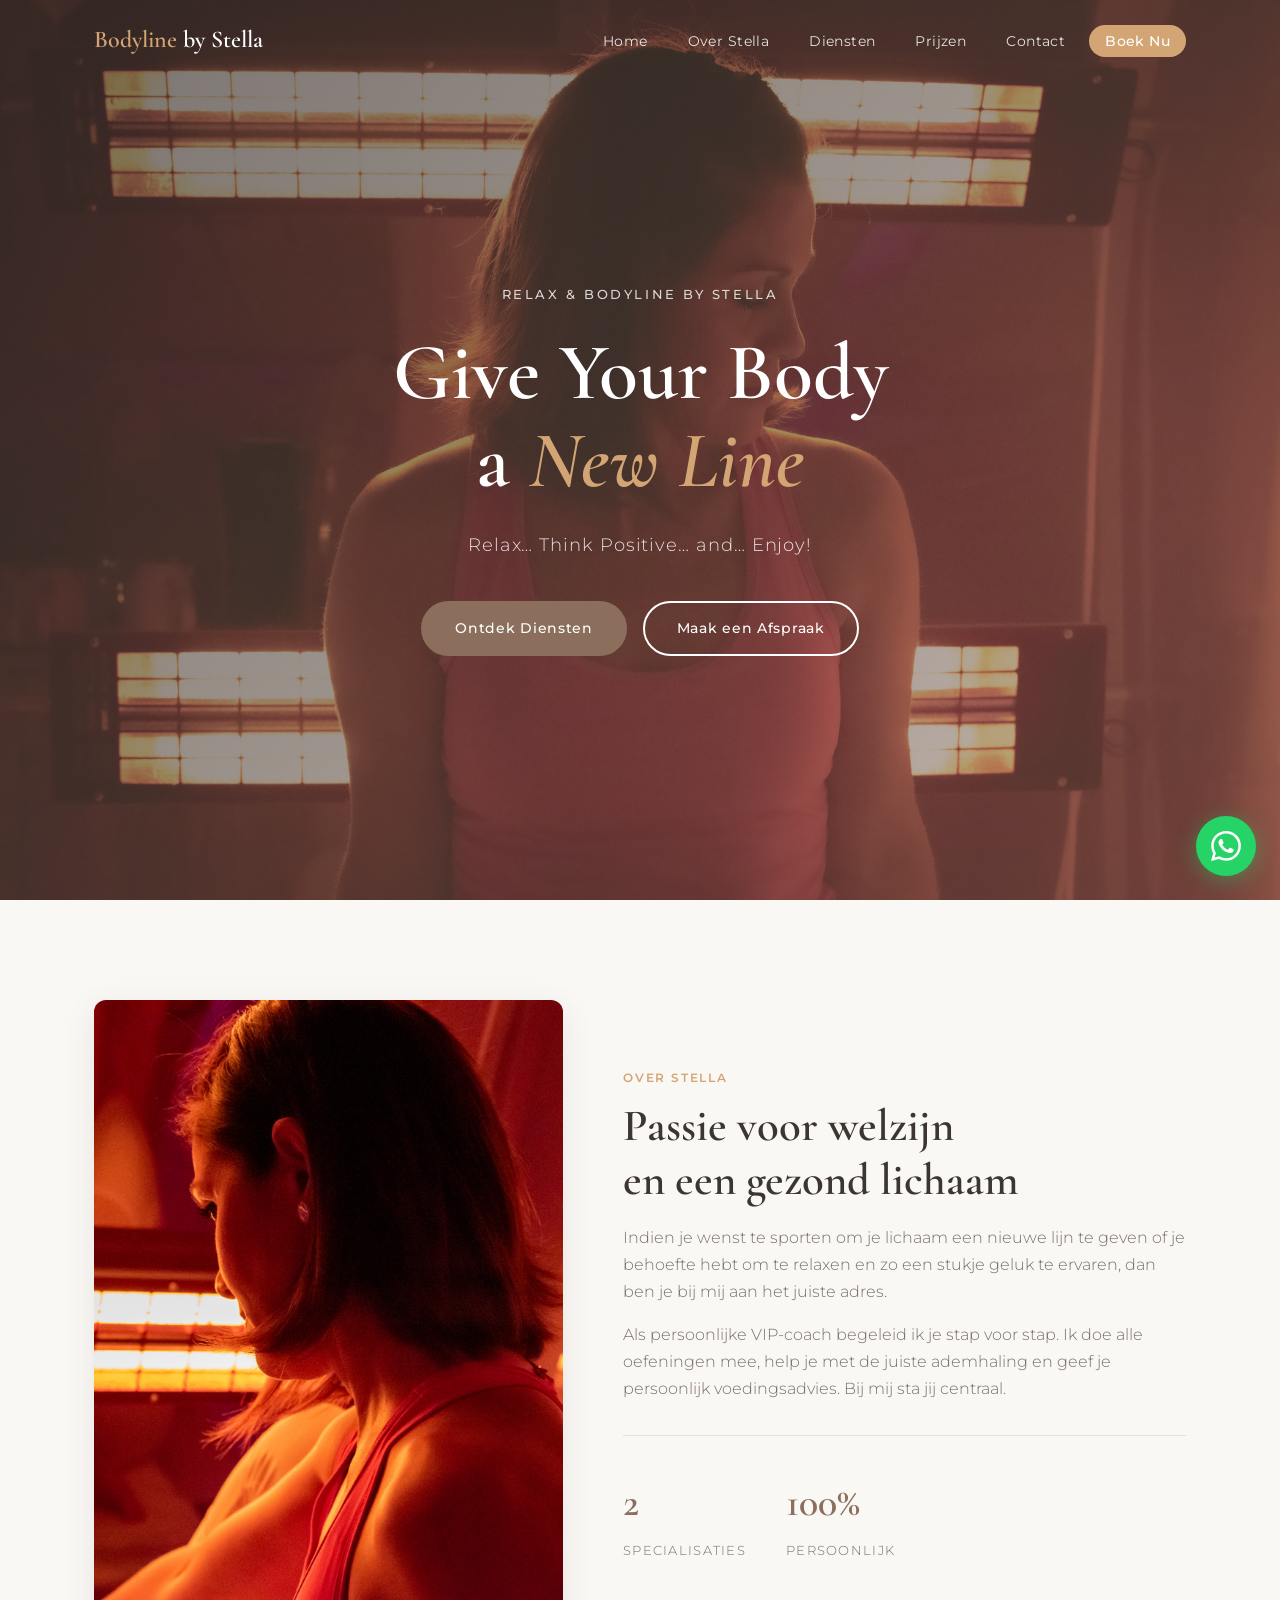
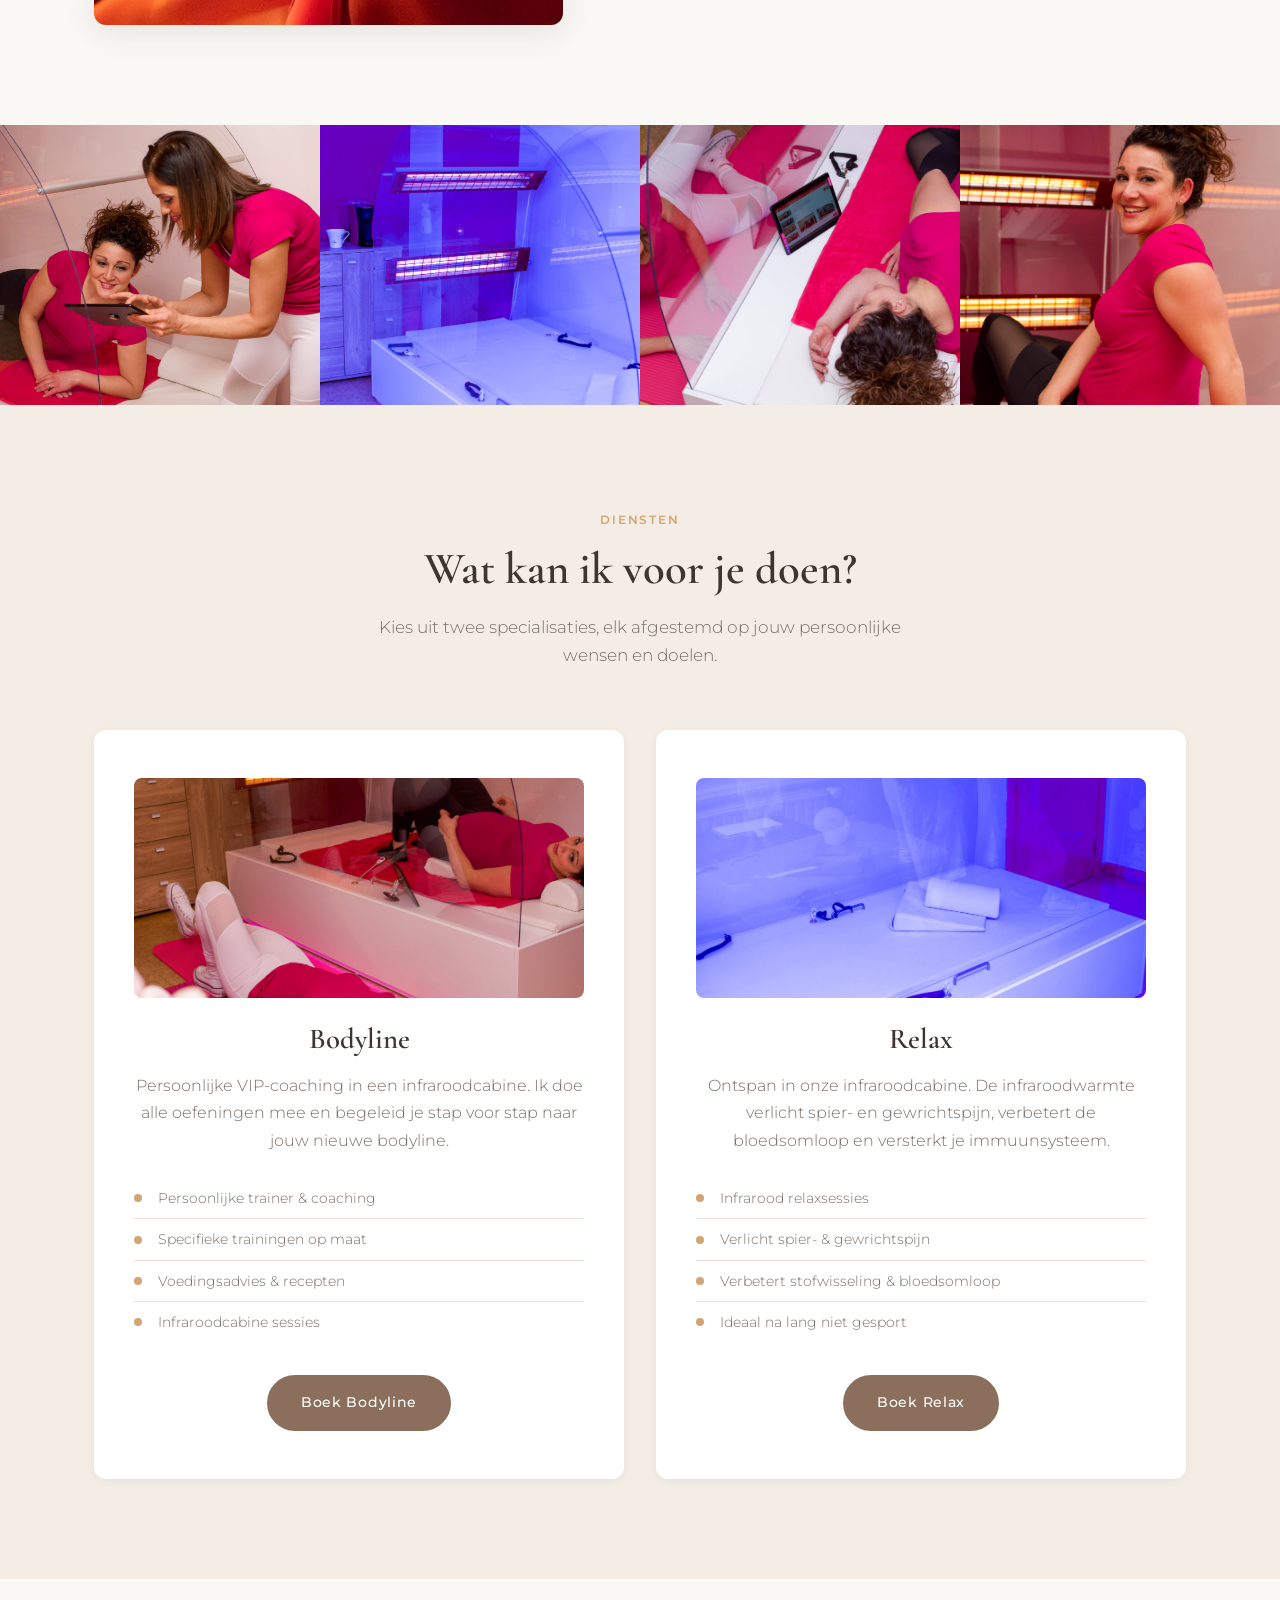
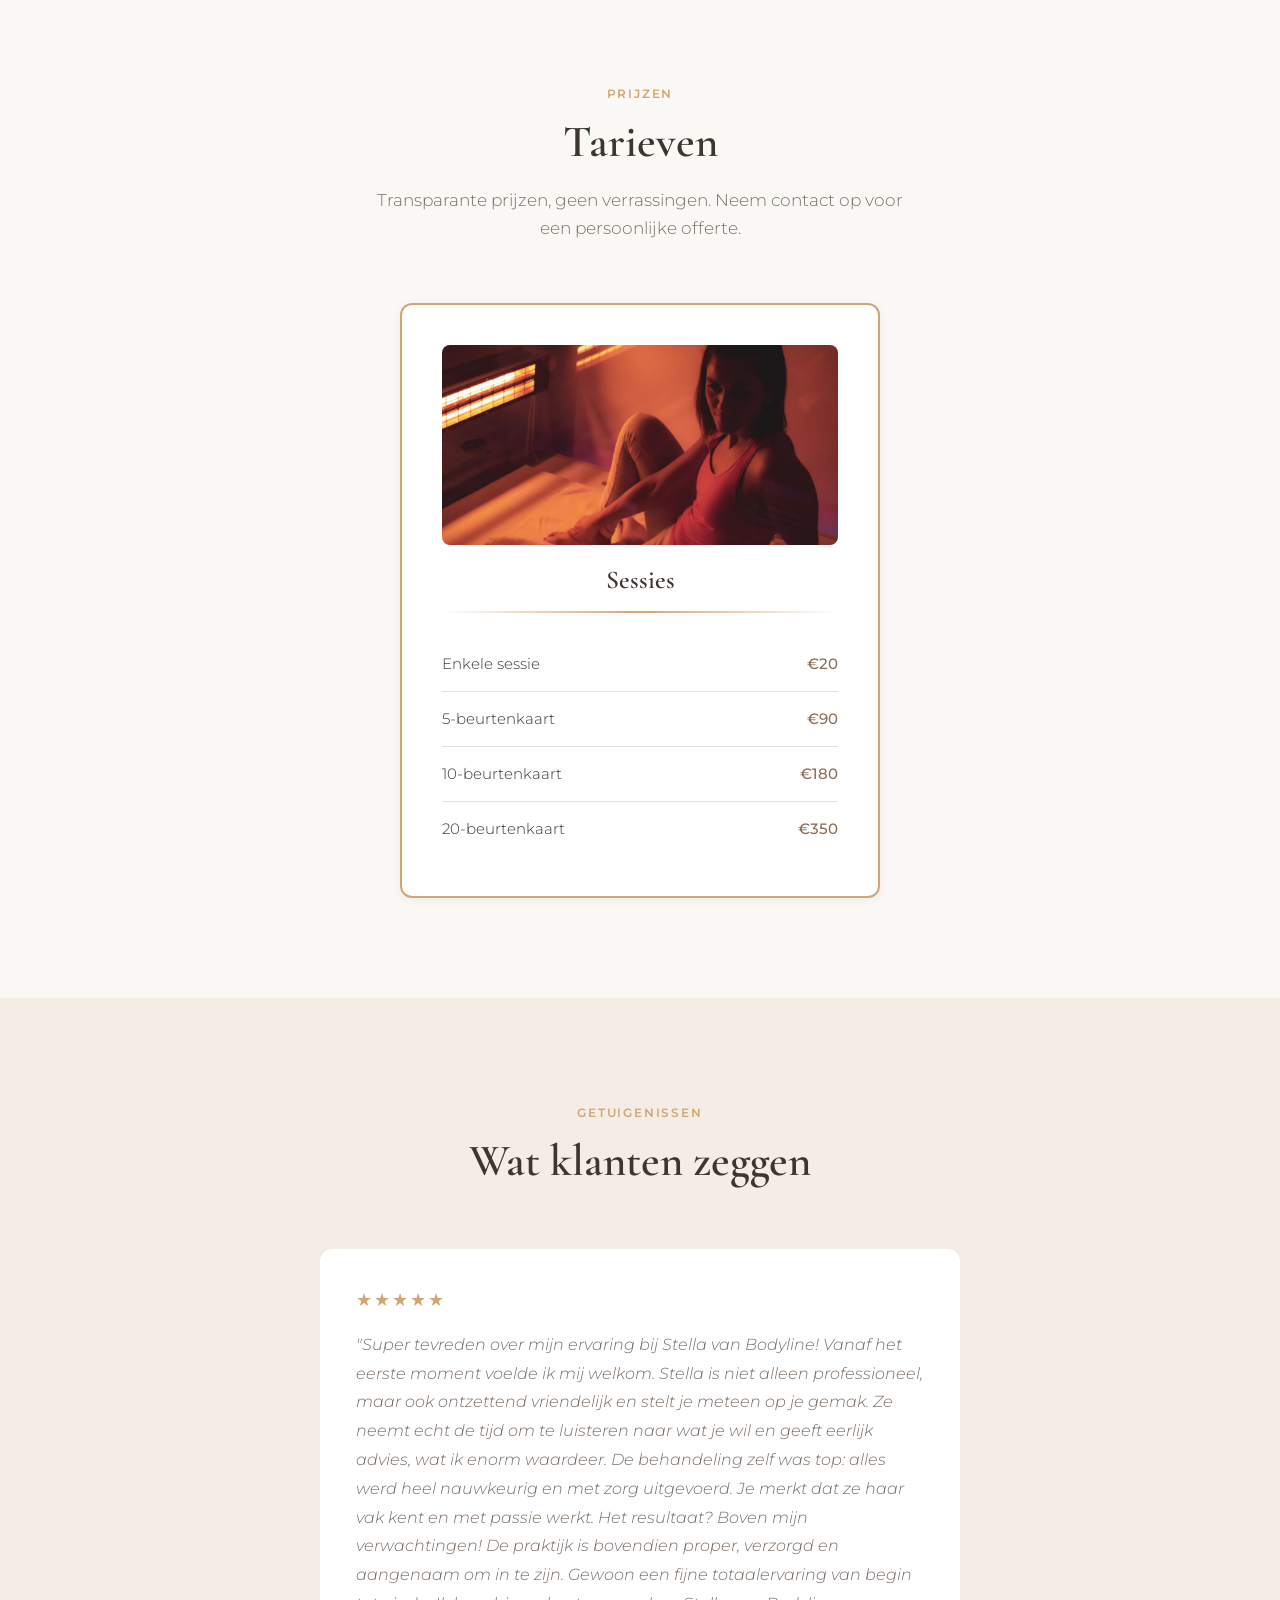
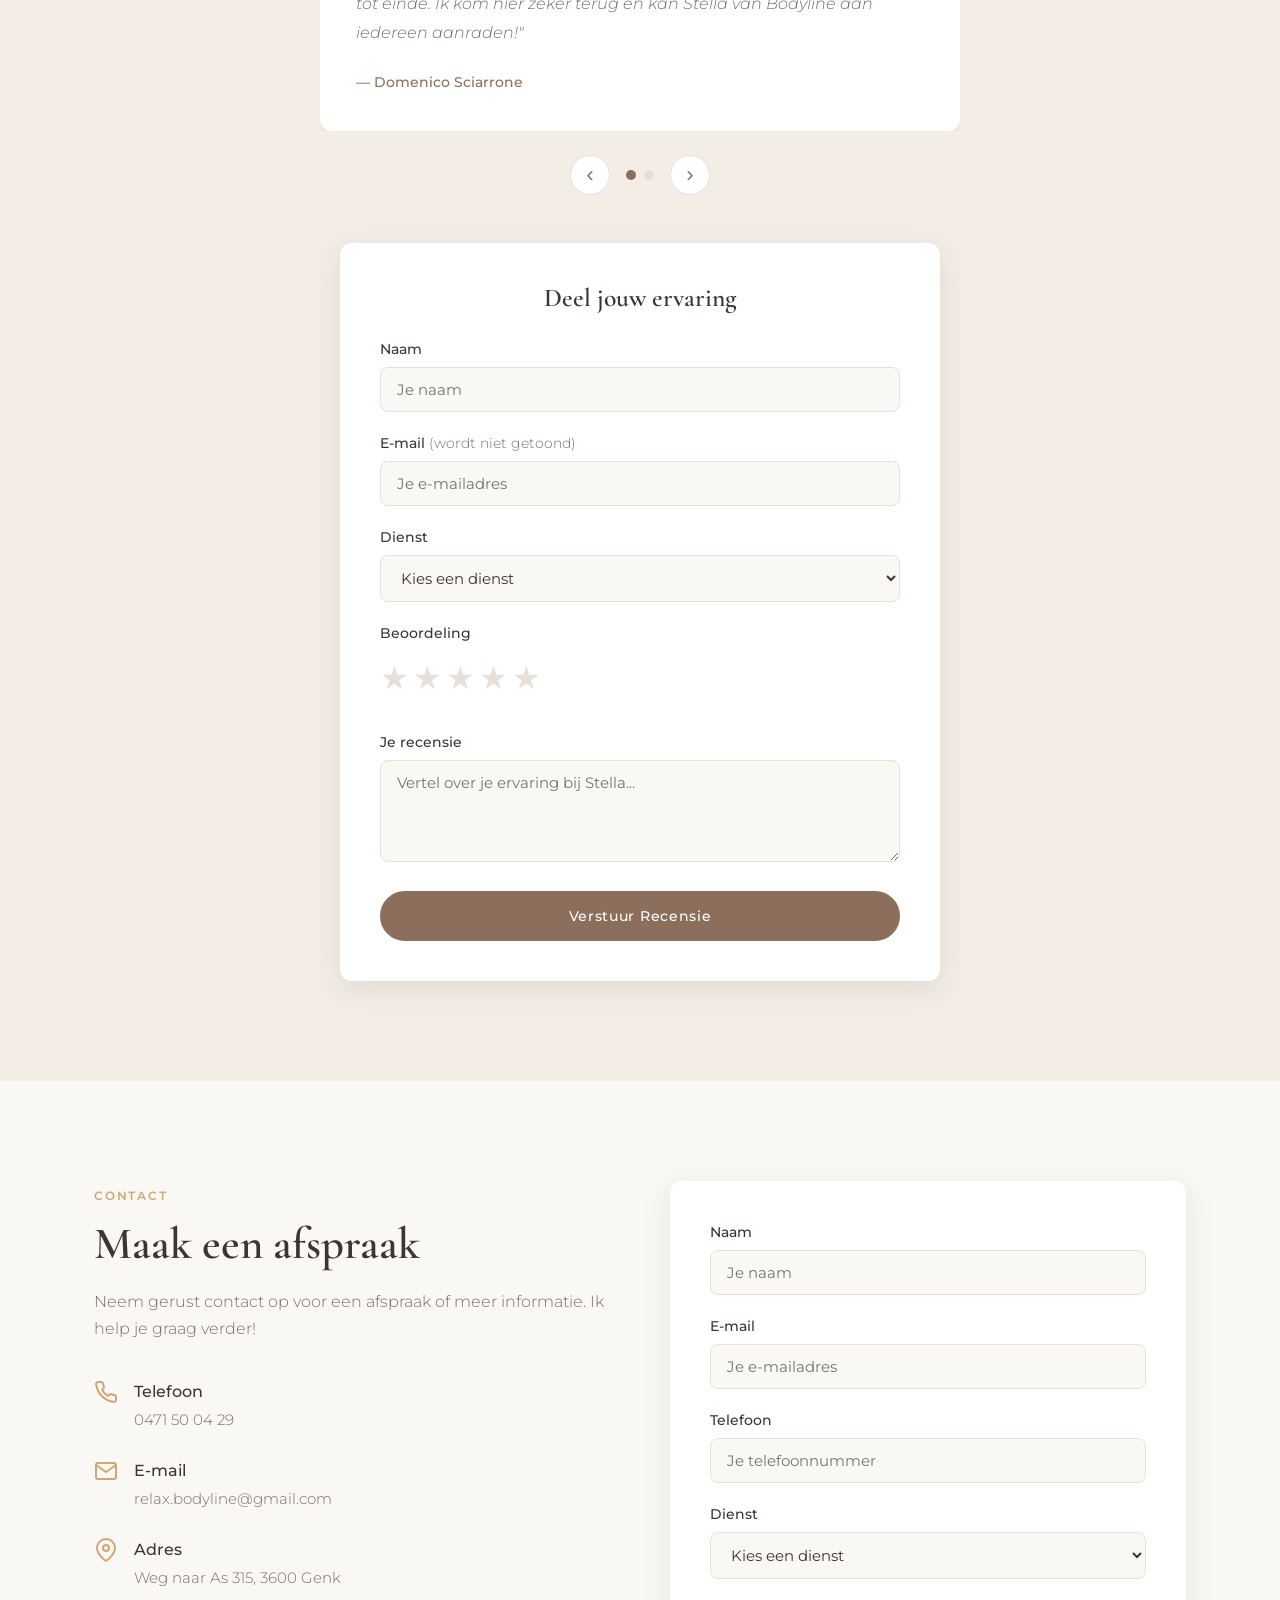
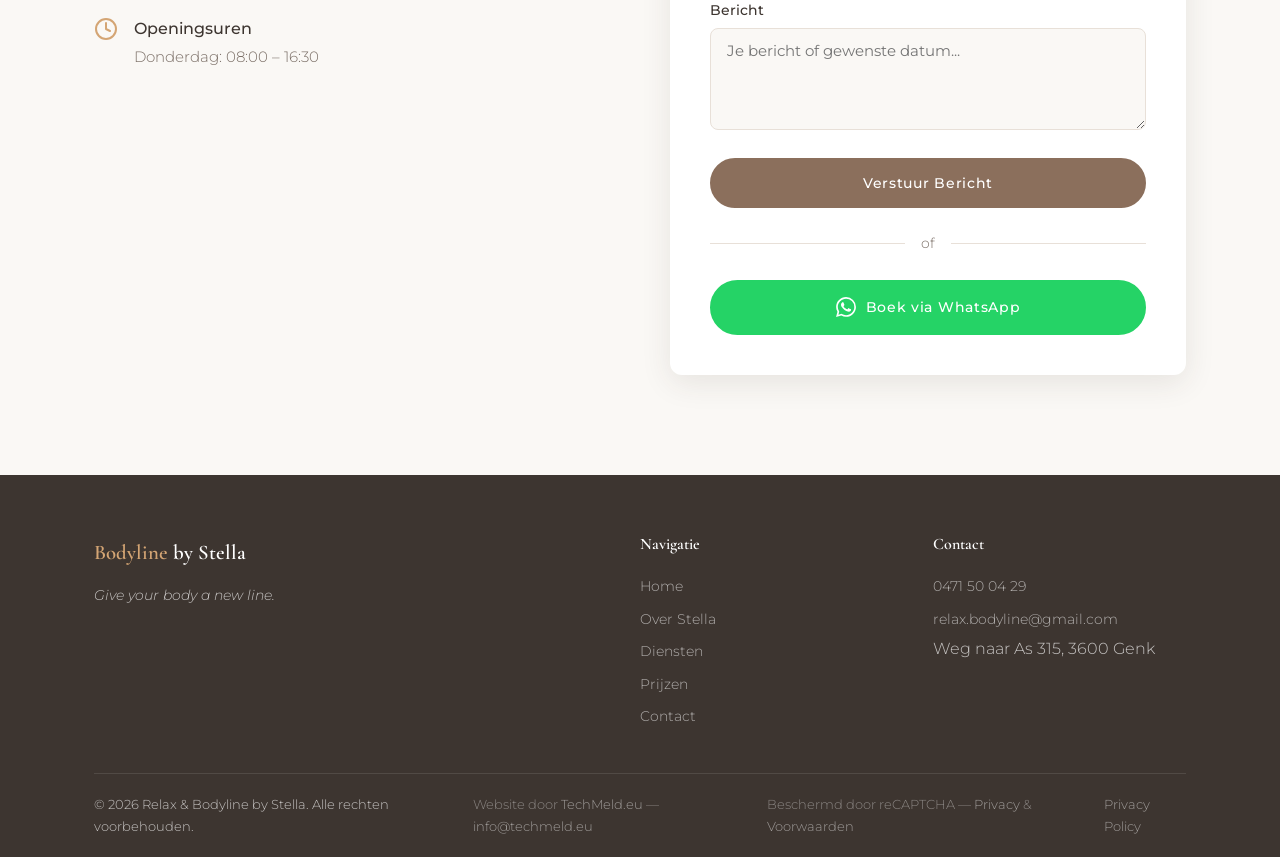
==== index.html @ 160dbcdd "refactor: merge review form into testimonials section Combine testimonials carousel and review form " ====
<!DOCTYPE html>
<html lang="nl">
<head>
    <meta charset="UTF-8">
    <meta name="viewport" content="width=device-width, initial-scale=1.0">
    <title>Relax &amp; Bodyline by Stella — Give Your Body a New Line</title>
    <meta name="description" content="Bodyline en relaxbehandelingen in België. Sport, ontspan en geef je lichaam een nieuwe lijn. Boek nu bij Stella.">
    <meta name="keywords" content="bodyline, relax, massage, fitness, lichaamsverzorging, België, Stella">

    <!-- Open Graph -->
    <meta property="og:title" content="Relax & Bodyline by Stella">
    <meta property="og:description" content="Give your body a new line. Bodyline en relaxbehandelingen door Stella.">
    <meta property="og:type" content="website">
    <meta property="og:url" content="https://bodylinebystella.com">
    <meta property="og:image" content="https://bodylinebystella.com/images/og-image.jpg">

    <!-- Schema.org LocalBusiness -->
    <script type="application/ld+json">
    {
        "@context": "https://schema.org",
        "@type": "HealthAndBeautyBusiness",
        "name": "Relax & Bodyline by Stella",
        "description": "Bodyline en relaxbehandelingen",
        "telephone": "+32 471 50 04 29",
        "email": "relax.bodyline@gmail.com",
        "url": "https://bodylinebystella.com",
        "address": {
            "@type": "PostalAddress",
            "streetAddress": "Weg naar As 315",
            "addressLocality": "Genk",
            "postalCode": "3600",
            "addressCountry": "BE"
        },
        "openingHoursSpecification": [
            {
                "@type": "OpeningHoursSpecification",
                "dayOfWeek": "Thursday",
                "opens": "08:00",
                "closes": "16:30"
            }
        ]
    }
    </script>

    <link rel="preconnect" href="https://fonts.googleapis.com">
    <link rel="preconnect" href="https://fonts.gstatic.com" crossorigin>
    <link href="https://fonts.googleapis.com/css2?family=Cormorant+Garamond:ital,wght@0,400;0,600;1,400&family=Montserrat:wght@300;400;500;600&display=swap" rel="stylesheet">
    <link rel="stylesheet" href="css/style.css">
    <script src="https://www.google.com/recaptcha/api.js?render=6LfBBawsAAAAANgP5elZIViGBFMlLY2BWZueMIHv"></script>
</head>
<body>

    <!-- Navigation -->
    <nav class="navbar" id="navbar">
        <div class="container nav-container">
            <a href="#home" class="nav-logo">
                <span class="logo-accent">Bodyline</span> by Stella
            </a>
            <button class="nav-toggle" aria-label="Menu openen" aria-expanded="false">
                <span></span>
                <span></span>
                <span></span>
            </button>
            <ul class="nav-menu">
                <li><a href="#home" class="nav-link">Home</a></li>
                <li><a href="#over" class="nav-link">Over Stella</a></li>
                <li><a href="#diensten" class="nav-link">Diensten</a></li>
                <li><a href="#prijzen" class="nav-link">Prijzen</a></li>
                <li><a href="#contact" class="nav-link">Contact</a></li>
                <li><a href="#contact" class="nav-link btn-nav">Boek Nu</a></li>
            </ul>
        </div>
    </nav>

    <!-- Hero Section -->
    <section class="hero" id="home">
        <div class="hero-bg" style="background-image: url('images/hero.jpg');"></div>
        <div class="hero-overlay"></div>
        <div class="container hero-content">
            <p class="hero-subtitle">Relax &amp; Bodyline by Stella</p>
            <h1 class="hero-title">Give Your Body<br>a <em>New Line</em></h1>
            <p class="hero-text">Relax… Think Positive… and… Enjoy!</p>
            <div class="hero-buttons">
                <a href="#diensten" class="btn btn-primary">Ontdek Diensten</a>
                <a href="#contact" class="btn btn-outline">Maak een Afspraak</a>
            </div>
        </div>
    </section>

    <!-- About Section -->
    <section class="section" id="over">
        <div class="container">
            <div class="about-grid">
                <div class="about-image">
                    <img src="images/about.jpg" alt="Stella - Relax and Bodyline" loading="lazy">
                </div>
                <div class="about-text">
                    <span class="section-label">Over Stella</span>
                    <h2 class="section-title">Passie voor welzijn<br>en een gezond lichaam</h2>
                    <p>Indien je wenst te sporten om je lichaam een nieuwe lijn te geven of je behoefte hebt om te relaxen en zo een stukje geluk te ervaren, dan ben je bij mij aan het juiste adres.</p>
                    <p>Als persoonlijke VIP-coach begeleid ik je stap voor stap. Ik doe alle oefeningen mee, help je met de juiste ademhaling en geef je persoonlijk voedingsadvies. Bij mij sta jij centraal.</p>
                    <div class="about-stats">
                        <div class="stat">
                            <span class="stat-number">2</span>
                            <span class="stat-label">Specialisaties</span>
                        </div>
                        <div class="stat">
                            <span class="stat-number">100%</span>
                            <span class="stat-label">Persoonlijk</span>
                        </div>
                    </div>
                </div>
            </div>
        </div>
    </section>

    <!-- Gallery Section -->
    <section class="section section-gallery">
        <div class="gallery-grid">
            <div class="gallery-item"><img src="images/training.jpeg" alt="Specifieke trainingen" loading="lazy"></div>
            <div class="gallery-item"><img src="images/ir-cabine-2.jpeg" alt="Infrarood cabine" loading="lazy"></div>
            <div class="gallery-item"><img src="images/stap-voor-stap.jpeg" alt="Stap voor stap gevolgd" loading="lazy"></div>
            <div class="gallery-item"><img src="images/tevreden.jpeg" alt="Altijd tevreden" loading="lazy"></div>
        </div>
    </section>

    <!-- Services Section -->
    <section class="section section-alt" id="diensten">
        <div class="container">
            <div class="section-header">
                <span class="section-label">Diensten</span>
                <h2 class="section-title">Wat kan ik voor je doen?</h2>
                <p class="section-desc">Kies uit twee specialisaties, elk afgestemd op jouw persoonlijke wensen en doelen.</p>
            </div>
            <div class="services-grid">
                <div class="service-card">
                    <img src="images/trainer.jpeg" alt="Persoonlijke trainer" class="service-image" loading="lazy">
                    <h3>Bodyline</h3>
                    <p>Persoonlijke VIP-coaching in een infraroodcabine. Ik doe alle oefeningen mee en begeleid je stap voor stap naar jouw nieuwe bodyline.</p>
                    <ul class="service-features">
                        <li>Persoonlijke trainer &amp; coaching</li>
                        <li>Specifieke trainingen op maat</li>
                        <li>Voedingsadvies &amp; recepten</li>
                        <li>Infraroodcabine sessies</li>
                    </ul>
                    <a href="#contact" class="btn btn-primary">Boek Bodyline</a>
                </div>
                <div class="service-card">
                    <img src="images/ir-cabine-1.jpeg" alt="Infrarood cabine - Relax" class="service-image" loading="lazy">
                    <h3>Relax</h3>
                    <p>Ontspan in onze infraroodcabine. De infraroodwarmte verlicht spier- en gewrichtspijn, verbetert de bloedsomloop en versterkt je immuunsysteem.</p>
                    <ul class="service-features">
                        <li>Infrarood relaxsessies</li>
                        <li>Verlicht spier- &amp; gewrichtspijn</li>
                        <li>Verbetert stofwisseling &amp; bloedsomloop</li>
                        <li>Ideaal na lang niet gesport</li>
                    </ul>
                    <a href="#contact" class="btn btn-primary">Boek Relax</a>
                </div>
            </div>
        </div>
    </section>

    <!-- Pricing Section -->
    <section class="section" id="prijzen">
        <div class="container">
            <div class="section-header">
                <span class="section-label">Prijzen</span>
                <h2 class="section-title">Tarieven</h2>
                <p class="section-desc">Transparante prijzen, geen verrassingen. Neem contact op voor een persoonlijke offerte.</p>
            </div>
            <div class="pricing-grid">
                <div class="pricing-card featured">
                    <img src="images/prijzen.jpg" alt="Sessies" class="pricing-image" loading="lazy">
                    <h3>Sessies</h3>
                    <div class="pricing-divider"></div>
                    <ul class="pricing-list">
                        <li>
                            <span>Enkele sessie</span>
                            <span class="price">&euro;20</span>
                        </li>
                        <li>
                            <span>5-beurtenkaart</span>
                            <span class="price">&euro;90</span>
                        </li>
                        <li>
                            <span>10-beurtenkaart</span>
                            <span class="price">&euro;180</span>
                        </li>
                        <li>
                            <span>20-beurtenkaart</span>
                            <span class="price">&euro;350</span>
                        </li>
                    </ul>
                </div>
            </div>
        </div>
    </section>

    <!-- Testimonials -->
    <section class="section section-alt" id="getuigenissen">
        <div class="container">
            <div class="section-header">
                <span class="section-label">Getuigenissen</span>
                <h2 class="section-title">Wat klanten zeggen</h2>
            </div>
            <div class="testimonials-carousel">
                <div class="carousel-track">
                    <div class="testimonial-card active">
                        <div class="testimonial-stars">★★★★★</div>
                        <p>"Super tevreden over mijn ervaring bij Stella van Bodyline! Vanaf het eerste moment voelde ik mij welkom. Stella is niet alleen professioneel, maar ook ontzettend vriendelijk en stelt je meteen op je gemak. Ze neemt echt de tijd om te luisteren naar wat je wil en geeft eerlijk advies, wat ik enorm waardeer. De behandeling zelf was top: alles werd heel nauwkeurig en met zorg uitgevoerd. Je merkt dat ze haar vak kent en met passie werkt. Het resultaat? Boven mijn verwachtingen! De praktijk is bovendien proper, verzorgd en aangenaam om in te zijn. Gewoon een fijne totaalervaring van begin tot einde. Ik kom hier zeker terug en kan Stella van Bodyline aan iedereen aanraden!"</p>
                        <span class="testimonial-author">— Domenico Sciarrone</span>
                    </div>
                    <div class="testimonial-card">
                        <div class="testimonial-stars">★★★★★</div>
                        <p>"Stella is echt een supercoach, ze motiveert je niet alleen maar doet alle oefeningen mee met jou. Ze helpt je ook met de juiste manier van ademhalen tijdens de oefeningen. Als je wil afvallen geeft ze ook goed voedingsadvies en geeft lekkere recepten mee. Ben alvast een heel tevreden klant."</p>
                        <span class="testimonial-author">— Lidia Palombo</span>
                    </div>
                </div>
                <div class="carousel-controls">
                    <button class="carousel-btn carousel-prev" aria-label="Vorige recensie">&#8249;</button>
                    <div class="carousel-dots"></div>
                    <button class="carousel-btn carousel-next" aria-label="Volgende recensie">&#8250;</button>
                </div>
            </div>

            <div class="review-form-wrapper" style="margin-top: 48px;">
                <h3 style="font-family: var(--font-heading); font-size: 1.6rem; text-align: center; margin-bottom: 24px; color: var(--color-text);">Deel jouw ervaring</h3>
                <form class="contact-form" id="reviewForm" action="https://formsubmit.co/relax.bodyline@gmail.com" method="POST">
                    <input type="hidden" name="_subject" value="Nieuwe recensie via website">
                    <input type="hidden" name="_captcha" value="true">
                    <input type="hidden" name="_next" value="https://bodylinebystella.com/bedankt-recensie.html">
                    <input type="text" name="_honey" style="display:none">
                    <input type="hidden" name="g-recaptcha-response" id="recaptchaResponseReview">

                    <div class="form-group">
                        <label for="review-name">Naam</label>
                        <input type="text" id="review-name" name="naam" required placeholder="Je naam">
                    </div>
                    <div class="form-group">
                        <label for="review-email">E-mail <span style="font-weight:300;color:var(--color-text-light);">(wordt niet getoond)</span></label>
                        <input type="email" id="review-email" name="email" required placeholder="Je e-mailadres">
                    </div>
                    <div class="form-group">
                        <label for="review-dienst">Dienst</label>
                        <select id="review-dienst" name="dienst" required>
                            <option value="">Kies een dienst</option>
                            <option value="bodyline">Bodyline</option>
                            <option value="relax">Relax</option>
                        </select>
                    </div>
                    <div class="form-group">
                        <label>Beoordeling</label>
                        <div class="star-rating">
                            <input type="radio" id="star5" name="sterren" value="5" required><label for="star5">★</label>
                            <input type="radio" id="star4" name="sterren" value="4"><label for="star4">★</label>
                            <input type="radio" id="star3" name="sterren" value="3"><label for="star3">★</label>
                            <input type="radio" id="star2" name="sterren" value="2"><label for="star2">★</label>
                            <input type="radio" id="star1" name="sterren" value="1"><label for="star1">★</label>
                        </div>
                    </div>
                    <div class="form-group">
                        <label for="review-text">Je recensie</label>
                        <textarea id="review-text" name="recensie" rows="4" required placeholder="Vertel over je ervaring bij Stella..."></textarea>
                    </div>
                    <button type="submit" class="btn btn-primary btn-full">Verstuur Recensie</button>
                </form>
            </div>
        </div>
    </section>

    <!-- Contact Section -->
    <section class="section" id="contact">
        <div class="container">
            <div class="contact-grid">
                <div class="contact-info">
                    <span class="section-label">Contact</span>
                    <h2 class="section-title">Maak een afspraak</h2>
                    <p>Neem gerust contact op voor een afspraak of meer informatie. Ik help je graag verder!</p>

                    <div class="contact-details">
                        <div class="contact-item">
                            <svg viewBox="0 0 24 24" fill="none" stroke="currentColor" stroke-width="2" stroke-linecap="round" stroke-linejoin="round"><path d="M22 16.92v3a2 2 0 01-2.18 2 19.79 19.79 0 01-8.63-3.07 19.5 19.5 0 01-6-6 19.79 19.79 0 01-3.07-8.67A2 2 0 014.11 2h3a2 2 0 012 1.72c.127.96.361 1.903.7 2.81a2 2 0 01-.45 2.11L8.09 9.91a16 16 0 006 6l1.27-1.27a2 2 0 012.11-.45c.907.339 1.85.573 2.81.7A2 2 0 0122 16.92z"/></svg>
                            <div>
                                <strong>Telefoon</strong>
                                <a href="tel:+32471500429">0471 50 04 29</a>
                            </div>
                        </div>
                        <div class="contact-item">
                            <svg viewBox="0 0 24 24" fill="none" stroke="currentColor" stroke-width="2" stroke-linecap="round" stroke-linejoin="round"><path d="M4 4h16c1.1 0 2 .9 2 2v12c0 1.1-.9 2-2 2H4c-1.1 0-2-.9-2-2V6c0-1.1.9-2 2-2z"/><polyline points="22,6 12,13 2,6"/></svg>
                            <div>
                                <strong>E-mail</strong>
                                <a href="mailto:relax.bodyline@gmail.com">relax.bodyline@gmail.com</a>
                            </div>
                        </div>
                        <div class="contact-item">
                            <svg viewBox="0 0 24 24" fill="none" stroke="currentColor" stroke-width="2" stroke-linecap="round" stroke-linejoin="round"><path d="M21 10c0 7-9 13-9 13s-9-6-9-13a9 9 0 0118 0z"/><circle cx="12" cy="10" r="3"/></svg>
                            <div>
                                <strong>Adres</strong>
                                <span>Weg naar As 315, 3600 Genk</span>
                            </div>
                        </div>
                        <div class="contact-item">
                            <svg viewBox="0 0 24 24" fill="none" stroke="currentColor" stroke-width="2" stroke-linecap="round" stroke-linejoin="round"><circle cx="12" cy="12" r="10"/><polyline points="12 6 12 12 16 14"/></svg>
                            <div>
                                <strong>Openingsuren</strong>
                                <span>Donderdag: 08:00 – 16:30</span>
                            </div>
                        </div>
                    </div>
                </div>
                <div class="contact-form-wrapper">
                    <form class="contact-form" id="contactForm" action="https://formsubmit.co/relax.bodyline@gmail.com" method="POST">
                        <!-- Formsubmit config -->
                        <input type="hidden" name="_subject" value="Nieuwe afspraak via website">
                        <input type="hidden" name="_captcha" value="true">
                        <input type="hidden" name="_next" value="https://bodylinebystella.com/bedankt.html">
                        <input type="text" name="_honey" style="display:none">

                        <div class="form-group">
                            <label for="name">Naam</label>
                            <input type="text" id="name" name="name" required placeholder="Je naam">
                        </div>
                        <div class="form-group">
                            <label for="email">E-mail</label>
                            <input type="email" id="email" name="email" required placeholder="Je e-mailadres">
                        </div>
                        <div class="form-group">
                            <label for="phone">Telefoon</label>
                            <input type="tel" id="phone" name="phone" placeholder="Je telefoonnummer">
                        </div>
                        <div class="form-group">
                            <label for="service">Dienst</label>
                            <select id="service" name="service" required>
                                <option value="">Kies een dienst</option>
                                <option value="bodyline">Bodyline</option>
                                <option value="relax">Relax</option>
                            </select>
                        </div>
                        <div class="form-group">
                            <label for="message">Bericht</label>
                            <textarea id="message" name="message" rows="4" placeholder="Je bericht of gewenste datum..."></textarea>
                        </div>
                        <input type="hidden" name="g-recaptcha-response" id="recaptchaResponse">
                        <button type="submit" class="btn btn-primary btn-full">Verstuur Bericht</button>
                    </form>
                    <div class="form-divider">
                        <span>of</span>
                    </div>
                    <a href="https://wa.me/32471500429?text=Hallo%20Stella%2C%20ik%20wil%20graag%20een%20afspraak%20maken." class="btn btn-whatsapp btn-full" target="_blank" rel="noopener">
                        <svg viewBox="0 0 24 24" fill="currentColor" width="20" height="20"><path d="M17.472 14.382c-.297-.149-1.758-.867-2.03-.967-.273-.099-.471-.148-.67.15-.197.297-.767.966-.94 1.164-.173.199-.347.223-.644.075-.297-.15-1.255-.463-2.39-1.475-.883-.788-1.48-1.761-1.653-2.059-.173-.297-.018-.458.13-.606.134-.133.298-.347.446-.52.149-.174.198-.298.298-.497.099-.198.05-.371-.025-.52-.075-.149-.669-1.612-.916-2.207-.242-.579-.487-.5-.669-.51-.173-.008-.371-.01-.57-.01-.198 0-.52.074-.792.372-.272.297-1.04 1.016-1.04 2.479 0 1.462 1.065 2.875 1.213 3.074.149.198 2.096 3.2 5.077 4.487.709.306 1.262.489 1.694.625.712.227 1.36.195 1.871.118.571-.085 1.758-.719 2.006-1.413.248-.694.248-1.289.173-1.413-.074-.124-.272-.198-.57-.347m-5.421 7.403h-.004a9.87 9.87 0 01-5.031-1.378l-.361-.214-3.741.982.998-3.648-.235-.374a9.86 9.86 0 01-1.51-5.26c.001-5.45 4.436-9.884 9.888-9.884 2.64 0 5.122 1.03 6.988 2.898a9.825 9.825 0 012.893 6.994c-.003 5.45-4.437 9.884-9.885 9.884m8.413-18.297A11.815 11.815 0 0012.05 0C5.495 0 .16 5.335.157 11.892c0 2.096.547 4.142 1.588 5.945L.057 24l6.305-1.654a11.882 11.882 0 005.683 1.448h.005c6.554 0 11.89-5.335 11.893-11.893a11.821 11.821 0 00-3.48-8.413z"/></svg>
                        Boek via WhatsApp
                    </a>
                </div>
            </div>
        </div>
    </section>

    <!-- Footer -->
    <footer class="footer">
        <div class="container">
            <div class="footer-grid">
                <div class="footer-brand">
                    <a href="#home" class="nav-logo">
                        <span class="logo-accent">Bodyline</span> by Stella
                    </a>
                    <p>Give your body a new line.</p>
                </div>
                <div class="footer-links">
                    <h4>Navigatie</h4>
                    <a href="#home">Home</a>
                    <a href="#over">Over Stella</a>
                    <a href="#diensten">Diensten</a>
                    <a href="#prijzen">Prijzen</a>
                    <a href="#contact">Contact</a>
                </div>
                <div class="footer-links">
                    <h4>Contact</h4>
                    <a href="tel:+32471500429">0471 50 04 29</a>
                    <a href="mailto:relax.bodyline@gmail.com">relax.bodyline@gmail.com</a>
                    <span>Weg naar As 315, 3600 Genk</span>
                </div>
            </div>
            <div class="footer-bottom">
                <p>&copy; 2026 Relax &amp; Bodyline by Stella. Alle rechten voorbehouden.</p>
                <span class="footer-credit">Website door <a href="https://techmeld.eu/webdesign" target="_blank" rel="noopener">TechMeld.eu</a> — <a href="mailto:info@techmeld.eu">info@techmeld.eu</a></span>
                <small class="footer-credit">Beschermd door reCAPTCHA — <a href="https://policies.google.com/privacy" target="_blank" rel="noopener">Privacy</a> &amp; <a href="https://policies.google.com/terms" target="_blank" rel="noopener">Voorwaarden</a></small>
                <a href="privacy.html">Privacy Policy</a>
            </div>
        </div>
    </footer>

    <!-- Floating WhatsApp Button -->
    <a href="https://wa.me/32471500429?text=Hallo%20Stella%2C%20ik%20wil%20graag%20een%20afspraak%20maken." class="whatsapp-float" target="_blank" rel="noopener" aria-label="Chat op WhatsApp">
        <svg viewBox="0 0 24 24" fill="currentColor"><path d="M17.472 14.382c-.297-.149-1.758-.867-2.03-.967-.273-.099-.471-.148-.67.15-.197.297-.767.966-.94 1.164-.173.199-.347.223-.644.075-.297-.15-1.255-.463-2.39-1.475-.883-.788-1.48-1.761-1.653-2.059-.173-.297-.018-.458.13-.606.134-.133.298-.347.446-.52.149-.174.198-.298.298-.497.099-.198.05-.371-.025-.52-.075-.149-.669-1.612-.916-2.207-.242-.579-.487-.5-.669-.51-.173-.008-.371-.01-.57-.01-.198 0-.52.074-.792.372-.272.297-1.04 1.016-1.04 2.479 0 1.462 1.065 2.875 1.213 3.074.149.198 2.096 3.2 5.077 4.487.709.306 1.262.489 1.694.625.712.227 1.36.195 1.871.118.571-.085 1.758-.719 2.006-1.413.248-.694.248-1.289.173-1.413-.074-.124-.272-.198-.57-.347m-5.421 7.403h-.004a9.87 9.87 0 01-5.031-1.378l-.361-.214-3.741.982.998-3.648-.235-.374a9.86 9.86 0 01-1.51-5.26c.001-5.45 4.436-9.884 9.888-9.884 2.64 0 5.122 1.03 6.988 2.898a9.825 9.825 0 012.893 6.994c-.003 5.45-4.437 9.884-9.885 9.884m8.413-18.297A11.815 11.815 0 0012.05 0C5.495 0 .16 5.335.157 11.892c0 2.096.547 4.142 1.588 5.945L.057 24l6.305-1.654a11.882 11.882 0 005.683 1.448h.005c6.554 0 11.89-5.335 11.893-11.893a11.821 11.821 0 00-3.48-8.413z"/></svg>
    </a>

    <script src="js/main.js"></script>
</body>
</html>
---- css/style.css ----
/* ========================================
   Relax & Bodyline by Stella
   Modern Static Website
   ======================================== */

:root {
    --color-primary: #8b6f5c;
    --color-primary-dark: #6d5648;
    --color-primary-light: #c4a882;
    --color-accent: #d4a574;
    --color-bg: #faf8f5;
    --color-bg-alt: #f3ede6;
    --color-text: #3d3530;
    --color-text-light: #7a6e66;
    --color-white: #ffffff;
    --color-border: #e8e0d8;

    --font-heading: 'Cormorant Garamond', Georgia, serif;
    --font-body: 'Montserrat', -apple-system, sans-serif;

    --shadow-sm: 0 2px 8px rgba(59, 46, 37, 0.06);
    --shadow-md: 0 8px 30px rgba(59, 46, 37, 0.1);
    --shadow-lg: 0 20px 60px rgba(59, 46, 37, 0.12);

    --radius: 12px;
    --transition: 0.3s cubic-bezier(0.4, 0, 0.2, 1);
}

/* ---- Reset & Base ---- */
*,
*::before,
*::after {
    margin: 0;
    padding: 0;
    box-sizing: border-box;
}

html {
    scroll-behavior: smooth;
    scroll-padding-top: 80px;
}

body {
    font-family: var(--font-body);
    font-weight: 300;
    font-size: 16px;
    line-height: 1.7;
    color: var(--color-text);
    background-color: var(--color-bg);
    -webkit-font-smoothing: antialiased;
}

img {
    max-width: 100%;
    height: auto;
    display: block;
}

a {
    color: var(--color-primary);
    text-decoration: none;
    transition: color var(--transition);
}

a:hover {
    color: var(--color-primary-dark);
}

/* ---- Container ---- */
.container {
    max-width: 1140px;
    margin: 0 auto;
    padding: 0 24px;
}

/* ---- Typography ---- */
h1, h2, h3, h4 {
    font-family: var(--font-heading);
    font-weight: 600;
    line-height: 1.2;
    color: var(--color-text);
}

.section-label {
    display: inline-block;
    font-family: var(--font-body);
    font-size: 0.75rem;
    font-weight: 600;
    letter-spacing: 0.15em;
    text-transform: uppercase;
    color: var(--color-accent);
    margin-bottom: 12px;
}

.section-title {
    font-size: clamp(2rem, 4vw, 2.8rem);
    margin-bottom: 16px;
}

.section-desc {
    font-size: 1.05rem;
    color: var(--color-text-light);
    max-width: 560px;
    margin: 0 auto;
}

.section-header {
    text-align: center;
    margin-bottom: 60px;
}

/* ---- Buttons ---- */
.btn {
    display: inline-block;
    font-family: var(--font-body);
    font-size: 0.875rem;
    font-weight: 500;
    letter-spacing: 0.05em;
    padding: 14px 32px;
    border-radius: 50px;
    border: 2px solid transparent;
    cursor: pointer;
    transition: all var(--transition);
    text-align: center;
}

.btn-primary {
    background-color: var(--color-primary);
    color: var(--color-white);
    border-color: var(--color-primary);
}

.btn-primary:hover {
    background-color: var(--color-primary-dark);
    border-color: var(--color-primary-dark);
    color: var(--color-white);
    transform: translateY(-2px);
    box-shadow: var(--shadow-md);
}

.btn-outline {
    background: transparent;
    color: var(--color-white);
    border-color: var(--color-white);
}

.btn-outline:hover {
    background-color: var(--color-white);
    color: var(--color-primary);
    transform: translateY(-2px);
}

.btn-full {
    width: 100%;
}

/* WhatsApp button */
.btn-whatsapp {
    display: inline-flex;
    align-items: center;
    justify-content: center;
    gap: 10px;
    background-color: #25D366;
    color: var(--color-white);
    border-color: #25D366;
    font-weight: 500;
}

.btn-whatsapp:hover {
    background-color: #1da851;
    border-color: #1da851;
    color: var(--color-white);
    transform: translateY(-2px);
    box-shadow: var(--shadow-md);
}

.btn-whatsapp svg {
    width: 20px;
    height: 20px;
    flex-shrink: 0;
}

/* Form divider */
.form-divider {
    display: flex;
    align-items: center;
    gap: 16px;
    margin: 24px 0;
    color: var(--color-text-light);
    font-size: 0.85rem;
}

.form-divider::before,
.form-divider::after {
    content: '';
    flex: 1;
    height: 1px;
    background-color: var(--color-border);
}

/* ---- Navigation ---- */
.navbar {
    position: fixed;
    top: 0;
    left: 0;
    right: 0;
    z-index: 1000;
    padding: 20px 0;
    transition: all var(--transition);
}

.navbar.scrolled {
    background-color: rgba(250, 248, 245, 0.95);
    backdrop-filter: blur(20px);
    padding: 12px 0;
    box-shadow: var(--shadow-sm);
}

.nav-container {
    display: flex;
    justify-content: space-between;
    align-items: center;
}

.nav-logo {
    font-family: var(--font-heading);
    font-size: 1.5rem;
    font-weight: 600;
    color: var(--color-white);
    text-decoration: none;
}

.navbar.scrolled .nav-logo {
    color: var(--color-text);
}

.logo-accent {
    color: var(--color-accent);
}

.nav-menu {
    display: flex;
    align-items: center;
    list-style: none;
    gap: 8px;
}

.nav-link {
    font-size: 0.85rem;
    font-weight: 400;
    letter-spacing: 0.03em;
    padding: 8px 16px;
    color: rgba(255, 255, 255, 0.85);
    border-radius: 50px;
    transition: all var(--transition);
}

.nav-link:hover {
    color: var(--color-white);
    background-color: rgba(255, 255, 255, 0.1);
}

.navbar.scrolled .nav-link {
    color: var(--color-text-light);
}

.navbar.scrolled .nav-link:hover {
    color: var(--color-text);
    background-color: rgba(139, 111, 92, 0.08);
}

.btn-nav {
    background-color: var(--color-accent) !important;
    color: var(--color-white) !important;
    font-weight: 500;
}

.btn-nav:hover {
    background-color: var(--color-primary) !important;
}

/* Mobile Toggle */
.nav-toggle {
    display: none;
    flex-direction: column;
    gap: 5px;
    background: none;
    border: none;
    cursor: pointer;
    padding: 8px;
}

.nav-toggle span {
    display: block;
    width: 24px;
    height: 2px;
    background-color: var(--color-white);
    transition: all var(--transition);
}

.navbar.scrolled .nav-toggle span {
    background-color: var(--color-text);
}

/* ---- Hero ---- */
.hero {
    position: relative;
    min-height: 100vh;
    display: flex;
    align-items: center;
    justify-content: center;
    background-color: #3d3530;
    overflow: hidden;
}

.hero-bg {
    position: absolute;
    inset: 0;
    background-size: cover;
    background-position: center;
    background-repeat: no-repeat;
}

.hero-overlay {
    position: absolute;
    inset: 0;
    background: linear-gradient(135deg, rgba(61, 53, 48, 0.7) 0%, rgba(139, 111, 92, 0.5) 100%);
}

.hero-content {
    position: relative;
    text-align: center;
    color: var(--color-white);
    padding: 120px 24px 80px;
}

.hero-subtitle {
    font-family: var(--font-body);
    font-size: 0.8rem;
    font-weight: 500;
    letter-spacing: 0.2em;
    text-transform: uppercase;
    opacity: 0.8;
    margin-bottom: 24px;
}

.hero-title {
    font-family: var(--font-heading);
    font-size: clamp(3rem, 7vw, 5rem);
    font-weight: 600;
    color: var(--color-white);
    margin-bottom: 24px;
    line-height: 1.1;
}

.hero-title em {
    font-style: italic;
    color: var(--color-accent);
}

.hero-text {
    font-size: 1.15rem;
    font-weight: 300;
    opacity: 0.85;
    margin-bottom: 40px;
    letter-spacing: 0.05em;
}

.hero-buttons {
    display: flex;
    gap: 16px;
    justify-content: center;
    flex-wrap: wrap;
}

/* ---- Sections ---- */
.section {
    padding: 100px 0;
}

.section-alt {
    background-color: var(--color-bg-alt);
}

/* ---- About ---- */
.about-grid {
    display: grid;
    grid-template-columns: 1fr 1.2fr;
    gap: 60px;
    align-items: center;
}

.about-image img {
    width: 100%;
    border-radius: var(--radius);
    object-fit: cover;
    aspect-ratio: 3/4;
    box-shadow: var(--shadow-md);
}

.about-text p {
    color: var(--color-text-light);
    margin-bottom: 16px;
}

.about-stats {
    display: flex;
    gap: 40px;
    margin-top: 32px;
    padding-top: 32px;
    border-top: 1px solid var(--color-border);
}

.stat-number {
    display: block;
    font-family: var(--font-heading);
    font-size: 2.5rem;
    font-weight: 600;
    color: var(--color-primary);
}

.stat-label {
    font-size: 0.8rem;
    color: var(--color-text-light);
    text-transform: uppercase;
    letter-spacing: 0.1em;
}

/* ---- Gallery ---- */
.section-gallery {
    padding: 0;
}

.gallery-grid {
    display: grid;
    grid-template-columns: repeat(4, 1fr);
    gap: 0;
}

.gallery-item {
    overflow: hidden;
}

.gallery-item img {
    width: 100%;
    height: 280px;
    object-fit: cover;
    transition: transform 0.5s ease;
    display: block;
}

.gallery-item:hover img {
    transform: scale(1.05);
}

@media (max-width: 768px) {
    .gallery-grid {
        grid-template-columns: repeat(2, 1fr);
    }

    .gallery-item img {
        height: 200px;
    }
}

/* ---- Services ---- */
.services-grid {
    display: grid;
    grid-template-columns: repeat(2, 1fr);
    gap: 32px;
}

.service-card {
    background: var(--color-white);
    padding: 48px 40px;
    border-radius: var(--radius);
    box-shadow: var(--shadow-sm);
    transition: all var(--transition);
    text-align: center;
}

.service-card:hover {
    transform: translateY(-6px);
    box-shadow: var(--shadow-lg);
}

.service-image {
    width: 100%;
    height: 220px;
    object-fit: cover;
    border-radius: 8px;
    margin-bottom: 24px;
}

.service-icon {
    width: 64px;
    height: 64px;
    margin: 0 auto 24px;
    color: var(--color-accent);
}

.service-card h3 {
    font-size: 1.8rem;
    margin-bottom: 16px;
}

.service-card p {
    color: var(--color-text-light);
    margin-bottom: 24px;
}

.service-features {
    list-style: none;
    margin-bottom: 32px;
    text-align: left;
}

.service-features li {
    padding: 8px 0;
    padding-left: 24px;
    position: relative;
    color: var(--color-text-light);
    font-size: 0.9rem;
    border-bottom: 1px solid var(--color-border);
}

.service-features li:last-child {
    border-bottom: none;
}

.service-features li::before {
    content: '';
    position: absolute;
    left: 0;
    top: 50%;
    width: 8px;
    height: 8px;
    border-radius: 50%;
    background-color: var(--color-accent);
    transform: translateY(-50%);
}

/* ---- Pricing ---- */
.pricing-grid {
    display: grid;
    grid-template-columns: 1fr;
    gap: 32px;
    max-width: 480px;
    margin: 0 auto;
}

.pricing-card {
    background: var(--color-white);
    padding: 40px;
    border-radius: var(--radius);
    box-shadow: var(--shadow-sm);
    transition: all var(--transition);
}

.pricing-card:hover {
    box-shadow: var(--shadow-md);
}

.pricing-card.featured {
    border: 2px solid var(--color-accent);
}

.pricing-image {
    width: 100%;
    height: 200px;
    object-fit: cover;
    border-radius: 8px;
    margin-bottom: 20px;
}

.pricing-card h3 {
    font-size: 1.6rem;
    margin-bottom: 16px;
    text-align: center;
}

.pricing-divider {
    height: 2px;
    background: linear-gradient(90deg, transparent, var(--color-accent), transparent);
    margin-bottom: 24px;
}

.pricing-list {
    list-style: none;
}

.pricing-list li {
    display: flex;
    justify-content: space-between;
    align-items: center;
    padding: 14px 0;
    border-bottom: 1px solid var(--color-border);
    font-size: 0.95rem;
}

.pricing-list li:last-child {
    border-bottom: none;
}

.price {
    font-weight: 500;
    color: var(--color-primary);
}

/* ---- Testimonials Carousel ---- */
.testimonials-carousel {
    max-width: 640px;
    margin: 0 auto;
    position: relative;
}

.carousel-track {
    position: relative;
    overflow: hidden;
}

.testimonial-card {
    display: none;
    background: var(--color-white);
    padding: 36px;
    border-radius: var(--radius);
    box-shadow: var(--shadow-sm);
    animation: fadeIn 0.4s ease;
}

.testimonial-card.active {
    display: block;
}

@keyframes fadeIn {
    from { opacity: 0; transform: translateY(10px); }
    to { opacity: 1; transform: translateY(0); }
}

.testimonial-stars {
    color: var(--color-accent);
    font-size: 1.1rem;
    margin-bottom: 16px;
    letter-spacing: 2px;
}

.testimonial-card p {
    color: var(--color-text-light);
    font-style: italic;
    margin-bottom: 20px;
    line-height: 1.8;
}

.testimonial-author {
    font-size: 0.85rem;
    font-weight: 500;
    color: var(--color-primary);
}

.carousel-controls {
    display: flex;
    align-items: center;
    justify-content: center;
    gap: 16px;
    margin-top: 24px;
}

.carousel-btn {
    width: 40px;
    height: 40px;
    border-radius: 50%;
    border: 1px solid var(--color-border);
    background: var(--color-white);
    color: var(--color-primary);
    font-size: 1.4rem;
    cursor: pointer;
    transition: all var(--transition);
    display: flex;
    align-items: center;
    justify-content: center;
}

.carousel-btn:hover {
    background: var(--color-primary);
    color: var(--color-white);
    border-color: var(--color-primary);
}

.carousel-dots {
    display: flex;
    gap: 8px;
}

.carousel-dot {
    width: 10px;
    height: 10px;
    border-radius: 50%;
    background: var(--color-border);
    border: none;
    cursor: pointer;
    transition: background var(--transition);
}

.carousel-dot.active {
    background: var(--color-primary);
}

/* ---- Contact ---- */
.contact-grid {
    display: grid;
    grid-template-columns: 1fr 1fr;
    gap: 60px;
    align-items: start;
}

.contact-info .section-title {
    text-align: left;
}

.contact-info > p {
    color: var(--color-text-light);
    margin-bottom: 36px;
}

.contact-details {
    display: flex;
    flex-direction: column;
    gap: 24px;
}

.contact-item {
    display: flex;
    gap: 16px;
    align-items: flex-start;
}

.contact-item svg {
    width: 24px;
    height: 24px;
    flex-shrink: 0;
    color: var(--color-accent);
    margin-top: 2px;
}

.contact-item strong {
    display: block;
    font-weight: 500;
    margin-bottom: 2px;
}

.contact-item a,
.contact-item span {
    display: block;
    color: var(--color-text-light);
    font-size: 0.95rem;
}

.contact-item a:hover {
    color: var(--color-primary);
}

/* Contact Form */
.contact-form-wrapper {
    background: var(--color-white);
    padding: 40px;
    border-radius: var(--radius);
    box-shadow: var(--shadow-md);
}

.form-group {
    margin-bottom: 20px;
}

.form-group label {
    display: block;
    font-size: 0.85rem;
    font-weight: 500;
    margin-bottom: 6px;
    color: var(--color-text);
}

.form-group input,
.form-group select,
.form-group textarea {
    width: 100%;
    padding: 12px 16px;
    font-family: var(--font-body);
    font-size: 0.95rem;
    color: var(--color-text);
    background-color: var(--color-bg);
    border: 1px solid var(--color-border);
    border-radius: 8px;
    transition: all var(--transition);
    outline: none;
}

.form-group input:focus,
.form-group select:focus,
.form-group textarea:focus {
    border-color: var(--color-primary);
    box-shadow: 0 0 0 3px rgba(139, 111, 92, 0.1);
}

.form-group textarea {
    resize: vertical;
}

/* ---- Review Form ---- */
.review-form-wrapper {
    max-width: 600px;
    margin: 0 auto;
    background: var(--color-white);
    padding: 40px;
    border-radius: var(--radius);
    box-shadow: var(--shadow-md);
}

.star-rating {
    display: flex;
    flex-direction: row-reverse;
    justify-content: flex-end;
    gap: 4px;
}

.star-rating input {
    display: none;
}

.star-rating label {
    font-size: 2rem;
    color: var(--color-border);
    cursor: pointer;
    transition: color var(--transition);
}

.star-rating input:checked ~ label,
.star-rating label:hover,
.star-rating label:hover ~ label {
    color: var(--color-accent);
}

/* ---- Footer ---- */
.footer {
    background-color: var(--color-text);
    color: rgba(255, 255, 255, 0.7);
    padding: 60px 0 0;
}

.footer-grid {
    display: grid;
    grid-template-columns: 2fr 1fr 1fr;
    gap: 40px;
    padding-bottom: 40px;
}

.footer .nav-logo {
    font-size: 1.3rem;
    color: var(--color-white);
    display: inline-block;
    margin-bottom: 12px;
}

.footer-brand p {
    font-size: 0.9rem;
    font-style: italic;
}

.footer-links h4 {
    color: var(--color-white);
    font-size: 1rem;
    margin-bottom: 16px;
}

.footer-links a {
    display: block;
    color: rgba(255, 255, 255, 0.6);
    font-size: 0.9rem;
    padding: 4px 0;
    transition: color var(--transition);
}

.footer-links a:hover {
    color: var(--color-accent);
}

.footer-bottom {
    display: flex;
    justify-content: space-between;
    align-items: center;
    padding: 20px 0;
    border-top: 1px solid rgba(255, 255, 255, 0.1);
    font-size: 0.8rem;
}

.footer-bottom a {
    color: rgba(255, 255, 255, 0.5);
}

.footer-bottom a:hover {
    color: var(--color-accent);
}

.footer-credit {
    font-size: 0.8rem;
    color: rgba(255, 255, 255, 0.4);
}

.footer-credit a {
    color: rgba(255, 255, 255, 0.5);
}

.footer-credit a:hover {
    color: var(--color-accent);
}

/* Hide reCAPTCHA v3 badge (allowed if credited in footer) */
.grecaptcha-badge {
    visibility: hidden !important;
}

/* ---- Floating WhatsApp ---- */
.whatsapp-float {
    position: fixed;
    bottom: 24px;
    right: 24px;
    width: 60px;
    height: 60px;
    background-color: #25D366;
    color: var(--color-white);
    border-radius: 50%;
    display: flex;
    align-items: center;
    justify-content: center;
    box-shadow: 0 4px 20px rgba(37, 211, 102, 0.4);
    z-index: 999;
    transition: all var(--transition);
}

.whatsapp-float:hover {
    transform: scale(1.1);
    box-shadow: 0 6px 28px rgba(37, 211, 102, 0.5);
    color: var(--color-white);
}

.whatsapp-float svg {
    width: 30px;
    height: 30px;
}

/* ---- Animations ---- */
.fade-in {
    opacity: 0;
    transform: translateY(24px);
    transition: opacity 0.6s ease, transform 0.6s ease;
}

.fade-in.visible {
    opacity: 1;
    transform: translateY(0);
}

/* ---- Responsive ---- */
@media (max-width: 992px) {
    .about-grid {
        grid-template-columns: 1fr;
        gap: 40px;
    }

    .about-image {
        max-width: 400px;
        margin: 0 auto;
    }

    .contact-grid {
        grid-template-columns: 1fr;
    }

    .testimonials-grid {
        grid-template-columns: 1fr 1fr;
    }

    .footer-grid {
        grid-template-columns: 1fr 1fr;
    }
}

@media (max-width: 768px) {
    .nav-toggle {
        display: flex;
    }

    .nav-menu {
        position: fixed;
        top: 0;
        right: -100%;
        width: 280px;
        height: 100vh;
        flex-direction: column;
        background-color: var(--color-white);
        padding: 80px 32px 32px;
        gap: 4px;
        transition: right var(--transition);
        box-shadow: var(--shadow-lg);
    }

    .nav-menu.active {
        right: 0;
    }

    .nav-menu .nav-link {
        color: var(--color-text);
        font-size: 1rem;
        padding: 12px 16px;
        width: 100%;
    }

    .nav-menu .nav-link:hover {
        background-color: var(--color-bg-alt);
    }

    .services-grid,
    .pricing-grid {
        grid-template-columns: 1fr;
    }

    .testimonials-grid {
        grid-template-columns: 1fr;
    }

    .hero-title {
        font-size: clamp(2.2rem, 8vw, 3.5rem);
    }

    .section {
        padding: 70px 0;
    }

    .footer-grid {
        grid-template-columns: 1fr;
        gap: 32px;
    }

    .footer-bottom {
        flex-direction: column;
        gap: 8px;
        text-align: center;
    }

    .hero-buttons {
        flex-direction: column;
        align-items: center;
    }

    .hero-buttons .btn {
        width: 100%;
        max-width: 280px;
    }
}
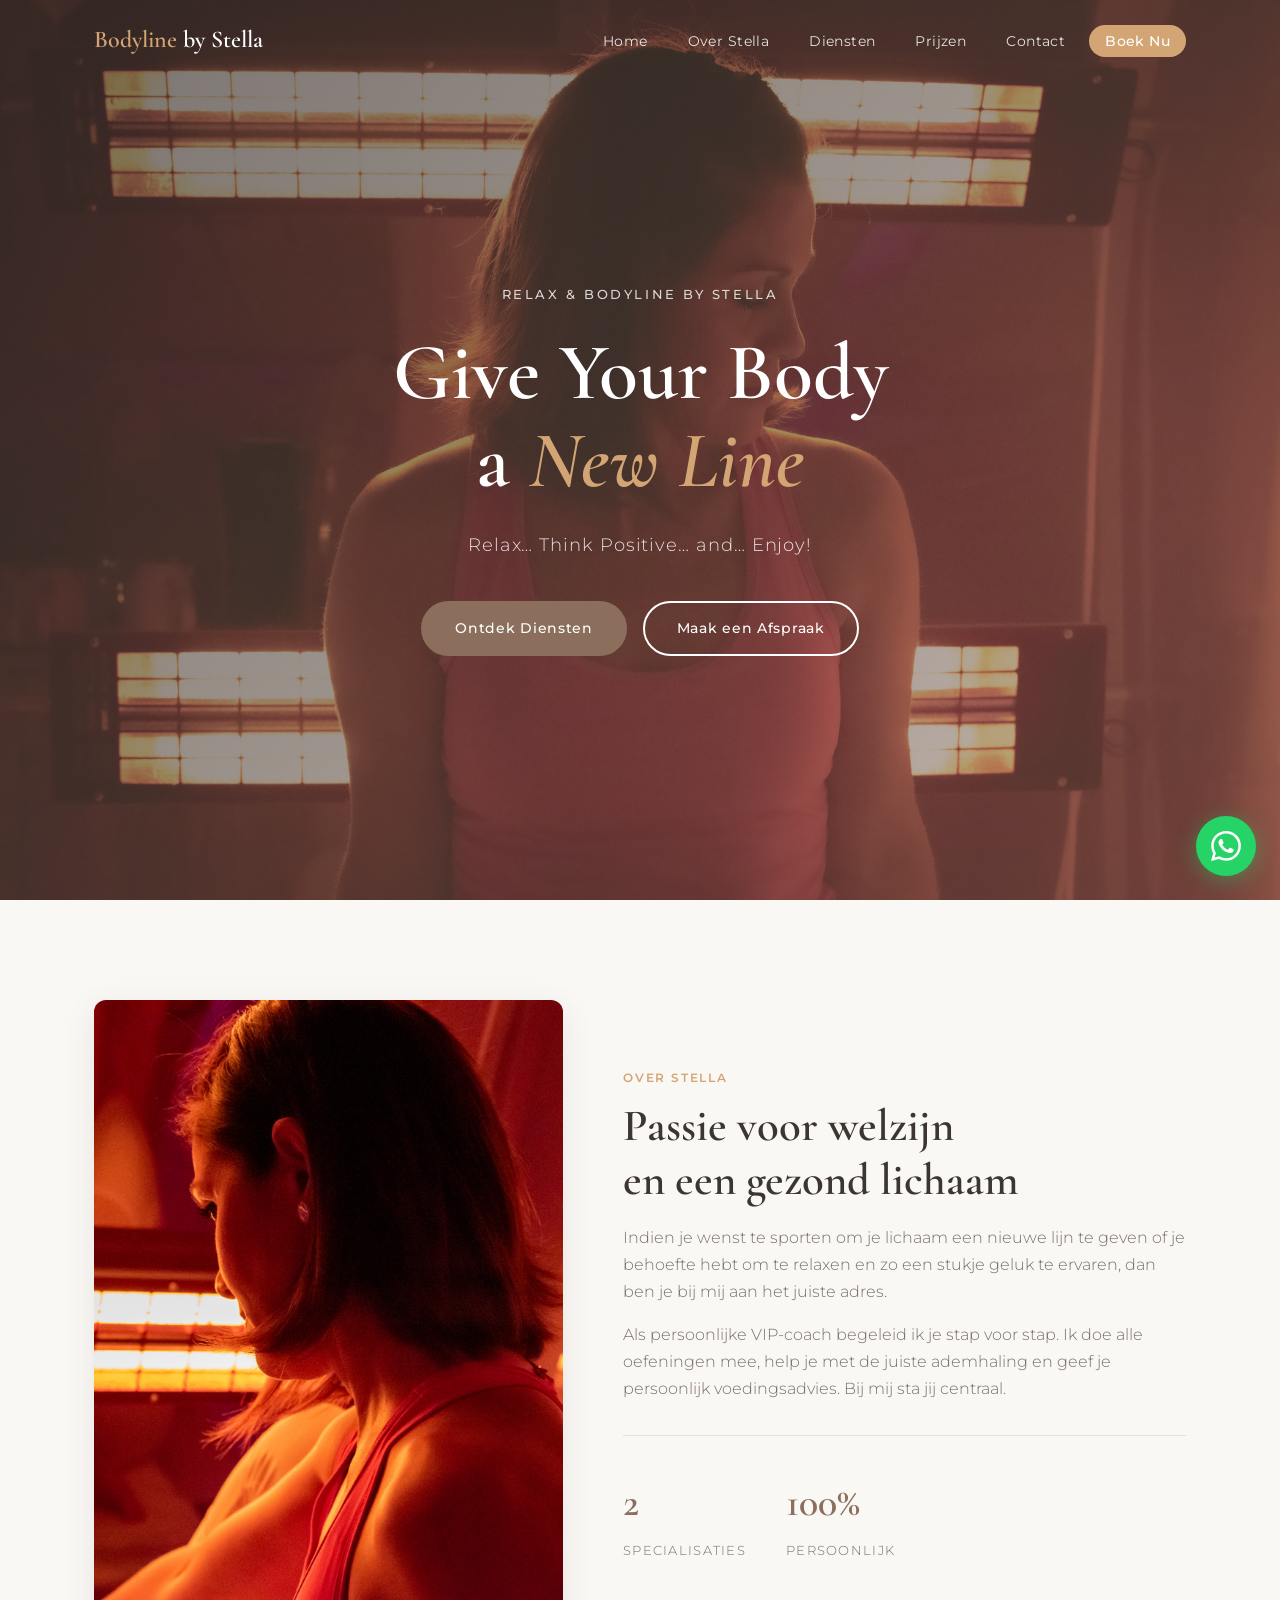
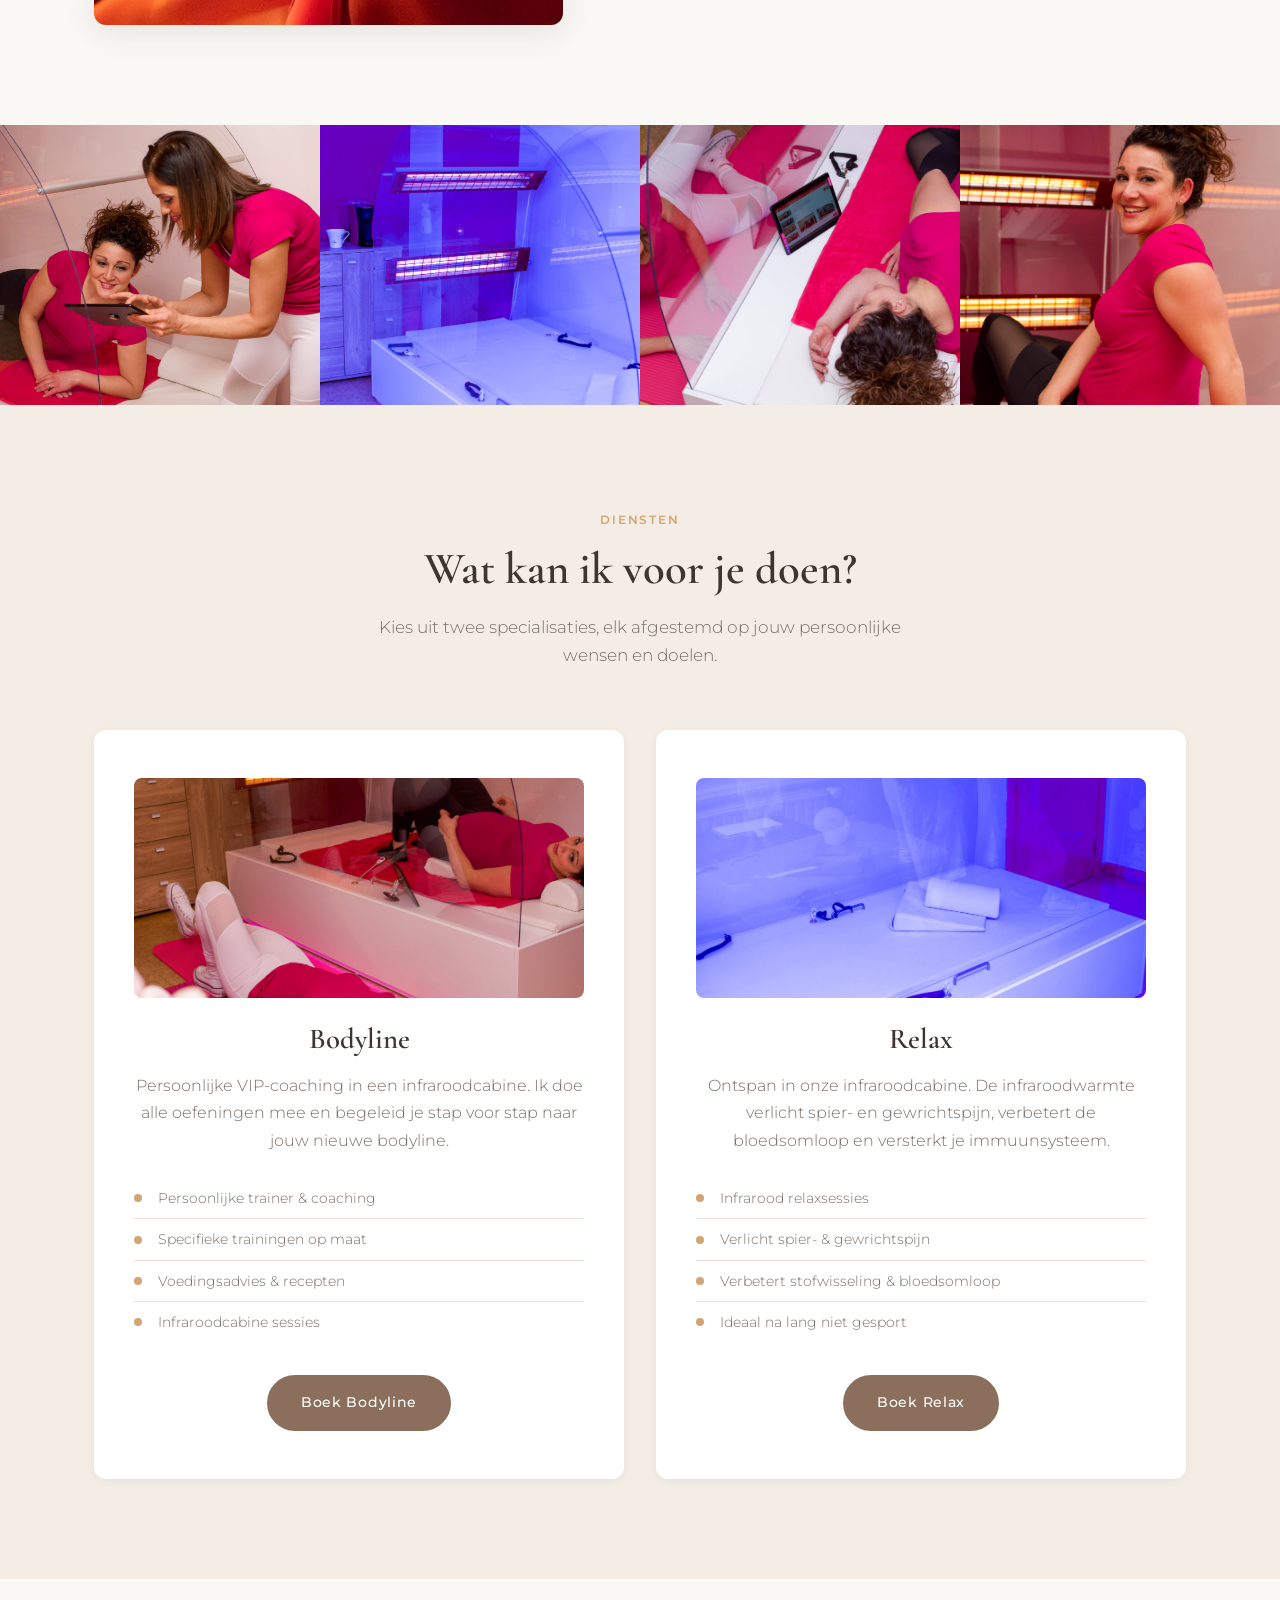
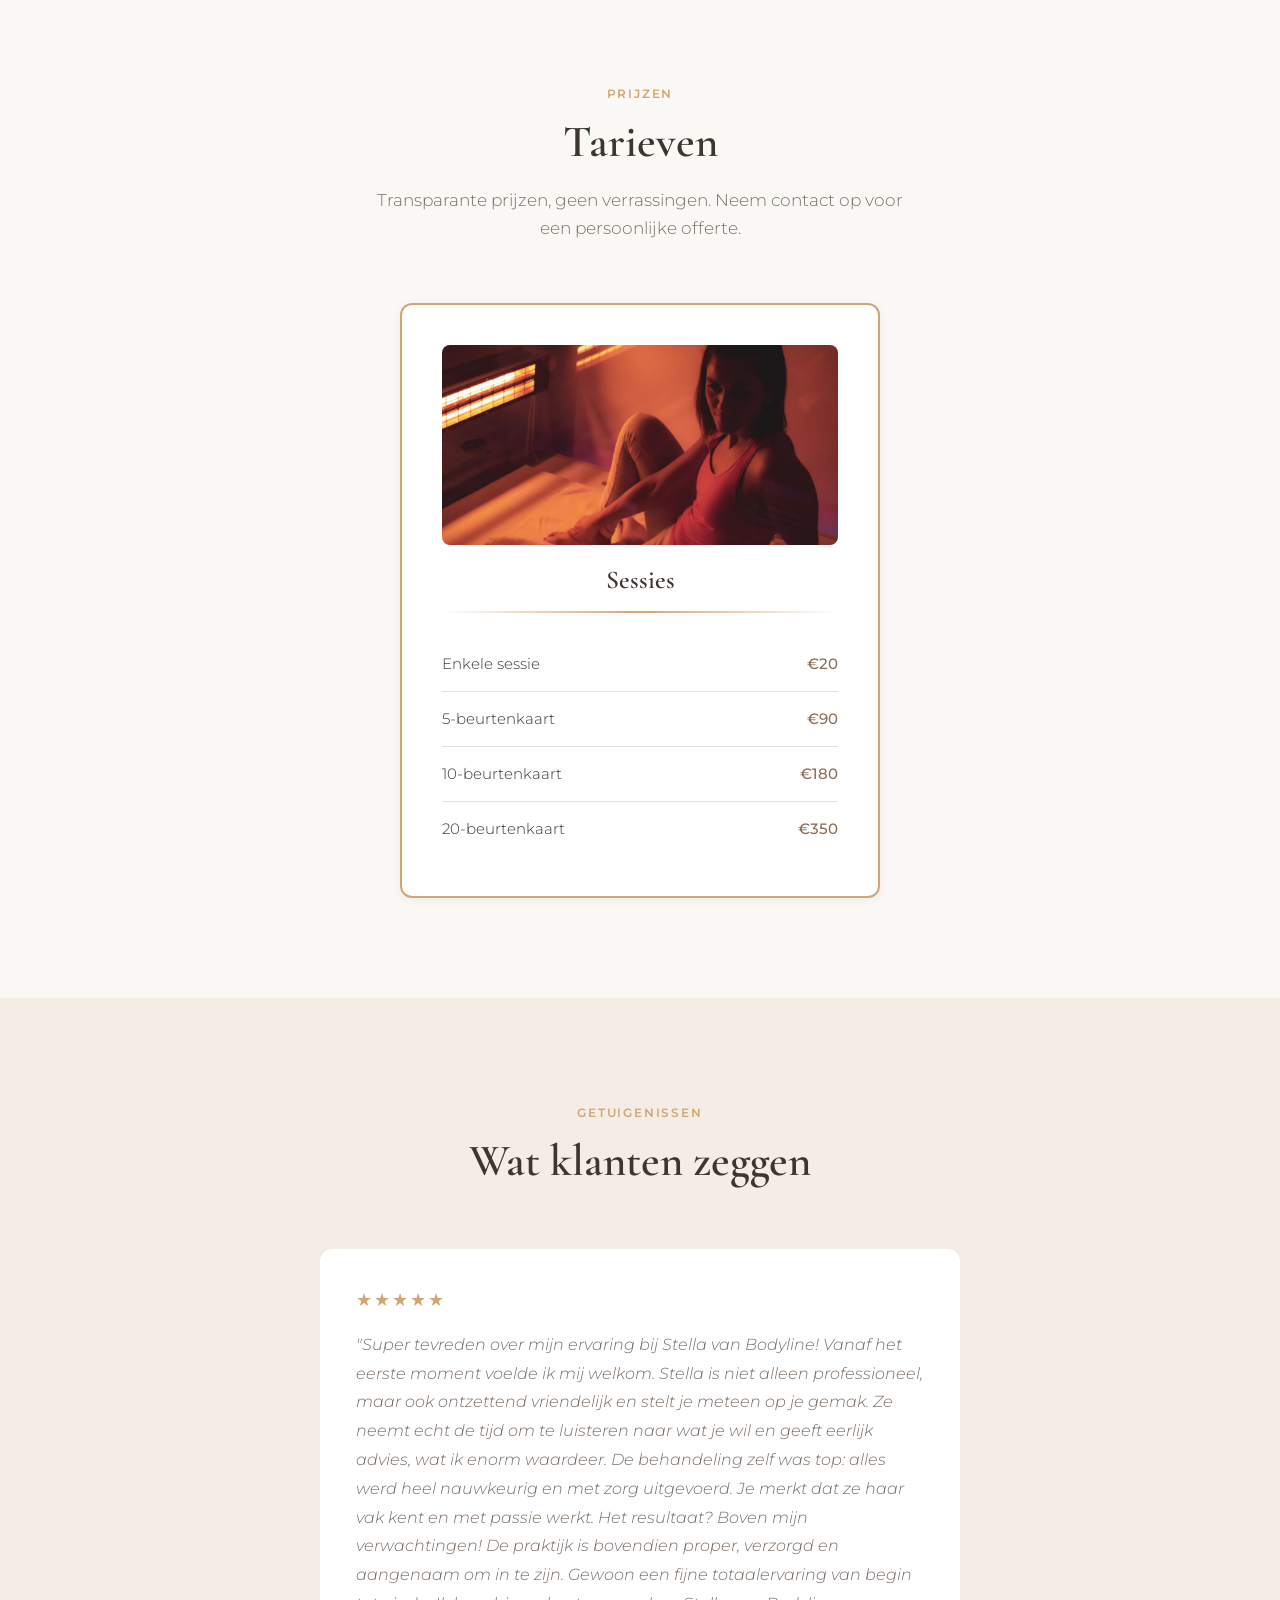
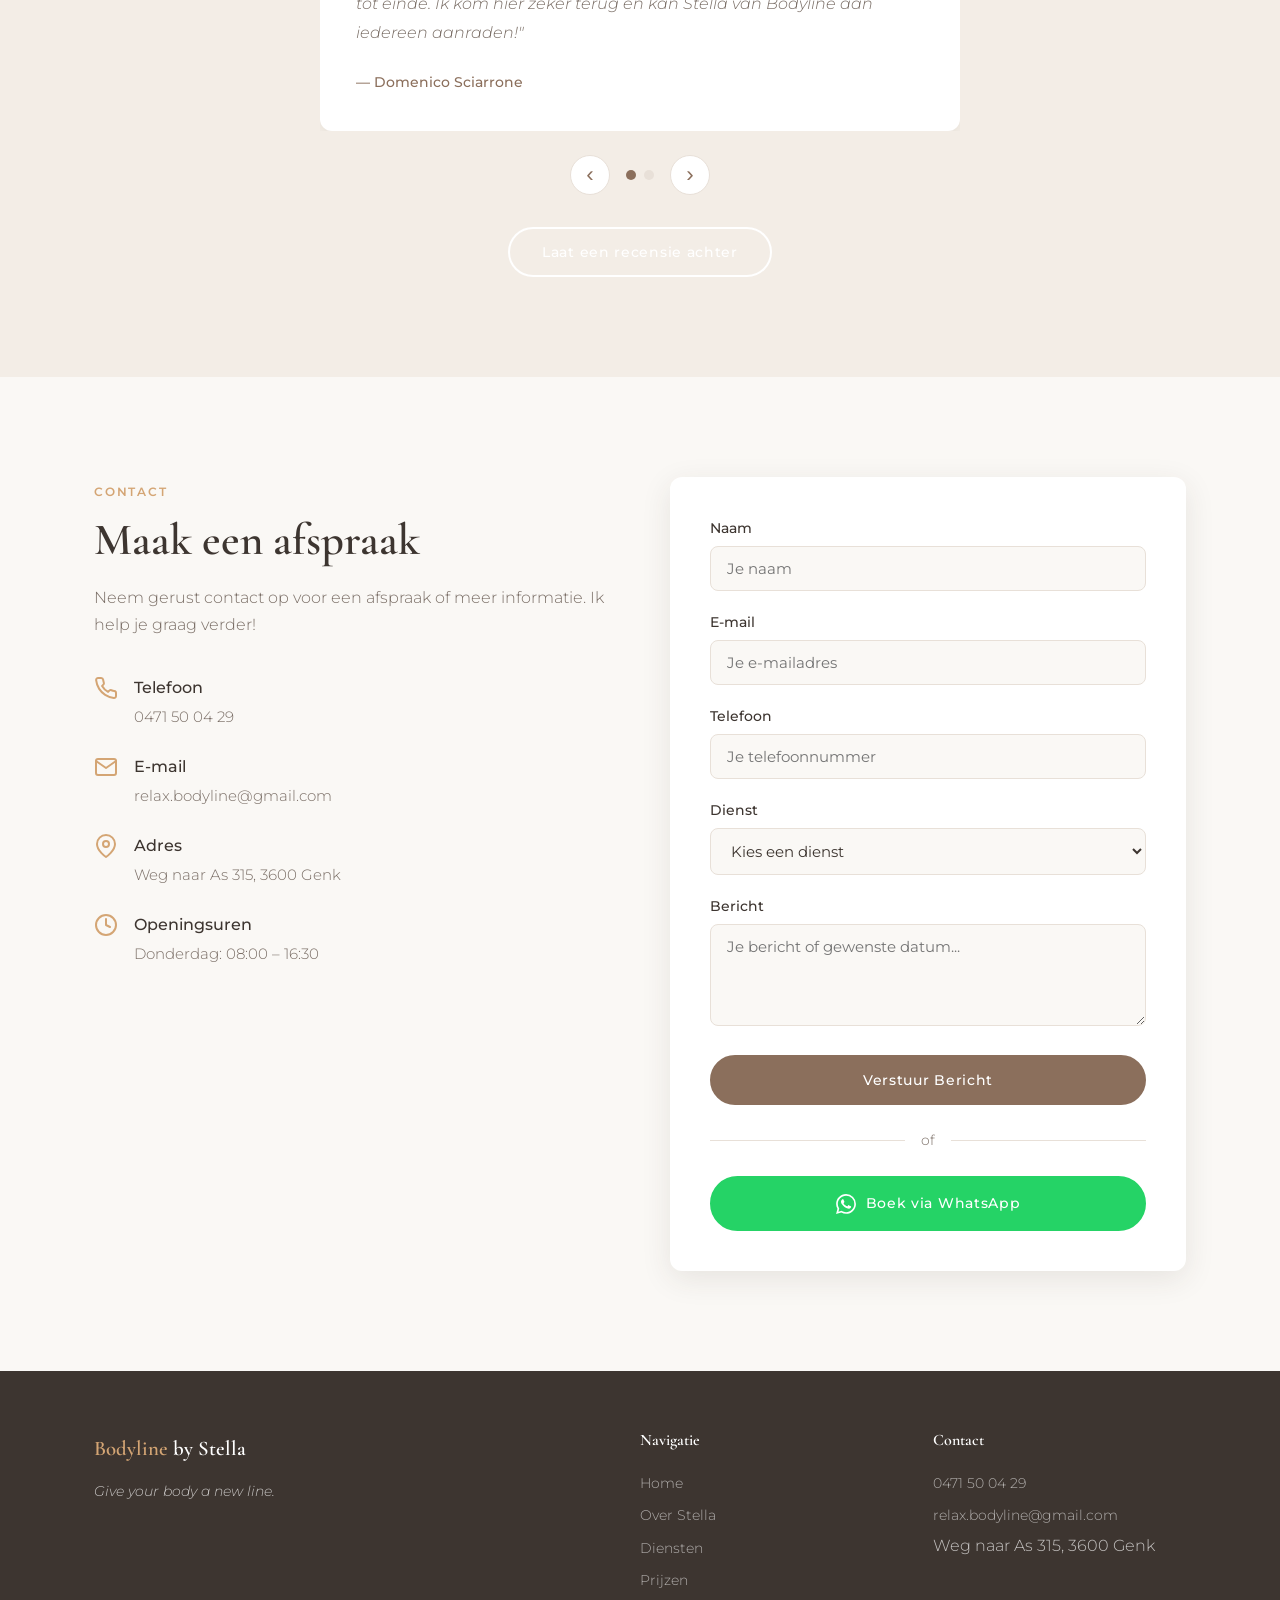
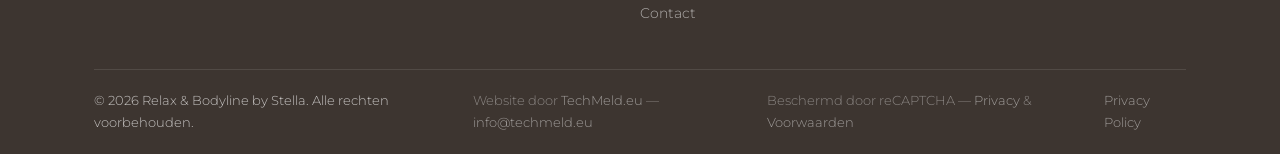
==== commit 517b9b00: "fix: hide review form behind toggle button to save space Form is collapsed by default, shown when us" ====
--- a/index.html
+++ b/index.html
@@ -224,8 +224,10 @@
                 </div>
             </div>
 
-            <div class="review-form-wrapper" style="margin-top: 48px;">
-                <h3 style="font-family: var(--font-heading); font-size: 1.6rem; text-align: center; margin-bottom: 24px; color: var(--color-text);">Deel jouw ervaring</h3>
+            <div style="text-align: center; margin-top: 32px;">
+                <button class="btn btn-outline" id="toggleReviewForm">Laat een recensie achter</button>
+            </div>
+            <div class="review-form-wrapper" id="reviewFormWrapper" style="margin-top: 24px; display: none;">
                 <form class="contact-form" id="reviewForm" action="https://formsubmit.co/relax.bodyline@gmail.com" method="POST">
                     <input type="hidden" name="_subject" value="Nieuwe recensie via website">
                     <input type="hidden" name="_captcha" value="true">
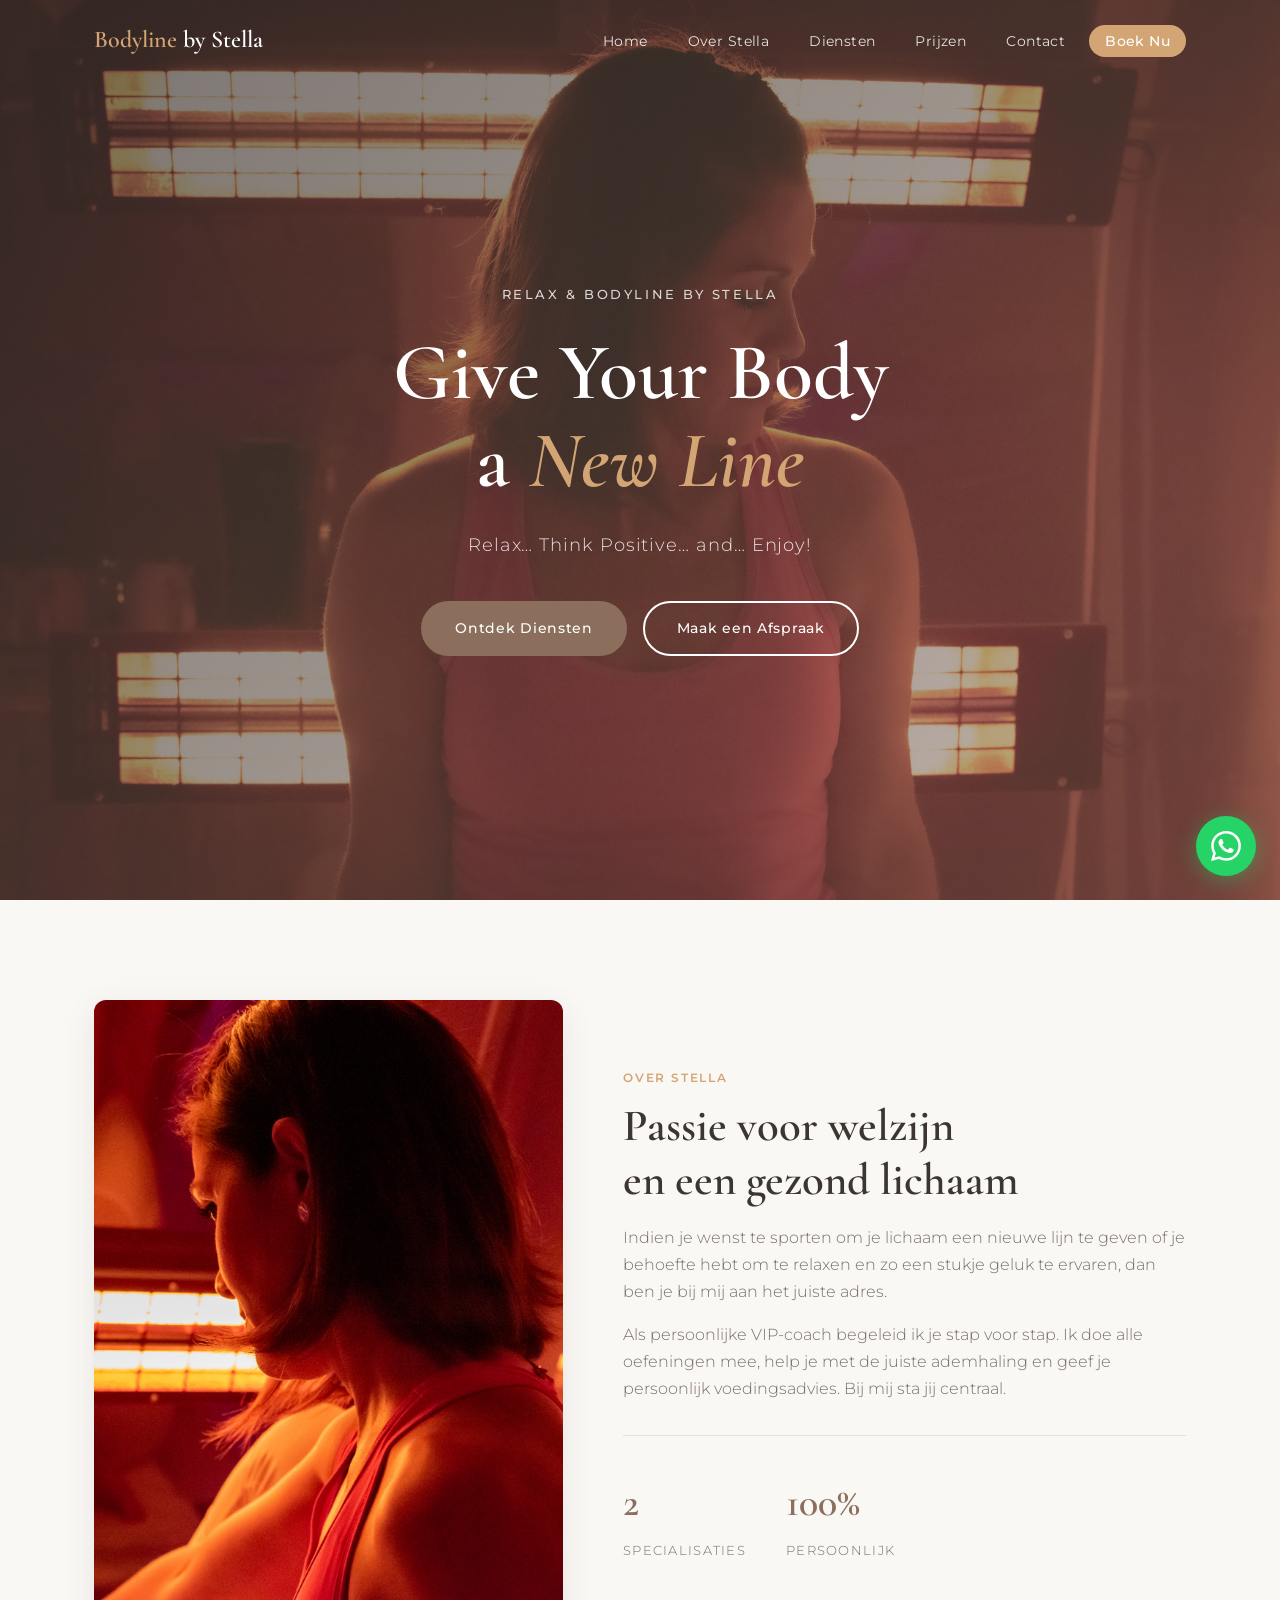
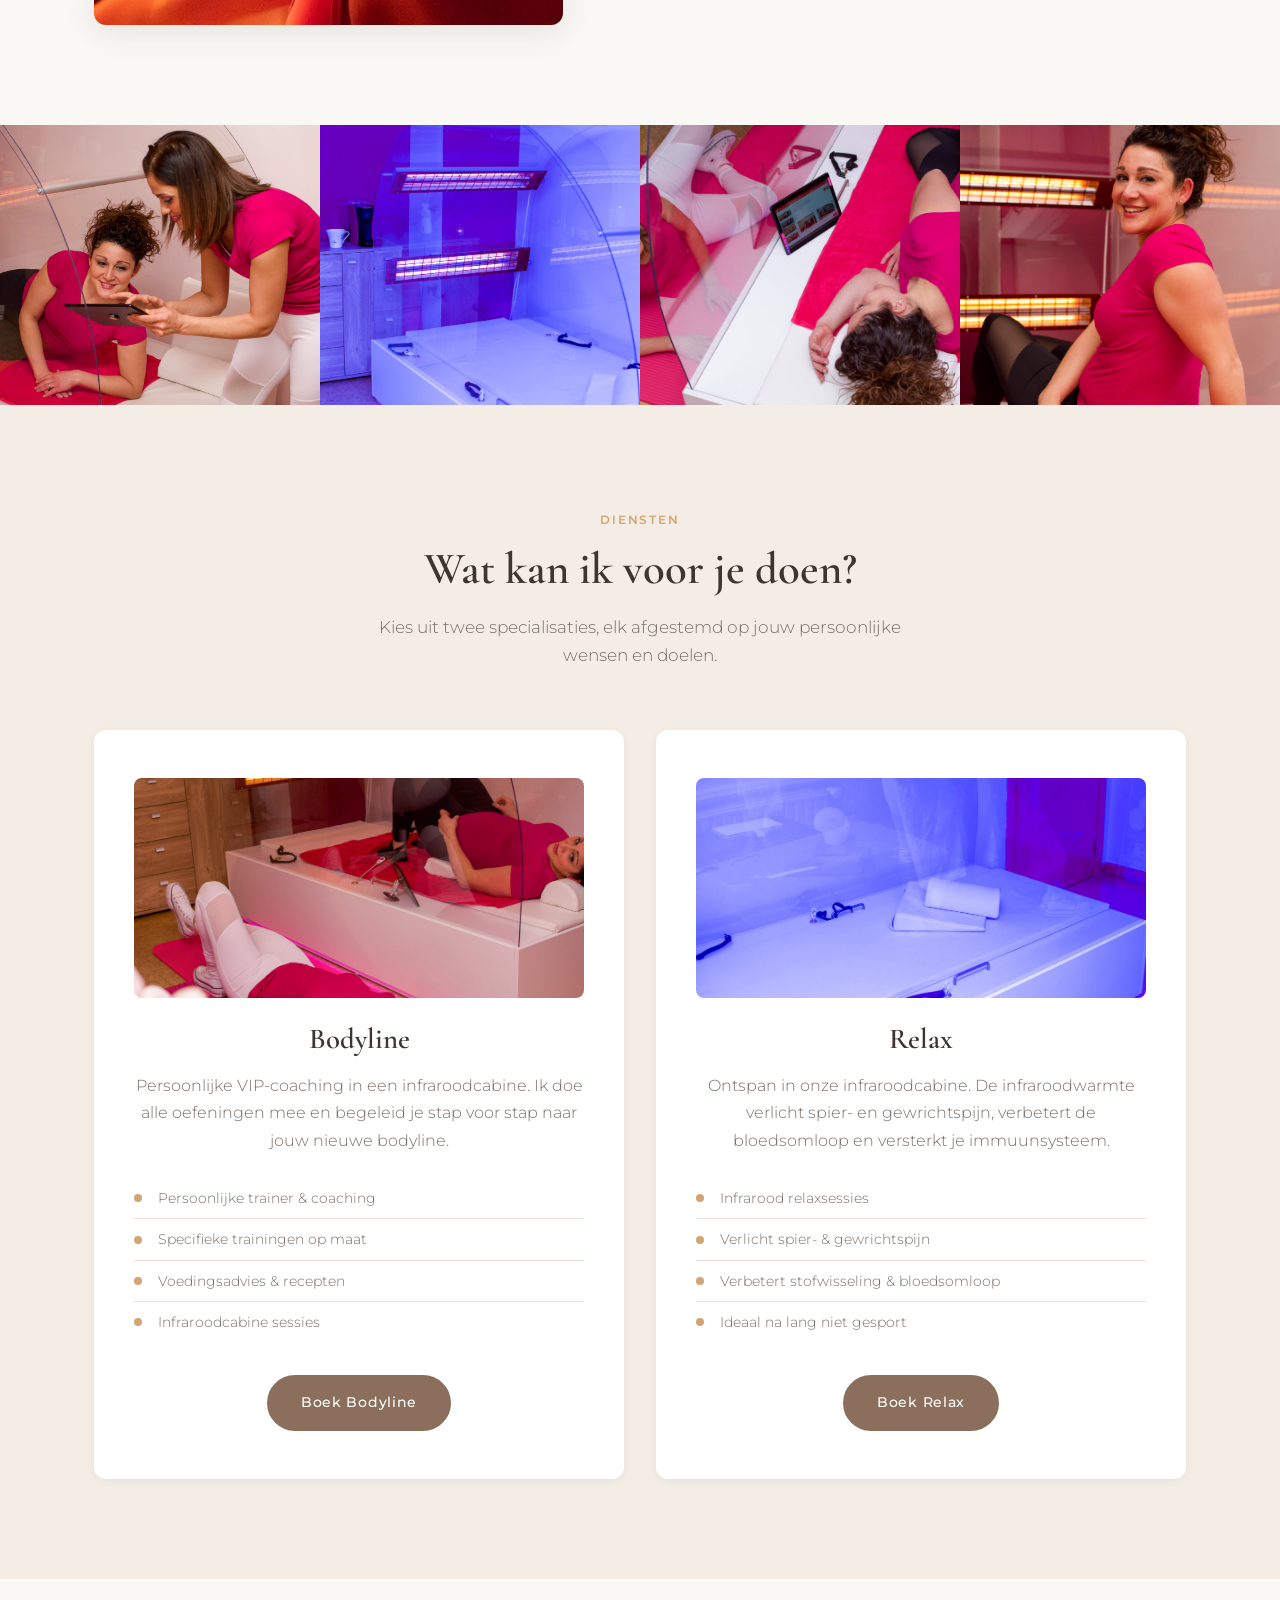
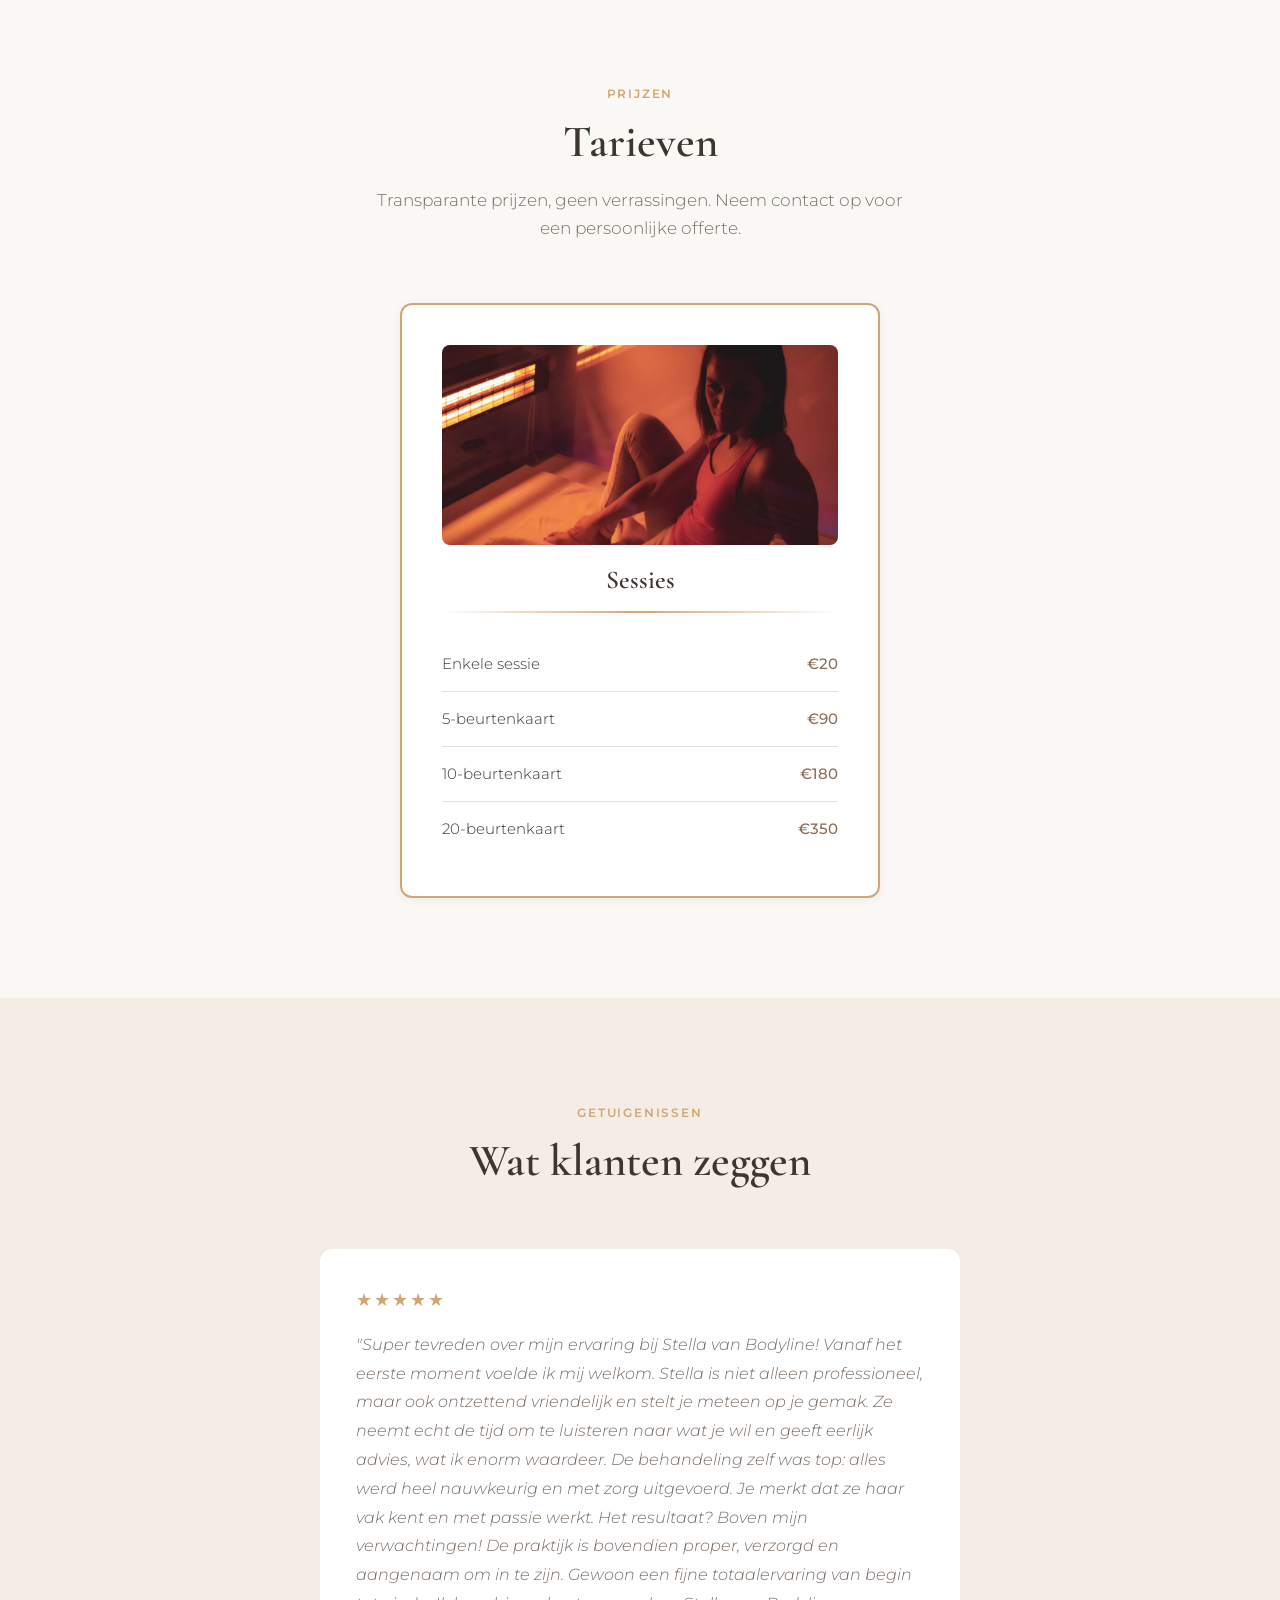
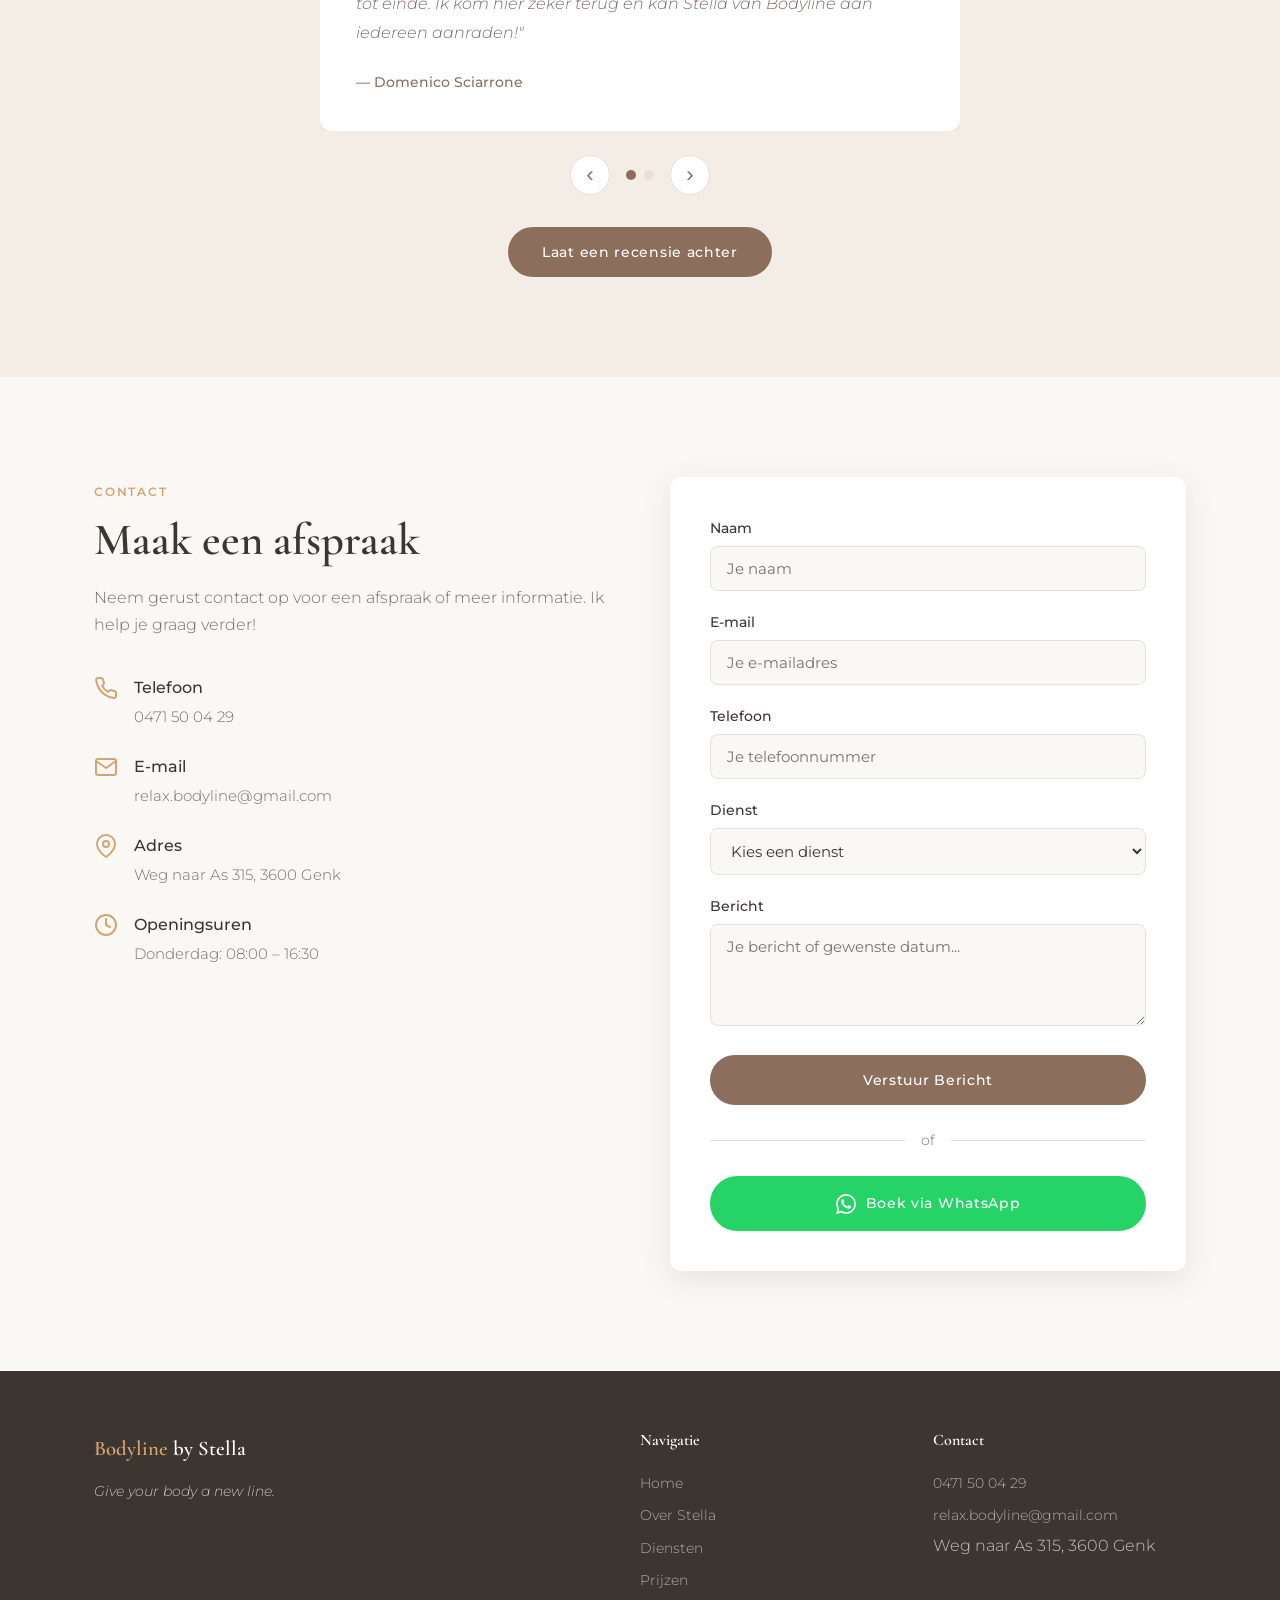
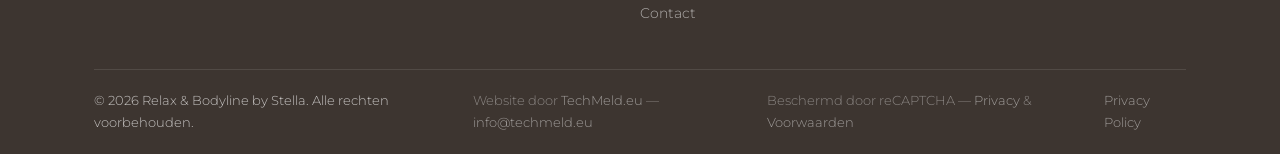
==== commit 3705fb25: "fix: use primary button style for review toggle (better contrast) Co-Authored-By: Claude Opus 4.6 (1" ====
--- a/index.html
+++ b/index.html
@@ -225,7 +225,7 @@
             </div>
 
             <div style="text-align: center; margin-top: 32px;">
-                <button class="btn btn-outline" id="toggleReviewForm">Laat een recensie achter</button>
+                <button class="btn btn-primary" id="toggleReviewForm">Laat een recensie achter</button>
             </div>
             <div class="review-form-wrapper" id="reviewFormWrapper" style="margin-top: 24px; display: none;">
                 <form class="contact-form" id="reviewForm" action="https://formsubmit.co/relax.bodyline@gmail.com" method="POST">
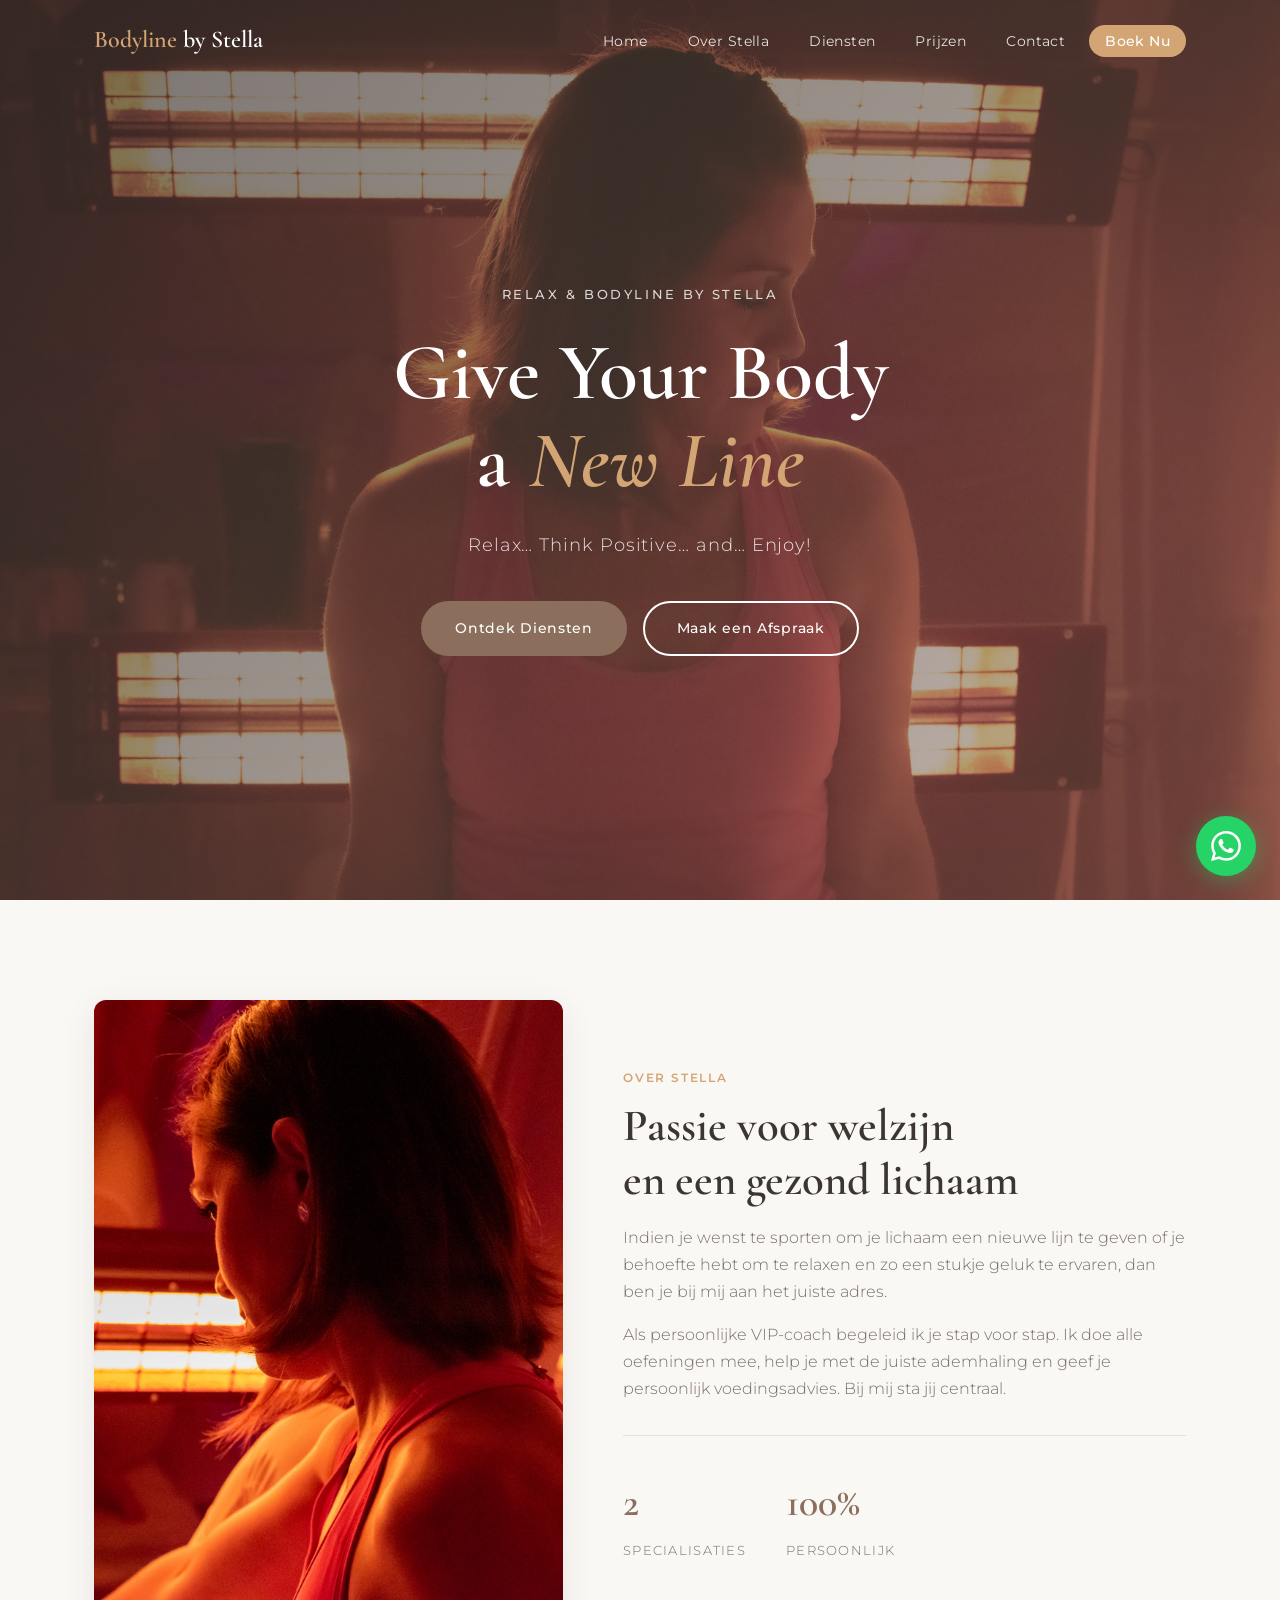
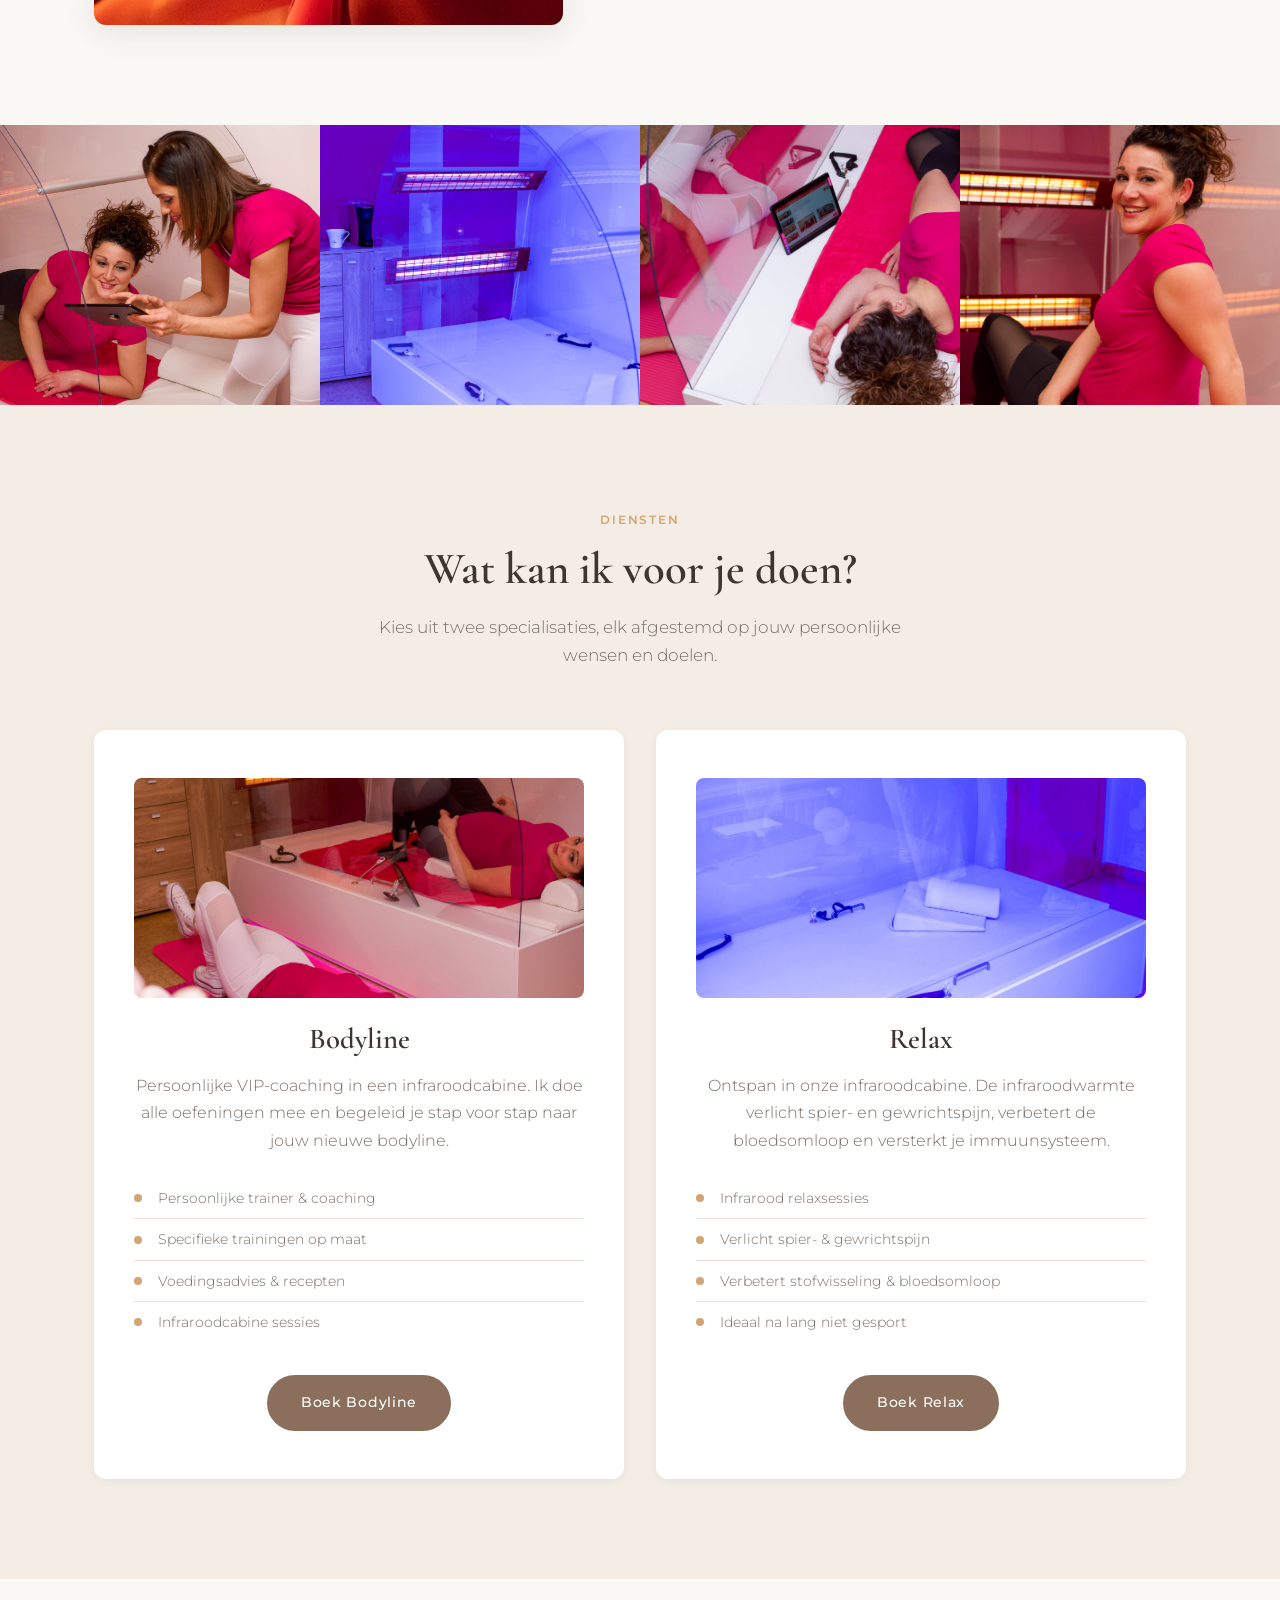
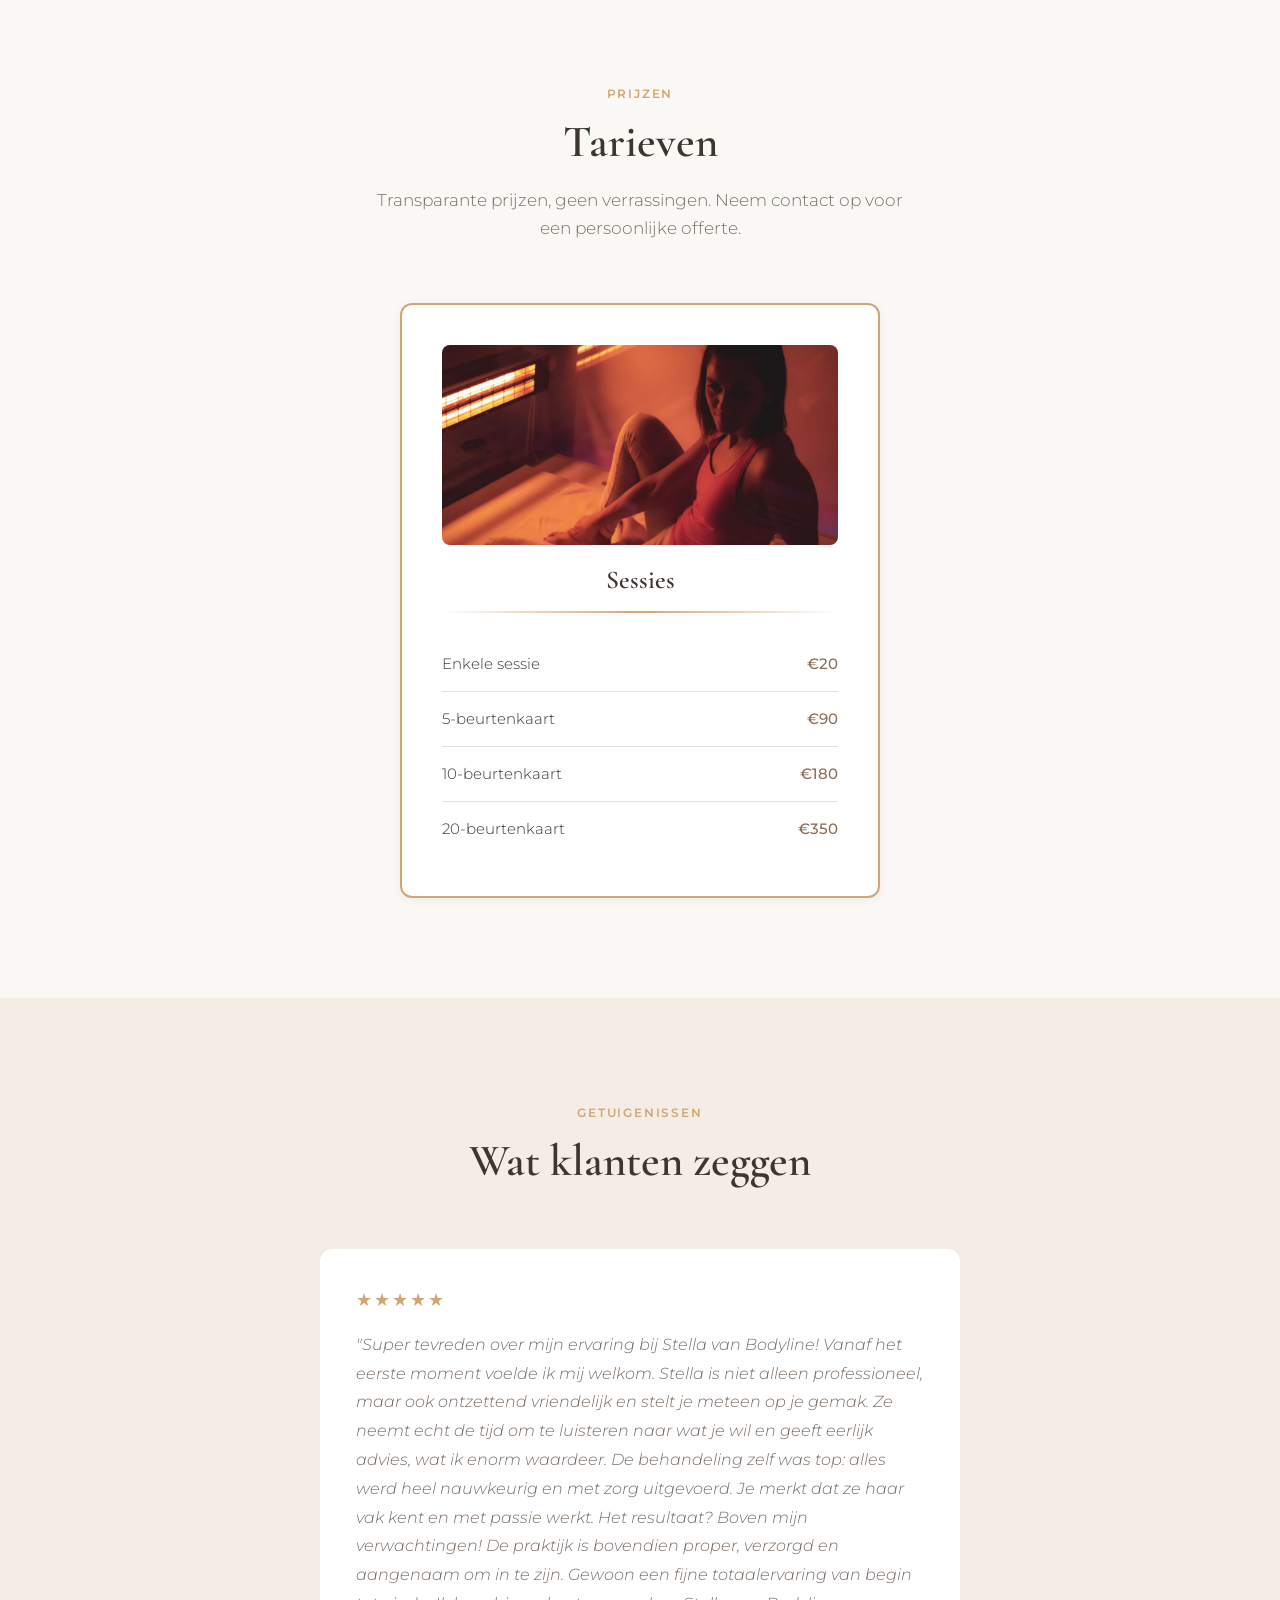
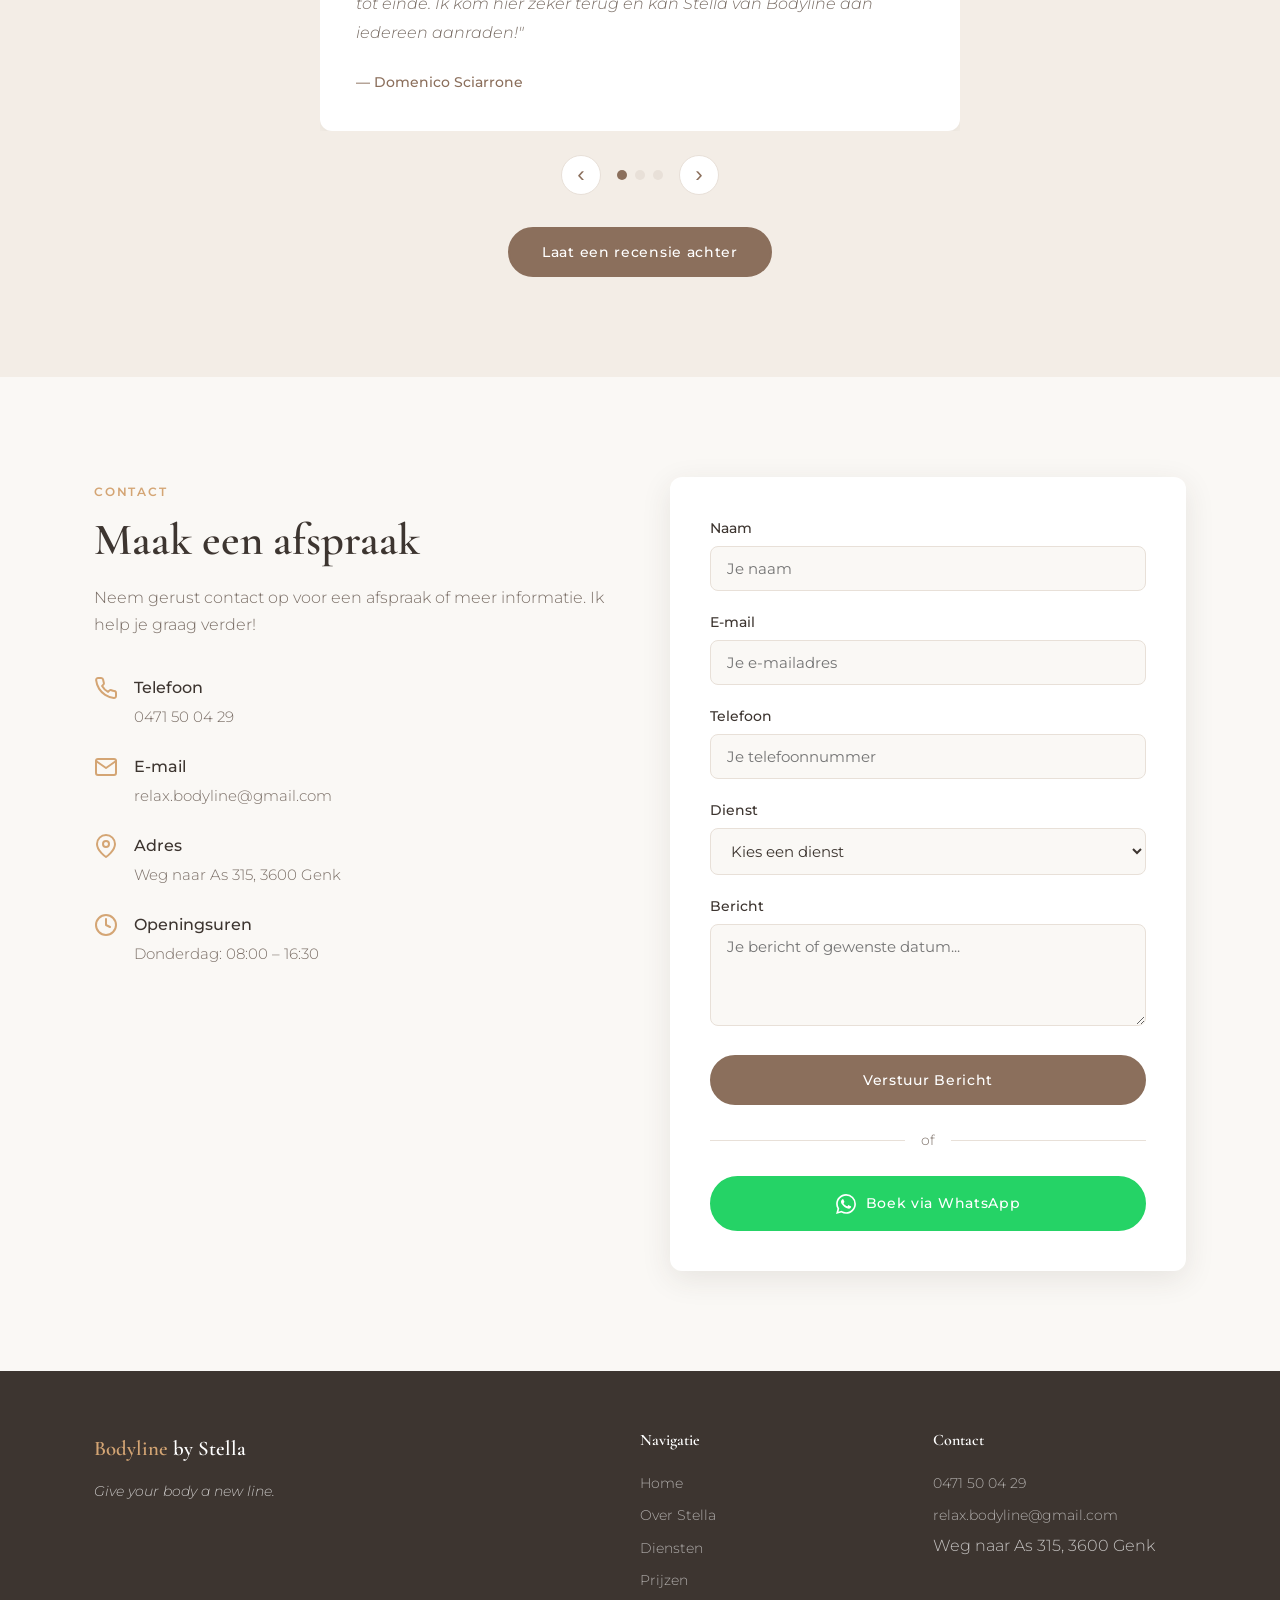
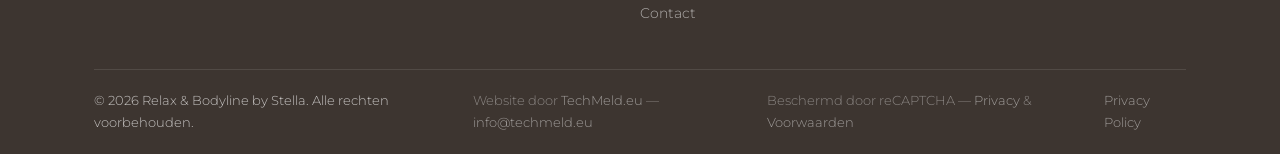
==== commit 43ae0b7f: "feat: add Melisa testimonial to carousel Co-Authored-By: Claude Opus 4.7 (1M context) <noreply@anthr" ====
--- a/index.html
+++ b/index.html
@@ -216,6 +216,11 @@
                         <p>"Stella is echt een supercoach, ze motiveert je niet alleen maar doet alle oefeningen mee met jou. Ze helpt je ook met de juiste manier van ademhalen tijdens de oefeningen. Als je wil afvallen geeft ze ook goed voedingsadvies en geeft lekkere recepten mee. Ben alvast een heel tevreden klant."</p>
                         <span class="testimonial-author">— Lidia Palombo</span>
                     </div>
+                    <div class="testimonial-card">
+                        <div class="testimonial-stars">★★★★★</div>
+                        <p>"Ik ben enorm blij met de begeleiding van Stella! Ze biedt een uitstekende opvolging en neemt echt de tijd om alles goed te bespreken. Haar tips zijn praktisch en toepasbaar, en ze houdt bij de gewichtsopvolging altijd rekening met je lichaam en jouw persoonlijke situatie, geen one-size-fits-all aanpak. Wat ik ook heel erg apprecieer, is hoe flexibel en aangenaam ze te werk gaat. Je voelt je op je gemak en nooit onder druk gezet. Een absolute aanrader voor iedereen die op zoek is naar begeleiding die écht werkt!"</p>
+                        <span class="testimonial-author">— Melisa</span>
+                    </div>
                 </div>
                 <div class="carousel-controls">
                     <button class="carousel-btn carousel-prev" aria-label="Vorige recensie">&#8249;</button>
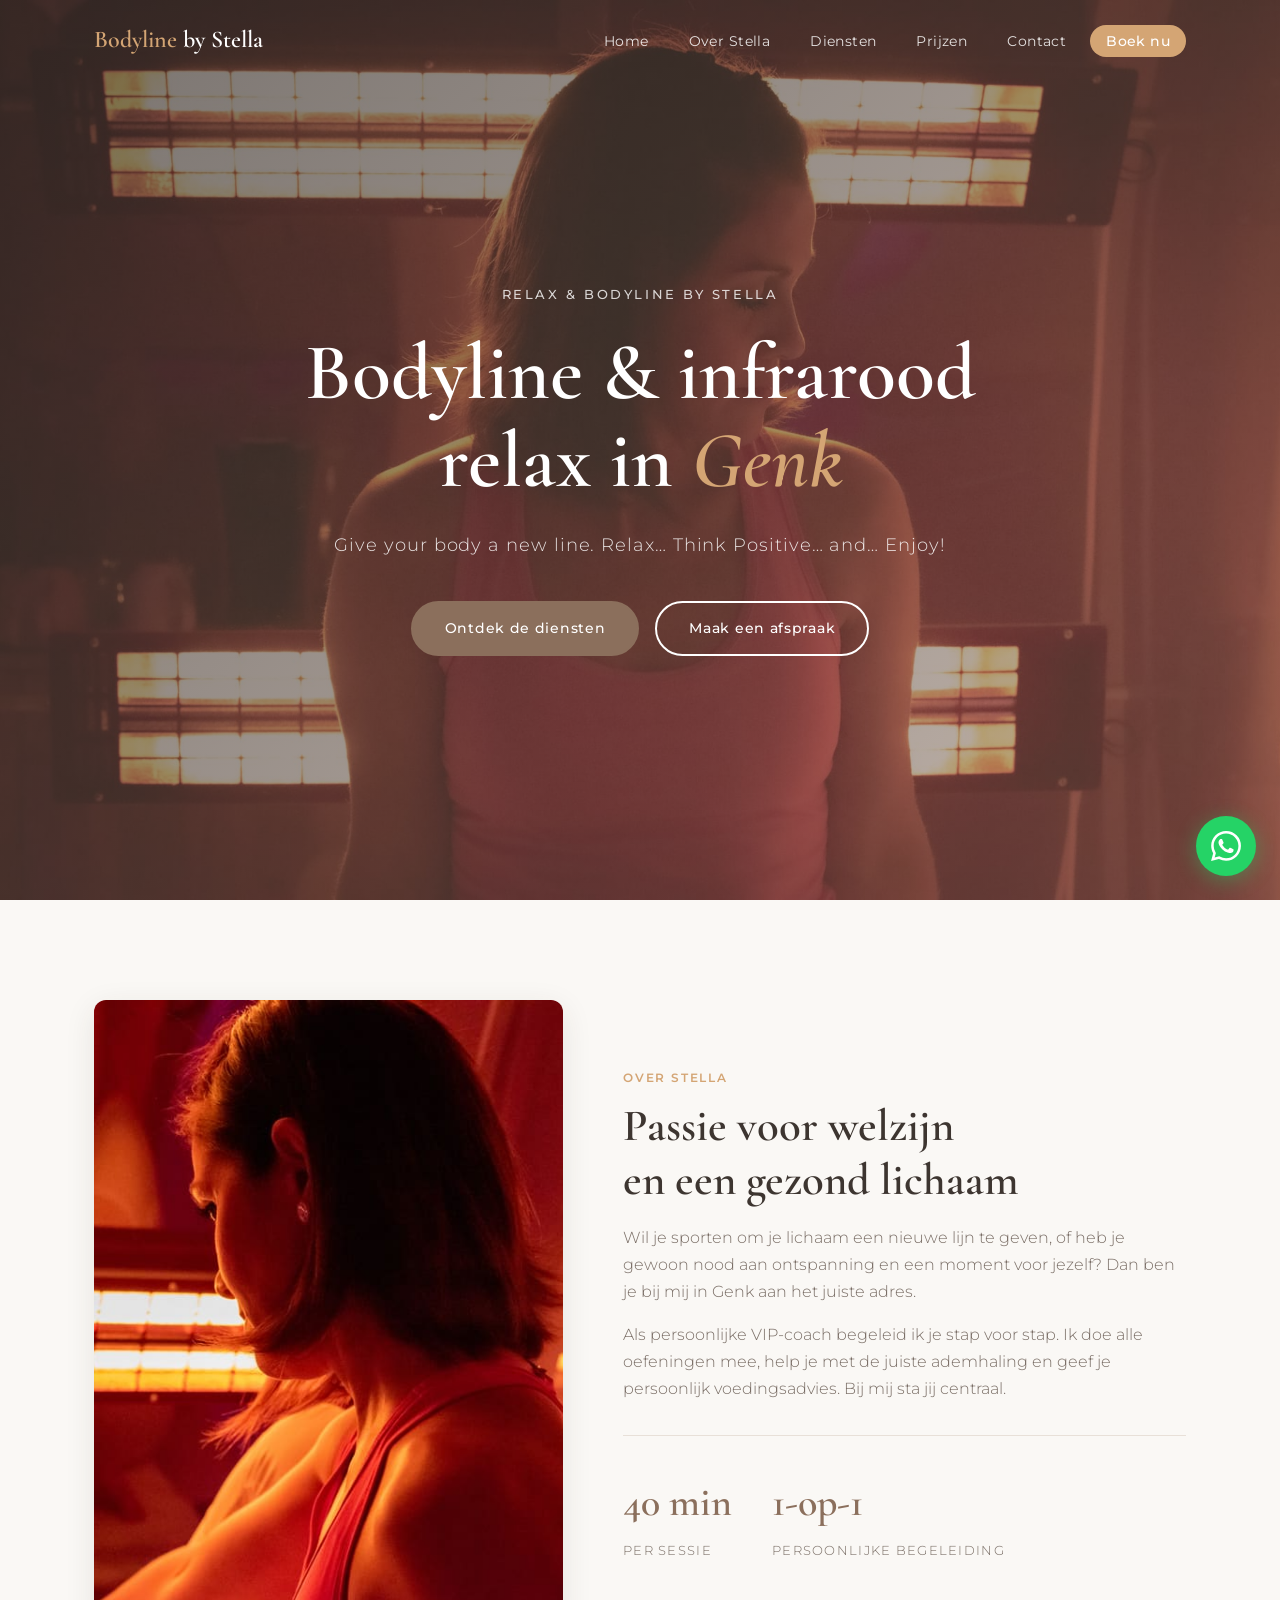
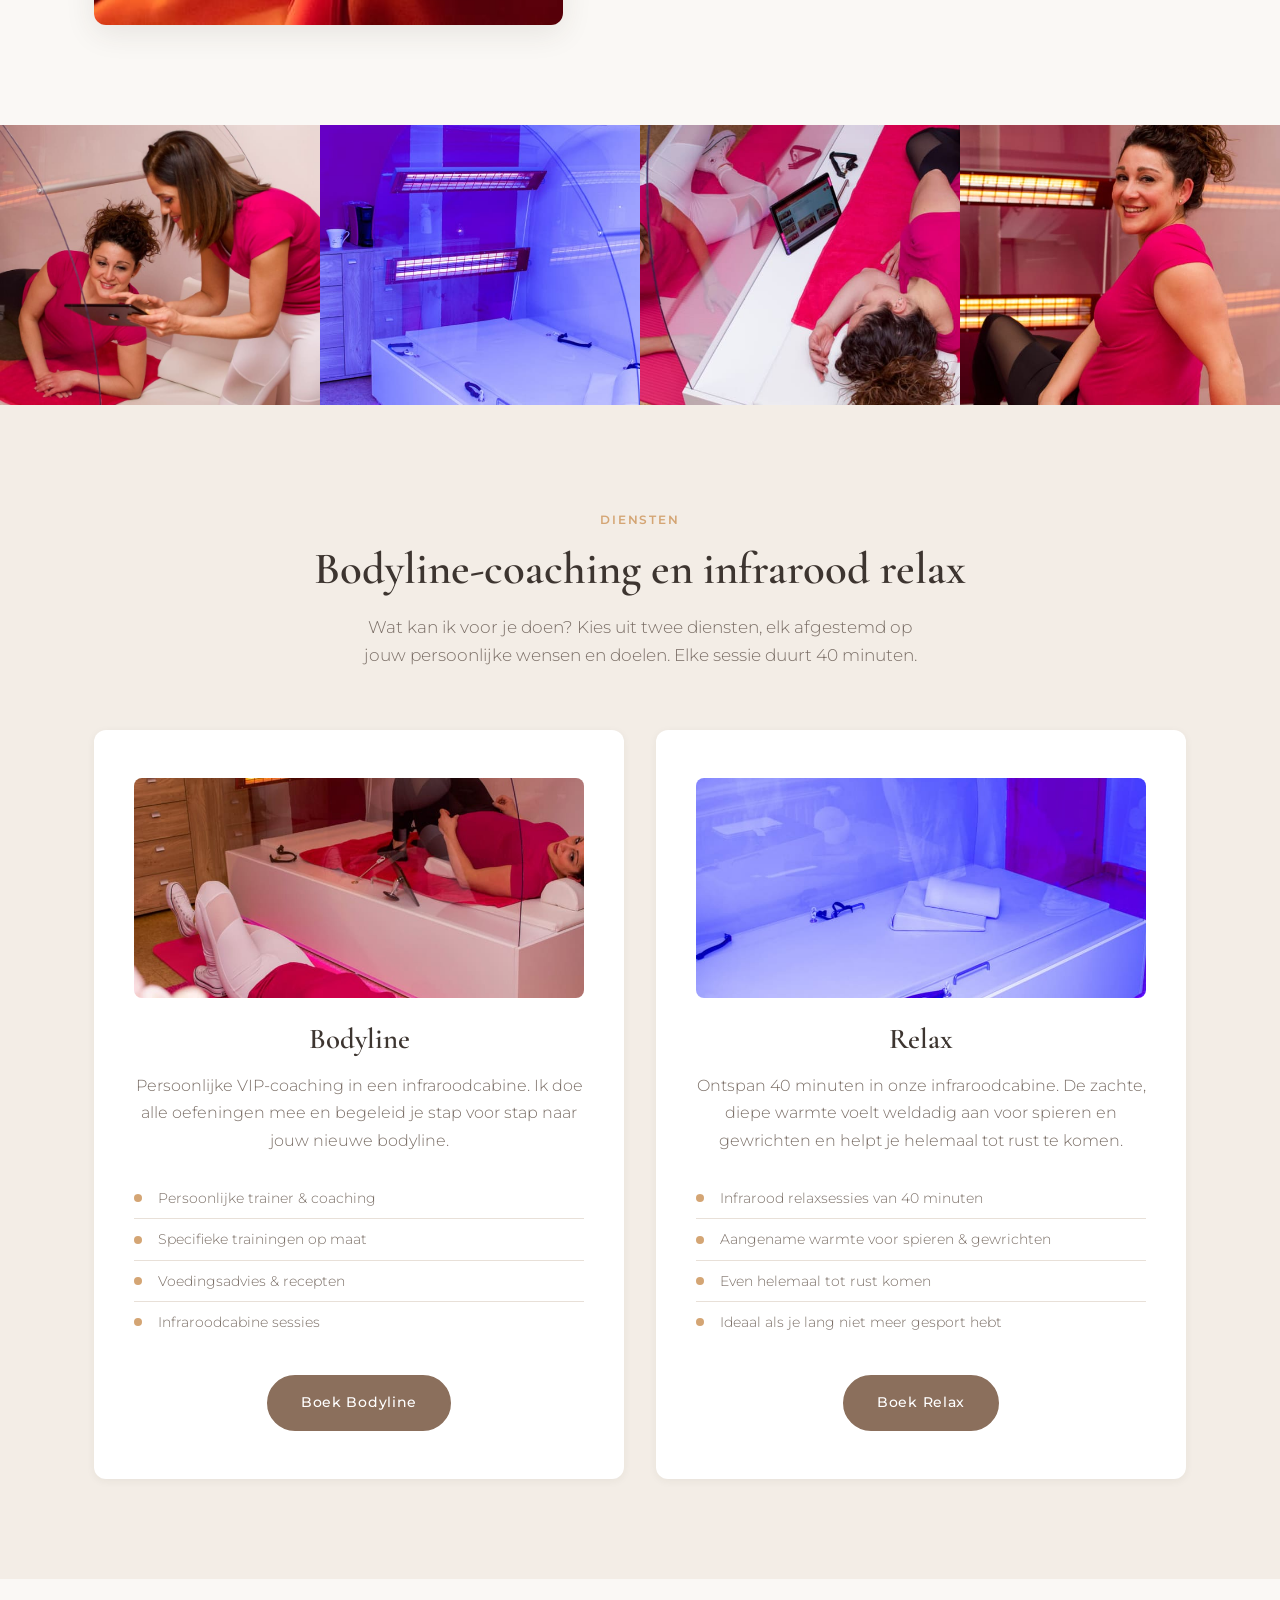
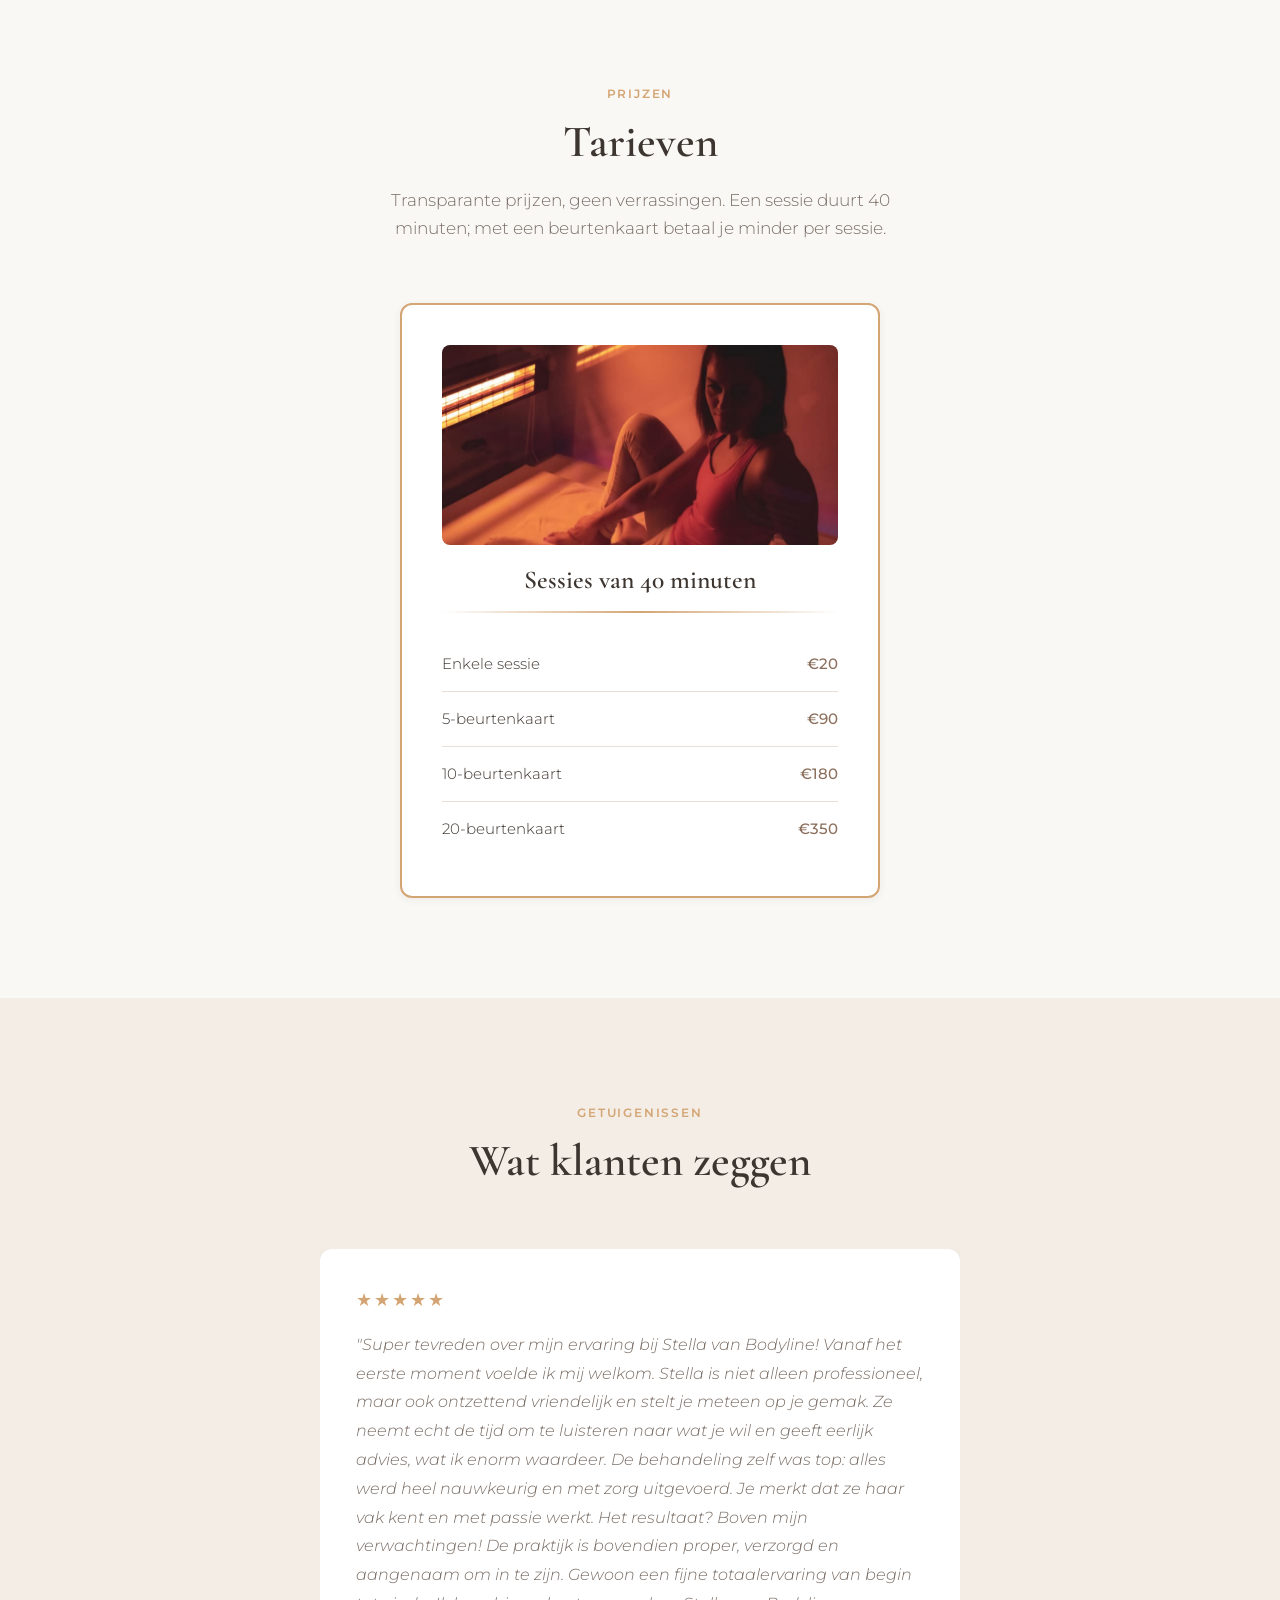
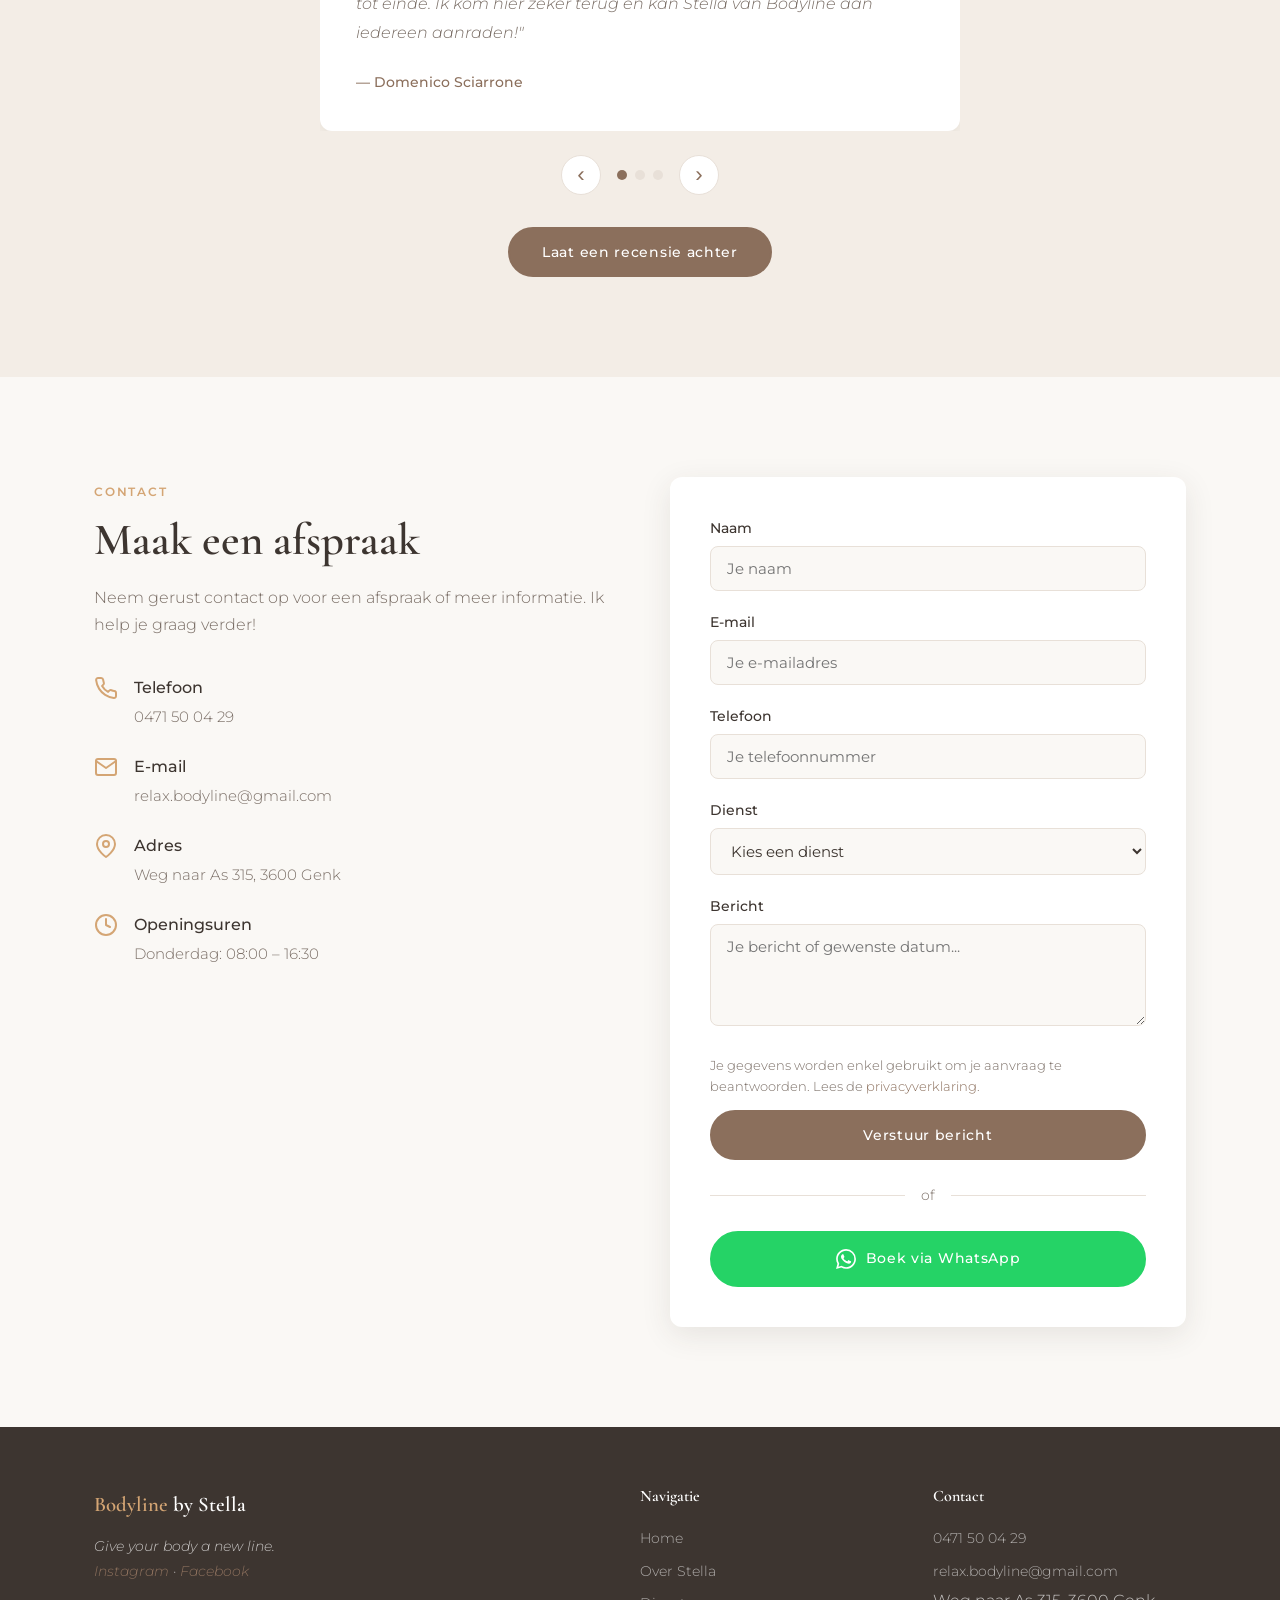
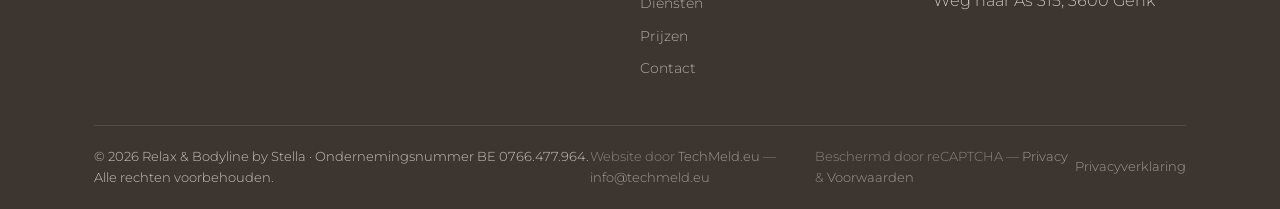
==== commit b14790d2: "fix(seo): correzioni dall'audit SEO - titolo, description, H1 e intestazioni in olandese con Genk e " ====
--- a/index.html
+++ b/index.html
@@ -1,52 +1,120 @@
 <!DOCTYPE html>
-<html lang="nl">
+<html lang="nl-BE">
 <head>
     <meta charset="UTF-8">
     <meta name="viewport" content="width=device-width, initial-scale=1.0">
-    <title>Relax &amp; Bodyline by Stella — Give Your Body a New Line</title>
-    <meta name="description" content="Bodyline en relaxbehandelingen in België. Sport, ontspan en geef je lichaam een nieuwe lijn. Boek nu bij Stella.">
-    <meta name="keywords" content="bodyline, relax, massage, fitness, lichaamsverzorging, België, Stella">
+    <title>Bodyline &amp; infraroodcabine in Genk | Relax &amp; Bodyline by Stella</title>
+    <meta name="description" content="Persoonlijke bodyline-coaching en infrarood relaxsessies van 40 minuten in Genk. Stella traint mee, begeleidt je ademhaling en geeft voedingsadvies. Vanaf €20.">
+    <link rel="canonical" href="https://bodylinebystella.com/">
+    <link rel="icon" href="images/favicon.svg" type="image/svg+xml">
 
     <!-- Open Graph -->
-    <meta property="og:title" content="Relax & Bodyline by Stella">
-    <meta property="og:description" content="Give your body a new line. Bodyline en relaxbehandelingen door Stella.">
+    <meta property="og:title" content="Bodyline &amp; infraroodcabine in Genk | Relax &amp; Bodyline by Stella">
+    <meta property="og:description" content="Persoonlijke bodyline-coaching en infrarood relaxsessies van 40 minuten in Genk.">
     <meta property="og:type" content="website">
-    <meta property="og:url" content="https://bodylinebystella.com">
+    <meta property="og:locale" content="nl_BE">
+    <meta property="og:site_name" content="Relax &amp; Bodyline by Stella">
+    <meta property="og:url" content="https://bodylinebystella.com/">
     <meta property="og:image" content="https://bodylinebystella.com/images/og-image.jpg">
+    <meta property="og:image:width" content="1200">
+    <meta property="og:image:height" content="630">
+    <meta name="twitter:card" content="summary_large_image">
 
     <!-- Schema.org LocalBusiness -->
     <script type="application/ld+json">
-    {
-        "@context": "https://schema.org",
-        "@type": "HealthAndBeautyBusiness",
-        "name": "Relax & Bodyline by Stella",
-        "description": "Bodyline en relaxbehandelingen",
-        "telephone": "+32 471 50 04 29",
-        "email": "relax.bodyline@gmail.com",
-        "url": "https://bodylinebystella.com",
-        "address": {
-            "@type": "PostalAddress",
-            "streetAddress": "Weg naar As 315",
-            "addressLocality": "Genk",
-            "postalCode": "3600",
-            "addressCountry": "BE"
-        },
-        "openingHoursSpecification": [
+{
+    "@context": "https://schema.org",
+    "@type": "HealthAndBeautyBusiness",
+    "@id": "https://bodylinebystella.com/#business",
+    "name": "Relax & Bodyline by Stella",
+    "description": "Persoonlijke bodyline-coaching en infrarood relaxsessies van 40 minuten in Genk.",
+    "url": "https://bodylinebystella.com/",
+    "image": "https://bodylinebystella.com/images/og-image.jpg",
+    "telephone": "+32471500429",
+    "email": "relax.bodyline@gmail.com",
+    "vatID": "BE0766477964",
+    "priceRange": "€20 - €350",
+    "currenciesAccepted": "EUR",
+    "address": {
+        "@type": "PostalAddress",
+        "streetAddress": "Weg naar As 315",
+        "addressLocality": "Genk",
+        "postalCode": "3600",
+        "addressRegion": "Limburg",
+        "addressCountry": "BE"
+    },
+    "areaServed": {
+        "@type": "City",
+        "name": "Genk"
+    },
+    "openingHoursSpecification": [
+        {
+            "@type": "OpeningHoursSpecification",
+            "dayOfWeek": "Thursday",
+            "opens": "08:00",
+            "closes": "16:30"
+        }
+    ],
+    "sameAs": [
+        "https://www.instagram.com/bodyline_by_stella/",
+        "https://www.facebook.com/profile.php?id=100079821348666"
+    ],
+    "hasOfferCatalog": {
+        "@type": "OfferCatalog",
+        "name": "Sessies van 40 minuten",
+        "itemListElement": [
             {
-                "@type": "OpeningHoursSpecification",
-                "dayOfWeek": "Thursday",
-                "opens": "08:00",
-                "closes": "16:30"
+                "@type": "Offer",
+                "name": "Enkele sessie",
+                "price": "20",
+                "priceCurrency": "EUR"
+            },
+            {
+                "@type": "Offer",
+                "name": "5-beurtenkaart",
+                "price": "90",
+                "priceCurrency": "EUR"
+            },
+            {
+                "@type": "Offer",
+                "name": "10-beurtenkaart",
+                "price": "180",
+                "priceCurrency": "EUR"
+            },
+            {
+                "@type": "Offer",
+                "name": "20-beurtenkaart",
+                "price": "350",
+                "priceCurrency": "EUR"
             }
         ]
-    }
+    },
+    "makesOffer": [
+        {
+            "@type": "Offer",
+            "itemOffered": {
+                "@type": "Service",
+                "name": "Bodyline",
+                "description": "Persoonlijke VIP-coaching in een infraroodcabine met training op maat, ademhalingsbegeleiding en voedingsadvies."
+            }
+        },
+        {
+            "@type": "Offer",
+            "itemOffered": {
+                "@type": "Service",
+                "name": "Relax",
+                "description": "Infrarood relaxsessie van 40 minuten."
+            }
+        }
+    ]
+}
     </script>
 
+    <link rel="preload" as="image" href="images/hero.jpg" fetchpriority="high">
     <link rel="preconnect" href="https://fonts.googleapis.com">
     <link rel="preconnect" href="https://fonts.gstatic.com" crossorigin>
     <link href="https://fonts.googleapis.com/css2?family=Cormorant+Garamond:ital,wght@0,400;0,600;1,400&family=Montserrat:wght@300;400;500;600&display=swap" rel="stylesheet">
     <link rel="stylesheet" href="css/style.css">
-    <script src="https://www.google.com/recaptcha/api.js?render=6LfBBawsAAAAANgP5elZIViGBFMlLY2BWZueMIHv"></script>
 </head>
 <body>
 
@@ -67,7 +135,7 @@
                 <li><a href="#diensten" class="nav-link">Diensten</a></li>
                 <li><a href="#prijzen" class="nav-link">Prijzen</a></li>
                 <li><a href="#contact" class="nav-link">Contact</a></li>
-                <li><a href="#contact" class="nav-link btn-nav">Boek Nu</a></li>
+                <li><a href="#contact" class="nav-link btn-nav">Boek nu</a></li>
             </ul>
         </div>
     </nav>
@@ -78,11 +146,11 @@
         <div class="hero-overlay"></div>
         <div class="container hero-content">
             <p class="hero-subtitle">Relax &amp; Bodyline by Stella</p>
-            <h1 class="hero-title">Give Your Body<br>a <em>New Line</em></h1>
-            <p class="hero-text">Relax… Think Positive… and… Enjoy!</p>
+            <h1 class="hero-title">Bodyline &amp; infrarood<br>relax in <em>Genk</em></h1>
+            <p class="hero-text">Give your body a new line. Relax… Think Positive… and… Enjoy!</p>
             <div class="hero-buttons">
-                <a href="#diensten" class="btn btn-primary">Ontdek Diensten</a>
-                <a href="#contact" class="btn btn-outline">Maak een Afspraak</a>
+                <a href="#diensten" class="btn btn-primary">Ontdek de diensten</a>
+                <a href="#contact" class="btn btn-outline">Maak een afspraak</a>
             </div>
         </div>
     </section>
@@ -92,21 +160,21 @@
         <div class="container">
             <div class="about-grid">
                 <div class="about-image">
-                    <img src="images/about.jpg" alt="Stella - Relax and Bodyline" loading="lazy">
+                    <img src="images/about.jpg" alt="Stella, personal coach bij Relax &amp; Bodyline in Genk" loading="lazy" width="1000" height="667">
                 </div>
                 <div class="about-text">
                     <span class="section-label">Over Stella</span>
                     <h2 class="section-title">Passie voor welzijn<br>en een gezond lichaam</h2>
-                    <p>Indien je wenst te sporten om je lichaam een nieuwe lijn te geven of je behoefte hebt om te relaxen en zo een stukje geluk te ervaren, dan ben je bij mij aan het juiste adres.</p>
+                    <p>Wil je sporten om je lichaam een nieuwe lijn te geven, of heb je gewoon nood aan ontspanning en een moment voor jezelf? Dan ben je bij mij in Genk aan het juiste adres.</p>
                     <p>Als persoonlijke VIP-coach begeleid ik je stap voor stap. Ik doe alle oefeningen mee, help je met de juiste ademhaling en geef je persoonlijk voedingsadvies. Bij mij sta jij centraal.</p>
                     <div class="about-stats">
                         <div class="stat">
-                            <span class="stat-number">2</span>
-                            <span class="stat-label">Specialisaties</span>
+                            <span class="stat-number">40 min</span>
+                            <span class="stat-label">Per sessie</span>
                         </div>
                         <div class="stat">
-                            <span class="stat-number">100%</span>
-                            <span class="stat-label">Persoonlijk</span>
+                            <span class="stat-number">1-op-1</span>
+                            <span class="stat-label">Persoonlijke begeleiding</span>
                         </div>
                     </div>
                 </div>
@@ -117,10 +185,10 @@
     <!-- Gallery Section -->
     <section class="section section-gallery">
         <div class="gallery-grid">
-            <div class="gallery-item"><img src="images/training.jpeg" alt="Specifieke trainingen" loading="lazy"></div>
-            <div class="gallery-item"><img src="images/ir-cabine-2.jpeg" alt="Infrarood cabine" loading="lazy"></div>
-            <div class="gallery-item"><img src="images/stap-voor-stap.jpeg" alt="Stap voor stap gevolgd" loading="lazy"></div>
-            <div class="gallery-item"><img src="images/tevreden.jpeg" alt="Altijd tevreden" loading="lazy"></div>
+            <div class="gallery-item"><img src="images/training.jpeg" alt="Training op maat in de infraroodcabine" loading="lazy" width="800" height="708"></div>
+            <div class="gallery-item"><img src="images/ir-cabine-2.jpeg" alt="De infraroodcabine van Relax &amp; Bodyline in Genk" loading="lazy" width="800" height="534"></div>
+            <div class="gallery-item"><img src="images/stap-voor-stap.jpeg" alt="Stella begeleidt een oefening stap voor stap" loading="lazy" width="800" height="487"></div>
+            <div class="gallery-item"><img src="images/tevreden.jpeg" alt="Een tevreden klant na de sessie" loading="lazy" width="800" height="534"></div>
         </div>
     </section>
 
@@ -129,12 +197,12 @@
         <div class="container">
             <div class="section-header">
                 <span class="section-label">Diensten</span>
-                <h2 class="section-title">Wat kan ik voor je doen?</h2>
-                <p class="section-desc">Kies uit twee specialisaties, elk afgestemd op jouw persoonlijke wensen en doelen.</p>
+                <h2 class="section-title">Bodyline-coaching en infrarood relax</h2>
+                <p class="section-desc">Wat kan ik voor je doen? Kies uit twee diensten, elk afgestemd op jouw persoonlijke wensen en doelen. Elke sessie duurt 40 minuten.</p>
             </div>
             <div class="services-grid">
                 <div class="service-card">
-                    <img src="images/trainer.jpeg" alt="Persoonlijke trainer" class="service-image" loading="lazy">
+                    <img src="images/trainer.jpeg" alt="Stella als persoonlijke trainer tijdens een bodyline-sessie" class="service-image" loading="lazy" width="800" height="584">
                     <h3>Bodyline</h3>
                     <p>Persoonlijke VIP-coaching in een infraroodcabine. Ik doe alle oefeningen mee en begeleid je stap voor stap naar jouw nieuwe bodyline.</p>
                     <ul class="service-features">
@@ -146,14 +214,14 @@
                     <a href="#contact" class="btn btn-primary">Boek Bodyline</a>
                 </div>
                 <div class="service-card">
-                    <img src="images/ir-cabine-1.jpeg" alt="Infrarood cabine - Relax" class="service-image" loading="lazy">
+                    <img src="images/ir-cabine-1.jpeg" alt="Infraroodcabine voor een relaxsessie" class="service-image" loading="lazy" width="800" height="534">
                     <h3>Relax</h3>
-                    <p>Ontspan in onze infraroodcabine. De infraroodwarmte verlicht spier- en gewrichtspijn, verbetert de bloedsomloop en versterkt je immuunsysteem.</p>
+                    <p>Ontspan 40 minuten in onze infraroodcabine. De zachte, diepe warmte voelt weldadig aan voor spieren en gewrichten en helpt je helemaal tot rust te komen.</p>
                     <ul class="service-features">
-                        <li>Infrarood relaxsessies</li>
-                        <li>Verlicht spier- &amp; gewrichtspijn</li>
-                        <li>Verbetert stofwisseling &amp; bloedsomloop</li>
-                        <li>Ideaal na lang niet gesport</li>
+                        <li>Infrarood relaxsessies van 40 minuten</li>
+                        <li>Aangename warmte voor spieren &amp; gewrichten</li>
+                        <li>Even helemaal tot rust komen</li>
+                        <li>Ideaal als je lang niet meer gesport hebt</li>
                     </ul>
                     <a href="#contact" class="btn btn-primary">Boek Relax</a>
                 </div>
@@ -167,12 +235,12 @@
             <div class="section-header">
                 <span class="section-label">Prijzen</span>
                 <h2 class="section-title">Tarieven</h2>
-                <p class="section-desc">Transparante prijzen, geen verrassingen. Neem contact op voor een persoonlijke offerte.</p>
+                <p class="section-desc">Transparante prijzen, geen verrassingen. Een sessie duurt 40 minuten; met een beurtenkaart betaal je minder per sessie.</p>
             </div>
             <div class="pricing-grid">
                 <div class="pricing-card featured">
-                    <img src="images/prijzen.jpg" alt="Sessies" class="pricing-image" loading="lazy">
-                    <h3>Sessies</h3>
+                    <img src="images/prijzen.jpg" alt="Tarieven voor sessies bij Relax &amp; Bodyline by Stella" class="pricing-image" loading="lazy" width="800" height="534">
+                    <h3>Sessies van 40 minuten</h3>
                     <div class="pricing-divider"></div>
                     <ul class="pricing-list">
                         <li>
@@ -270,7 +338,7 @@
                         <label for="review-text">Je recensie</label>
                         <textarea id="review-text" name="recensie" rows="4" required placeholder="Vertel over je ervaring bij Stella..."></textarea>
                     </div>
-                    <button type="submit" class="btn btn-primary btn-full">Verstuur Recensie</button>
+                    <button type="submit" class="btn btn-primary btn-full">Verstuur recensie</button>
                 </form>
             </div>
         </div>
@@ -349,7 +417,8 @@
                             <textarea id="message" name="message" rows="4" placeholder="Je bericht of gewenste datum..."></textarea>
                         </div>
                         <input type="hidden" name="g-recaptcha-response" id="recaptchaResponse">
-                        <button type="submit" class="btn btn-primary btn-full">Verstuur Bericht</button>
+                        <p class="form-privacy" style="font-size:0.8rem;color:var(--color-text-light);margin-bottom:12px;">Je gegevens worden enkel gebruikt om je aanvraag te beantwoorden. Lees de <a href="privacy.html">privacyverklaring</a>.</p>
+                        <button type="submit" class="btn btn-primary btn-full">Verstuur bericht</button>
                     </form>
                     <div class="form-divider">
                         <span>of</span>
@@ -372,6 +441,7 @@
                         <span class="logo-accent">Bodyline</span> by Stella
                     </a>
                     <p>Give your body a new line.</p>
+                    <p class="footer-social"><a href="https://www.instagram.com/bodyline_by_stella/" target="_blank" rel="noopener">Instagram</a> · <a href="https://www.facebook.com/profile.php?id=100079821348666" target="_blank" rel="noopener">Facebook</a></p>
                 </div>
                 <div class="footer-links">
                     <h4>Navigatie</h4>
@@ -389,10 +459,10 @@
                 </div>
             </div>
             <div class="footer-bottom">
-                <p>&copy; 2026 Relax &amp; Bodyline by Stella. Alle rechten voorbehouden.</p>
+                <p>&copy; 2026 Relax &amp; Bodyline by Stella · Ondernemingsnummer BE 0766.477.964. Alle rechten voorbehouden.</p>
                 <span class="footer-credit">Website door <a href="https://techmeld.eu/webdesign" target="_blank" rel="noopener">TechMeld.eu</a> — <a href="mailto:info@techmeld.eu">info@techmeld.eu</a></span>
                 <small class="footer-credit">Beschermd door reCAPTCHA — <a href="https://policies.google.com/privacy" target="_blank" rel="noopener">Privacy</a> &amp; <a href="https://policies.google.com/terms" target="_blank" rel="noopener">Voorwaarden</a></small>
-                <a href="privacy.html">Privacy Policy</a>
+                <a href="privacy.html">Privacyverklaring</a>
             </div>
         </div>
     </footer>
@@ -402,6 +472,6 @@
         <svg viewBox="0 0 24 24" fill="currentColor"><path d="M17.472 14.382c-.297-.149-1.758-.867-2.03-.967-.273-.099-.471-.148-.67.15-.197.297-.767.966-.94 1.164-.173.199-.347.223-.644.075-.297-.15-1.255-.463-2.39-1.475-.883-.788-1.48-1.761-1.653-2.059-.173-.297-.018-.458.13-.606.134-.133.298-.347.446-.52.149-.174.198-.298.298-.497.099-.198.05-.371-.025-.52-.075-.149-.669-1.612-.916-2.207-.242-.579-.487-.5-.669-.51-.173-.008-.371-.01-.57-.01-.198 0-.52.074-.792.372-.272.297-1.04 1.016-1.04 2.479 0 1.462 1.065 2.875 1.213 3.074.149.198 2.096 3.2 5.077 4.487.709.306 1.262.489 1.694.625.712.227 1.36.195 1.871.118.571-.085 1.758-.719 2.006-1.413.248-.694.248-1.289.173-1.413-.074-.124-.272-.198-.57-.347m-5.421 7.403h-.004a9.87 9.87 0 01-5.031-1.378l-.361-.214-3.741.982.998-3.648-.235-.374a9.86 9.86 0 01-1.51-5.26c.001-5.45 4.436-9.884 9.888-9.884 2.64 0 5.122 1.03 6.988 2.898a9.825 9.825 0 012.893 6.994c-.003 5.45-4.437 9.884-9.885 9.884m8.413-18.297A11.815 11.815 0 0012.05 0C5.495 0 .16 5.335.157 11.892c0 2.096.547 4.142 1.588 5.945L.057 24l6.305-1.654a11.882 11.882 0 005.683 1.448h.005c6.554 0 11.89-5.335 11.893-11.893a11.821 11.821 0 00-3.48-8.413z"/></svg>
     </a>
 
-    <script src="js/main.js"></script>
+    <script src="js/main.js" defer></script>
 </body>
 </html>
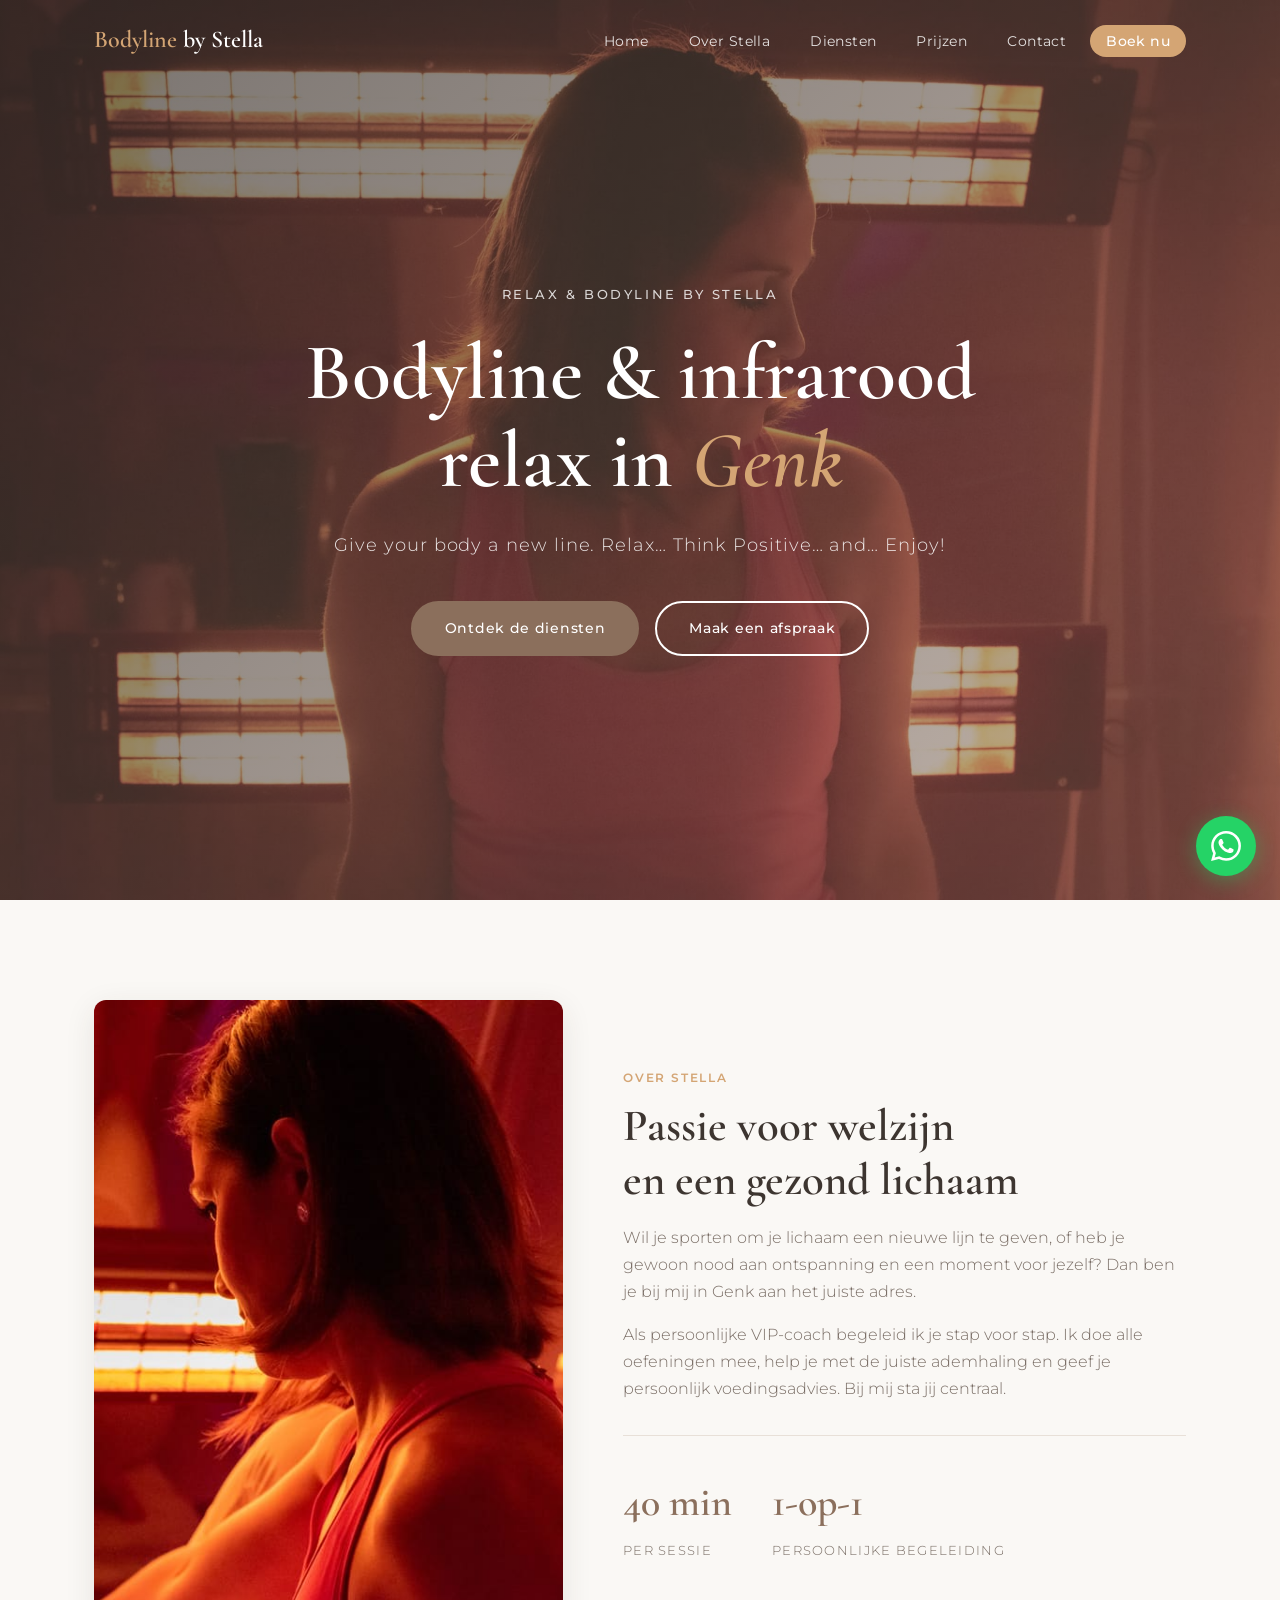
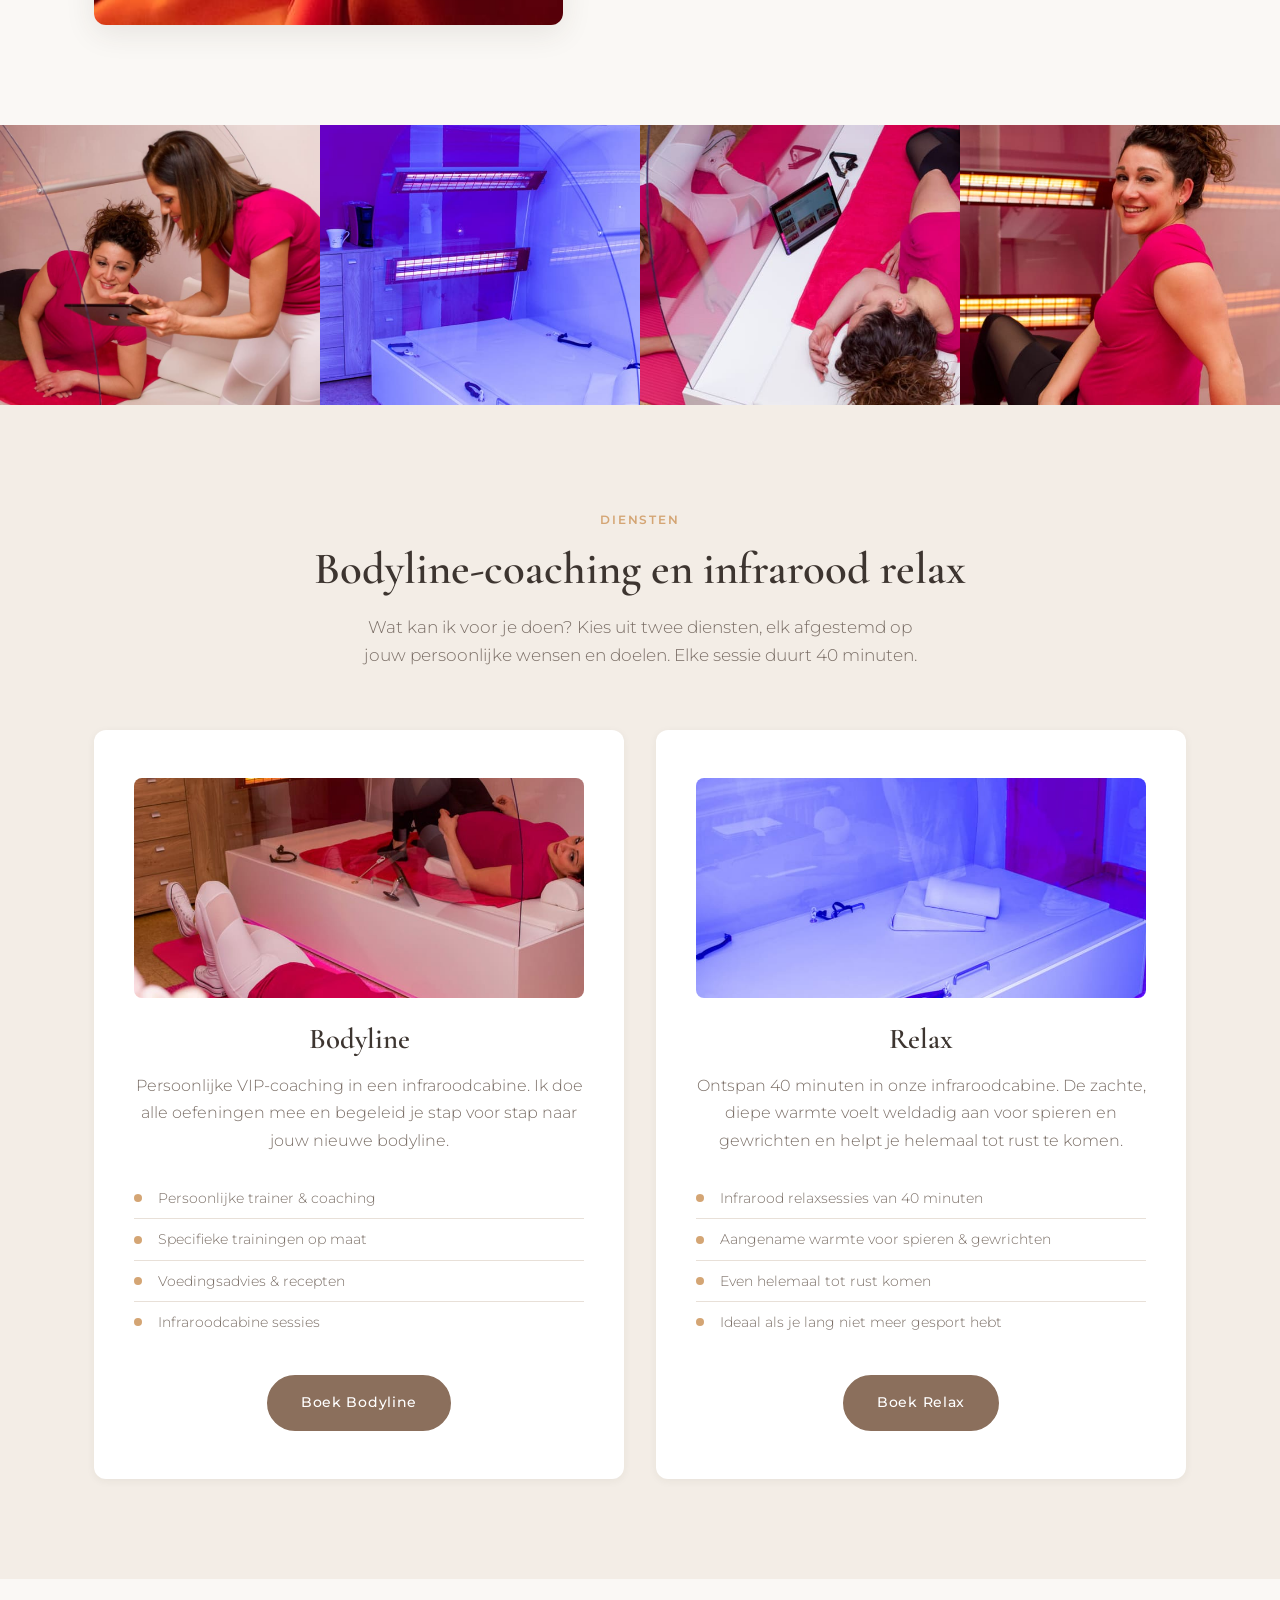
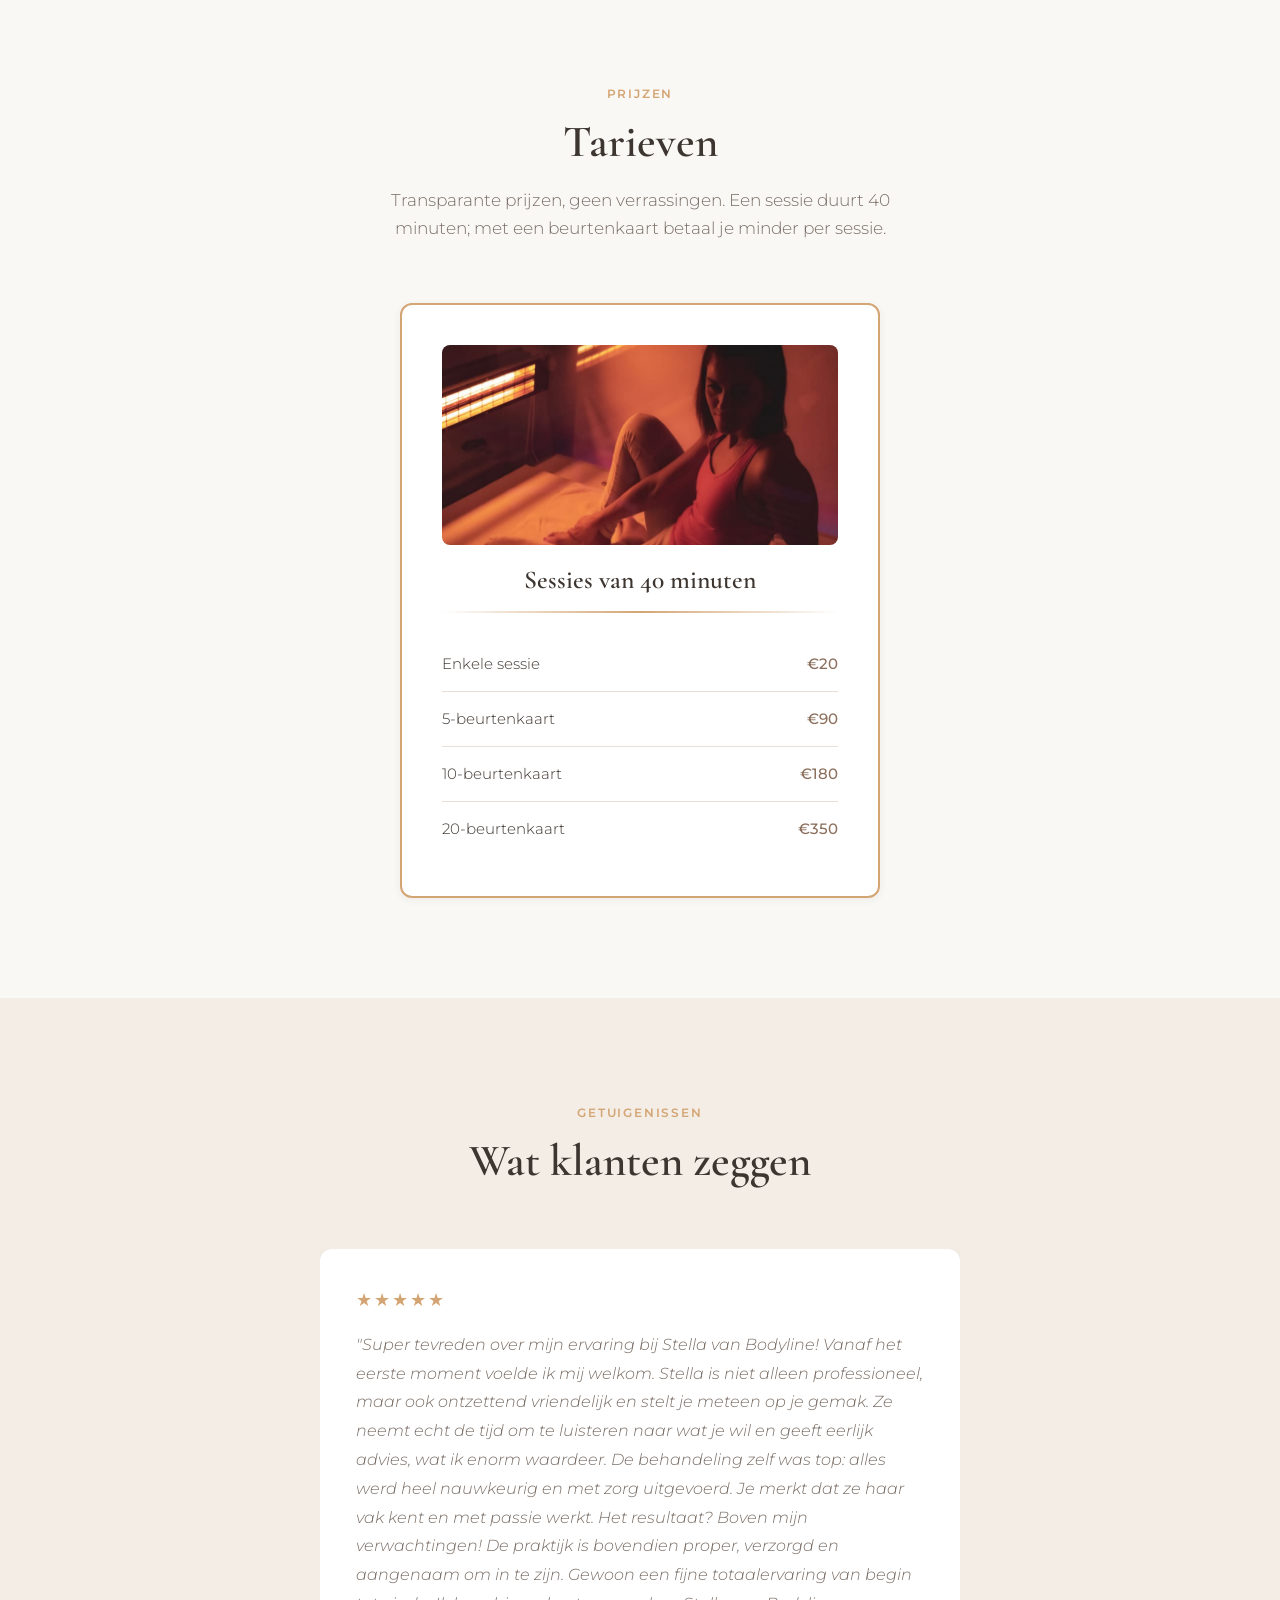
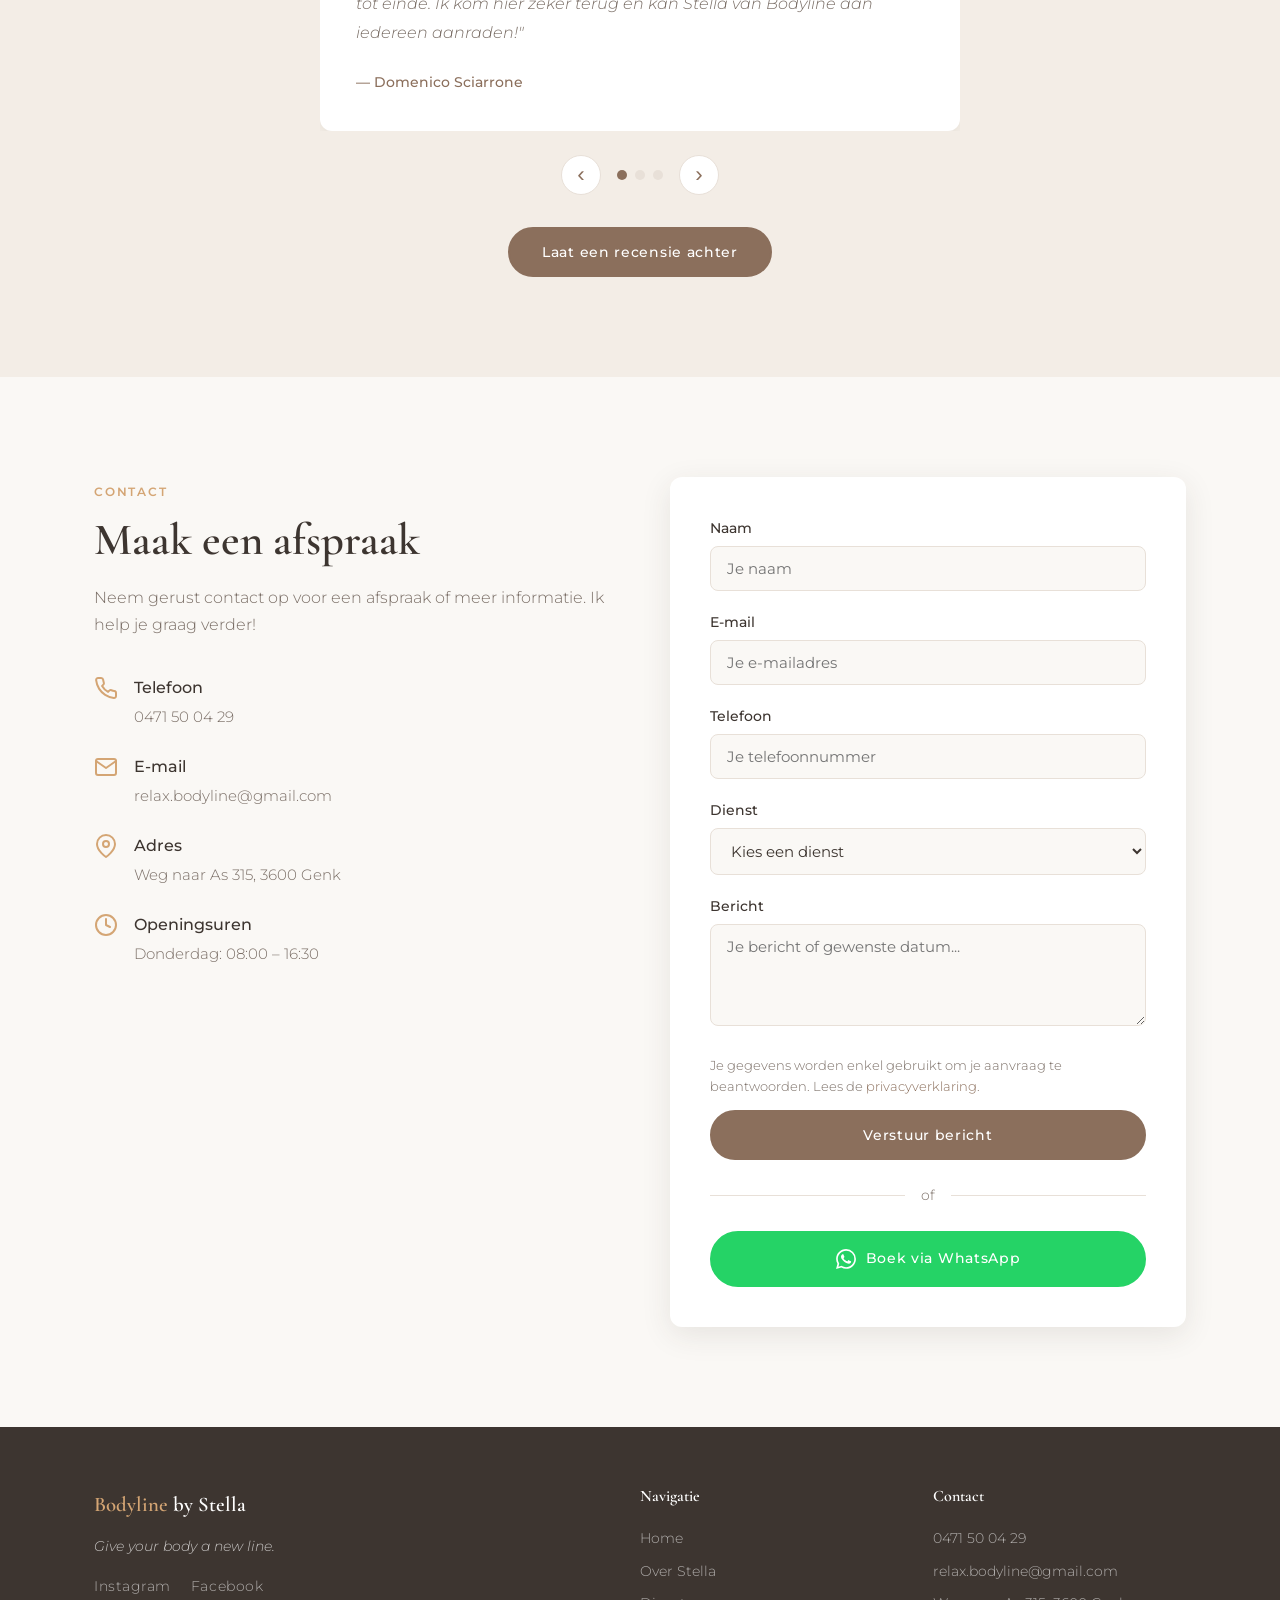
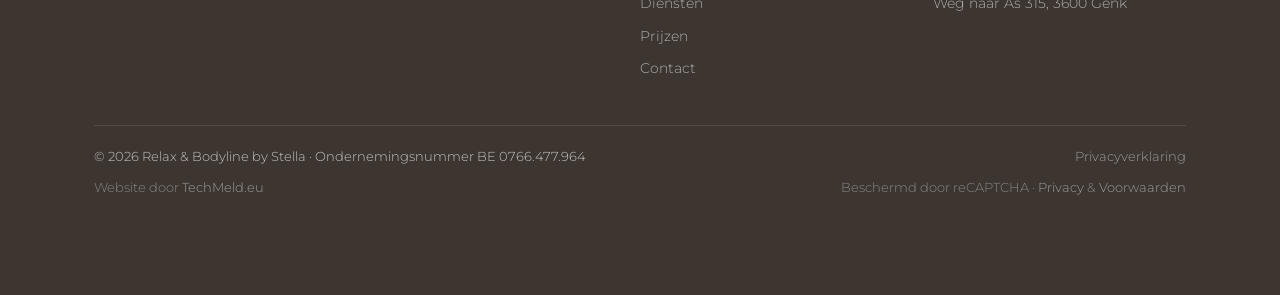
==== commit a3257238: "fix(footer): layout più pulito - riga in basso su due livelli: copyright + ondernemingsnummer / priv" ====
--- a/index.html
+++ b/index.html
@@ -441,7 +441,10 @@
                         <span class="logo-accent">Bodyline</span> by Stella
                     </a>
                     <p>Give your body a new line.</p>
-                    <p class="footer-social"><a href="https://www.instagram.com/bodyline_by_stella/" target="_blank" rel="noopener">Instagram</a> · <a href="https://www.facebook.com/profile.php?id=100079821348666" target="_blank" rel="noopener">Facebook</a></p>
+                    <div class="footer-social">
+                        <a href="https://www.instagram.com/bodyline_by_stella/" target="_blank" rel="noopener">Instagram</a>
+                        <a href="https://www.facebook.com/profile.php?id=100079821348666" target="_blank" rel="noopener">Facebook</a>
+                    </div>
                 </div>
                 <div class="footer-links">
                     <h4>Navigatie</h4>
@@ -459,10 +462,14 @@
                 </div>
             </div>
             <div class="footer-bottom">
-                <p>&copy; 2026 Relax &amp; Bodyline by Stella · Ondernemingsnummer BE 0766.477.964. Alle rechten voorbehouden.</p>
-                <span class="footer-credit">Website door <a href="https://techmeld.eu/webdesign" target="_blank" rel="noopener">TechMeld.eu</a> — <a href="mailto:info@techmeld.eu">info@techmeld.eu</a></span>
-                <small class="footer-credit">Beschermd door reCAPTCHA — <a href="https://policies.google.com/privacy" target="_blank" rel="noopener">Privacy</a> &amp; <a href="https://policies.google.com/terms" target="_blank" rel="noopener">Voorwaarden</a></small>
-                <a href="privacy.html">Privacyverklaring</a>
+                <div class="footer-bottom-row">
+                    <p>&copy; 2026 Relax &amp; Bodyline by Stella · Ondernemingsnummer BE 0766.477.964</p>
+                    <a href="privacy.html">Privacyverklaring</a>
+                </div>
+                <div class="footer-bottom-row footer-credit">
+                    <span>Website door <a href="https://techmeld.eu/webdesign" target="_blank" rel="noopener">TechMeld.eu</a></span>
+                    <span>Beschermd door reCAPTCHA · <a href="https://policies.google.com/privacy" target="_blank" rel="noopener">Privacy</a> &amp; <a href="https://policies.google.com/terms" target="_blank" rel="noopener">Voorwaarden</a></span>
+                </div>
             </div>
         </div>
     </footer>
--- a/css/style.css
+++ b/css/style.css
@@ -871,7 +871,8 @@
     margin-bottom: 16px;
 }
 
-.footer-links a {
+.footer-links a,
+.footer-links span {
     display: block;
     color: rgba(255, 255, 255, 0.6);
     font-size: 0.9rem;
@@ -883,13 +884,38 @@
     color: var(--color-accent);
 }
 
+.footer-social {
+    display: flex;
+    gap: 20px;
+    margin-top: 16px;
+}
+
+.footer-social a {
+    color: rgba(255, 255, 255, 0.6);
+    font-size: 0.85rem;
+    letter-spacing: 0.04em;
+    transition: color var(--transition);
+}
+
+.footer-social a:hover {
+    color: var(--color-accent);
+}
+
 .footer-bottom {
     display: flex;
-    justify-content: space-between;
-    align-items: center;
-    padding: 20px 0;
+    flex-direction: column;
+    gap: 10px;
+    /* bottom space so the floating WhatsApp button never covers the links */
+    padding: 20px 0 96px;
     border-top: 1px solid rgba(255, 255, 255, 0.1);
     font-size: 0.8rem;
+}
+
+.footer-bottom-row {
+    display: flex;
+    flex-wrap: wrap;
+    justify-content: space-between;
+    gap: 6px 24px;
 }
 
 .footer-bottom a {
@@ -1041,9 +1067,13 @@
     }
 
     .footer-bottom {
+        padding: 20px 0 100px;
+        text-align: center;
+    }
+
+    .footer-bottom-row {
         flex-direction: column;
-        gap: 8px;
-        text-align: center;
+        align-items: center;
     }
 
     .hero-buttons {
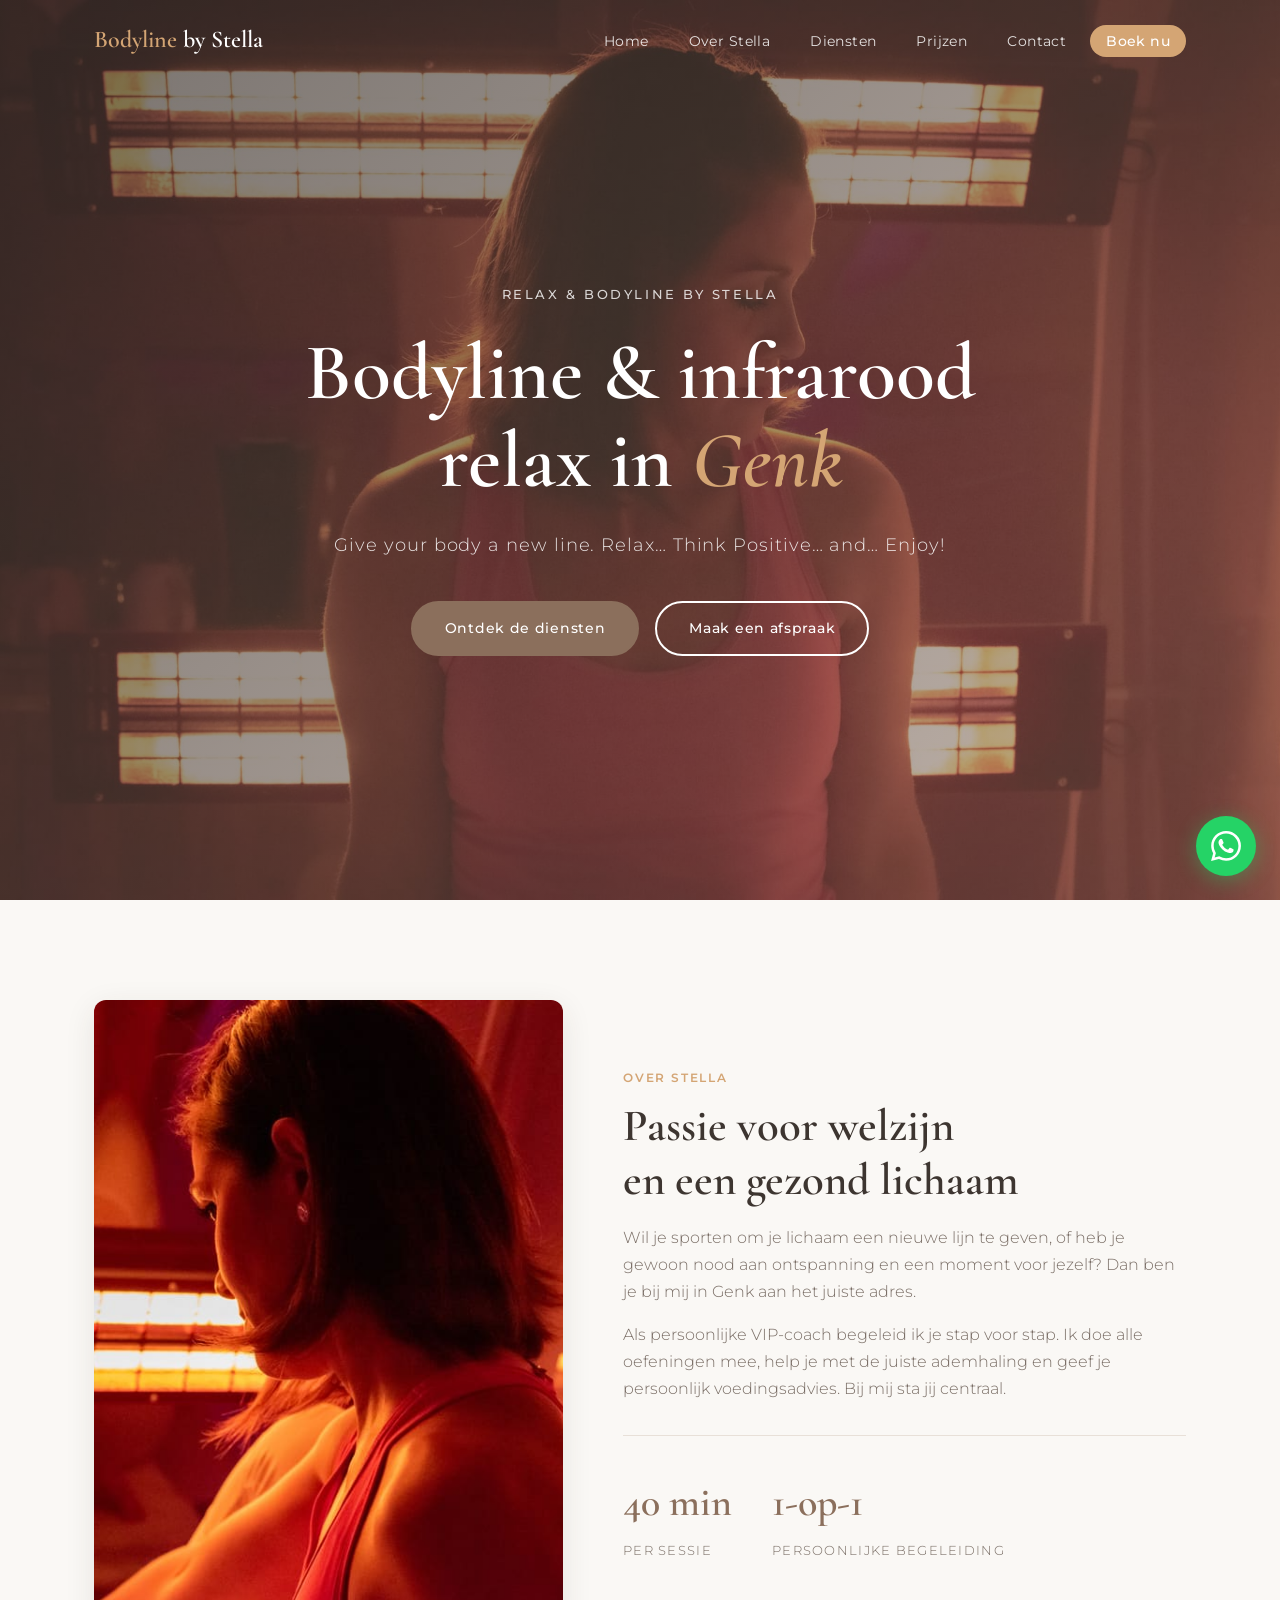
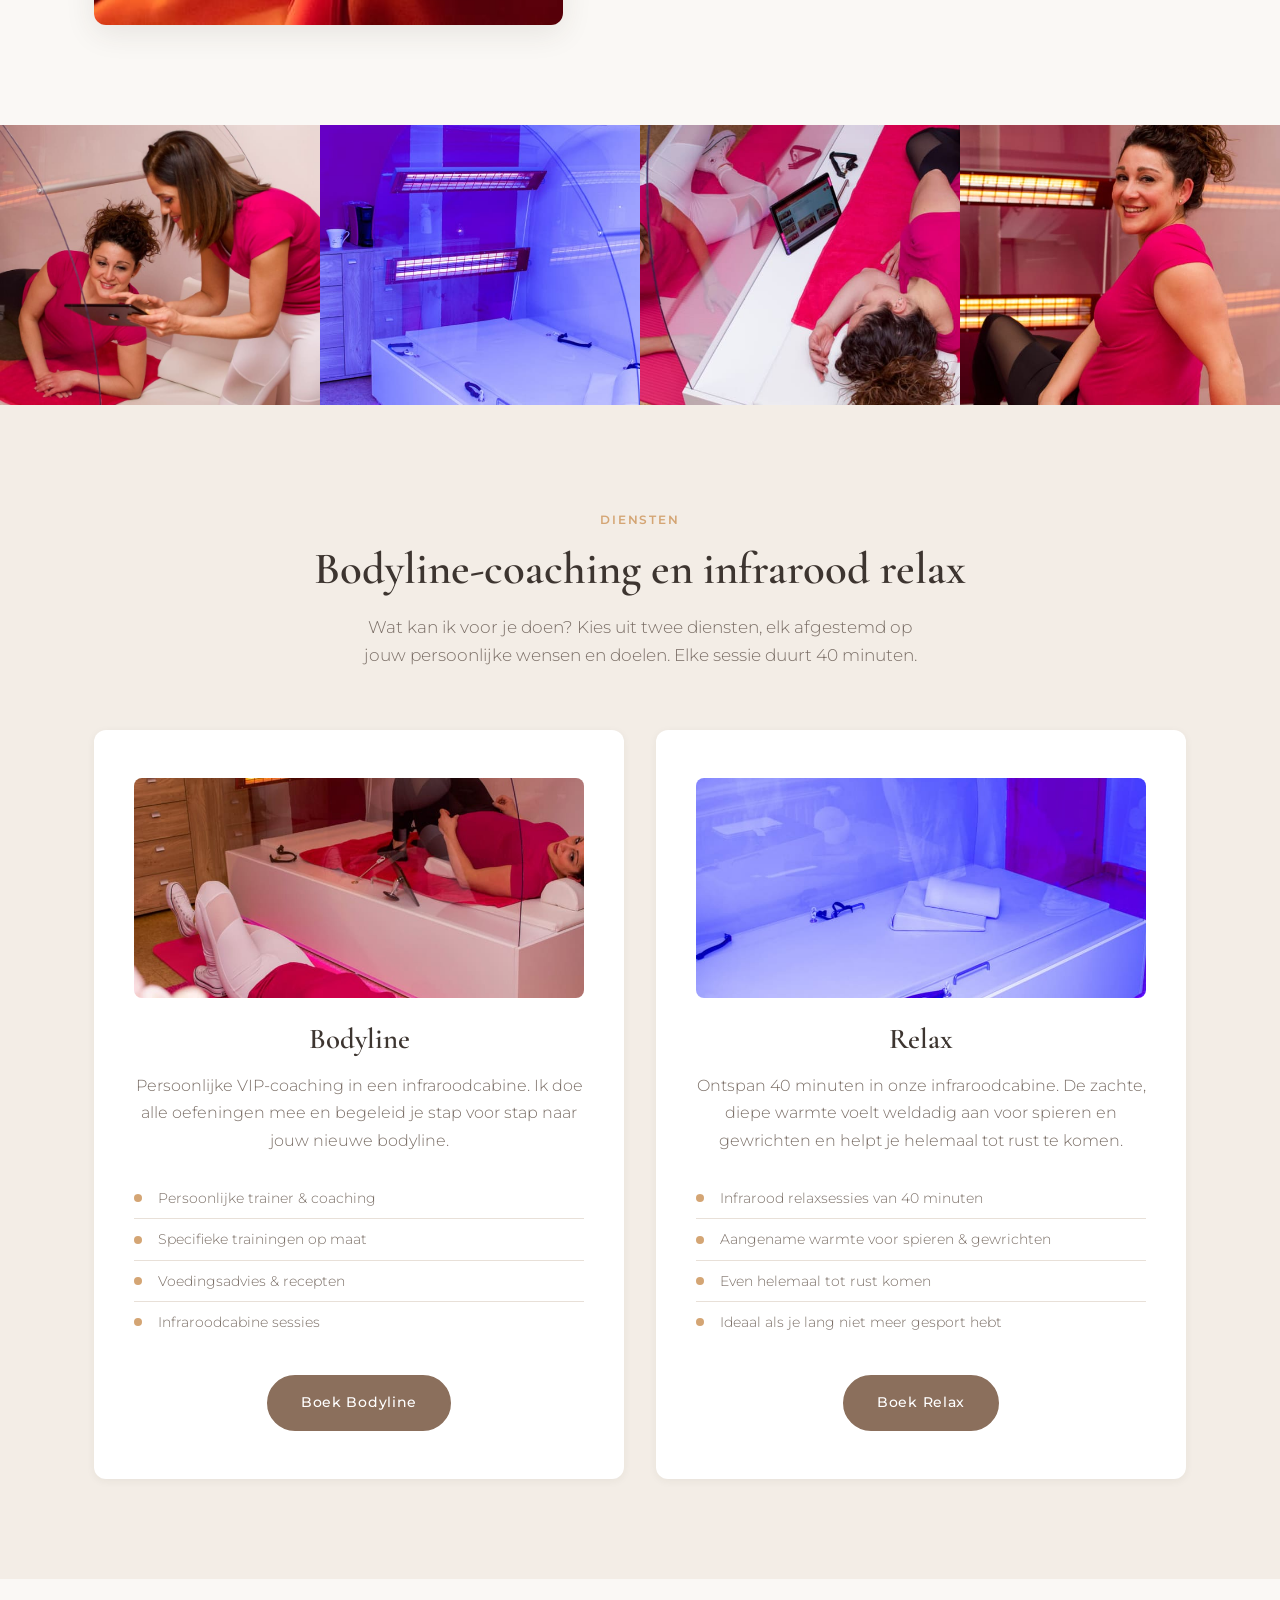
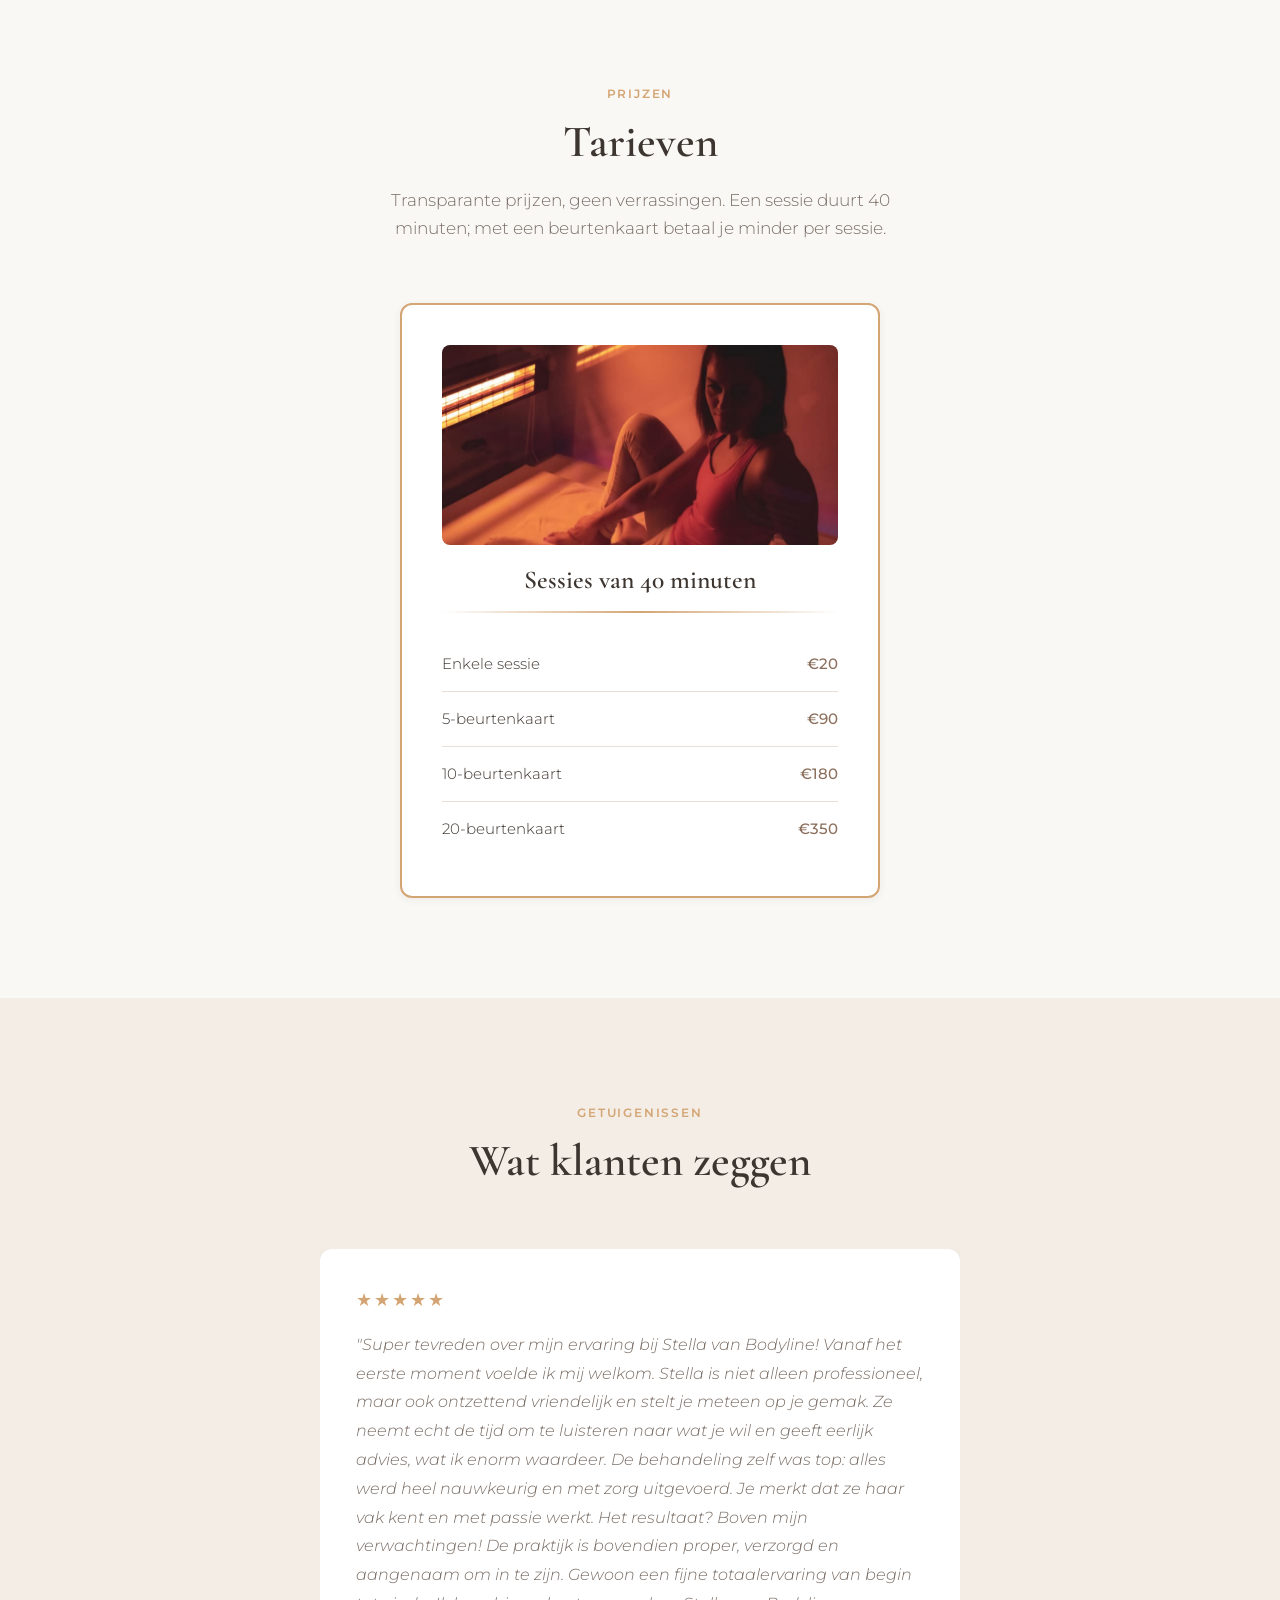
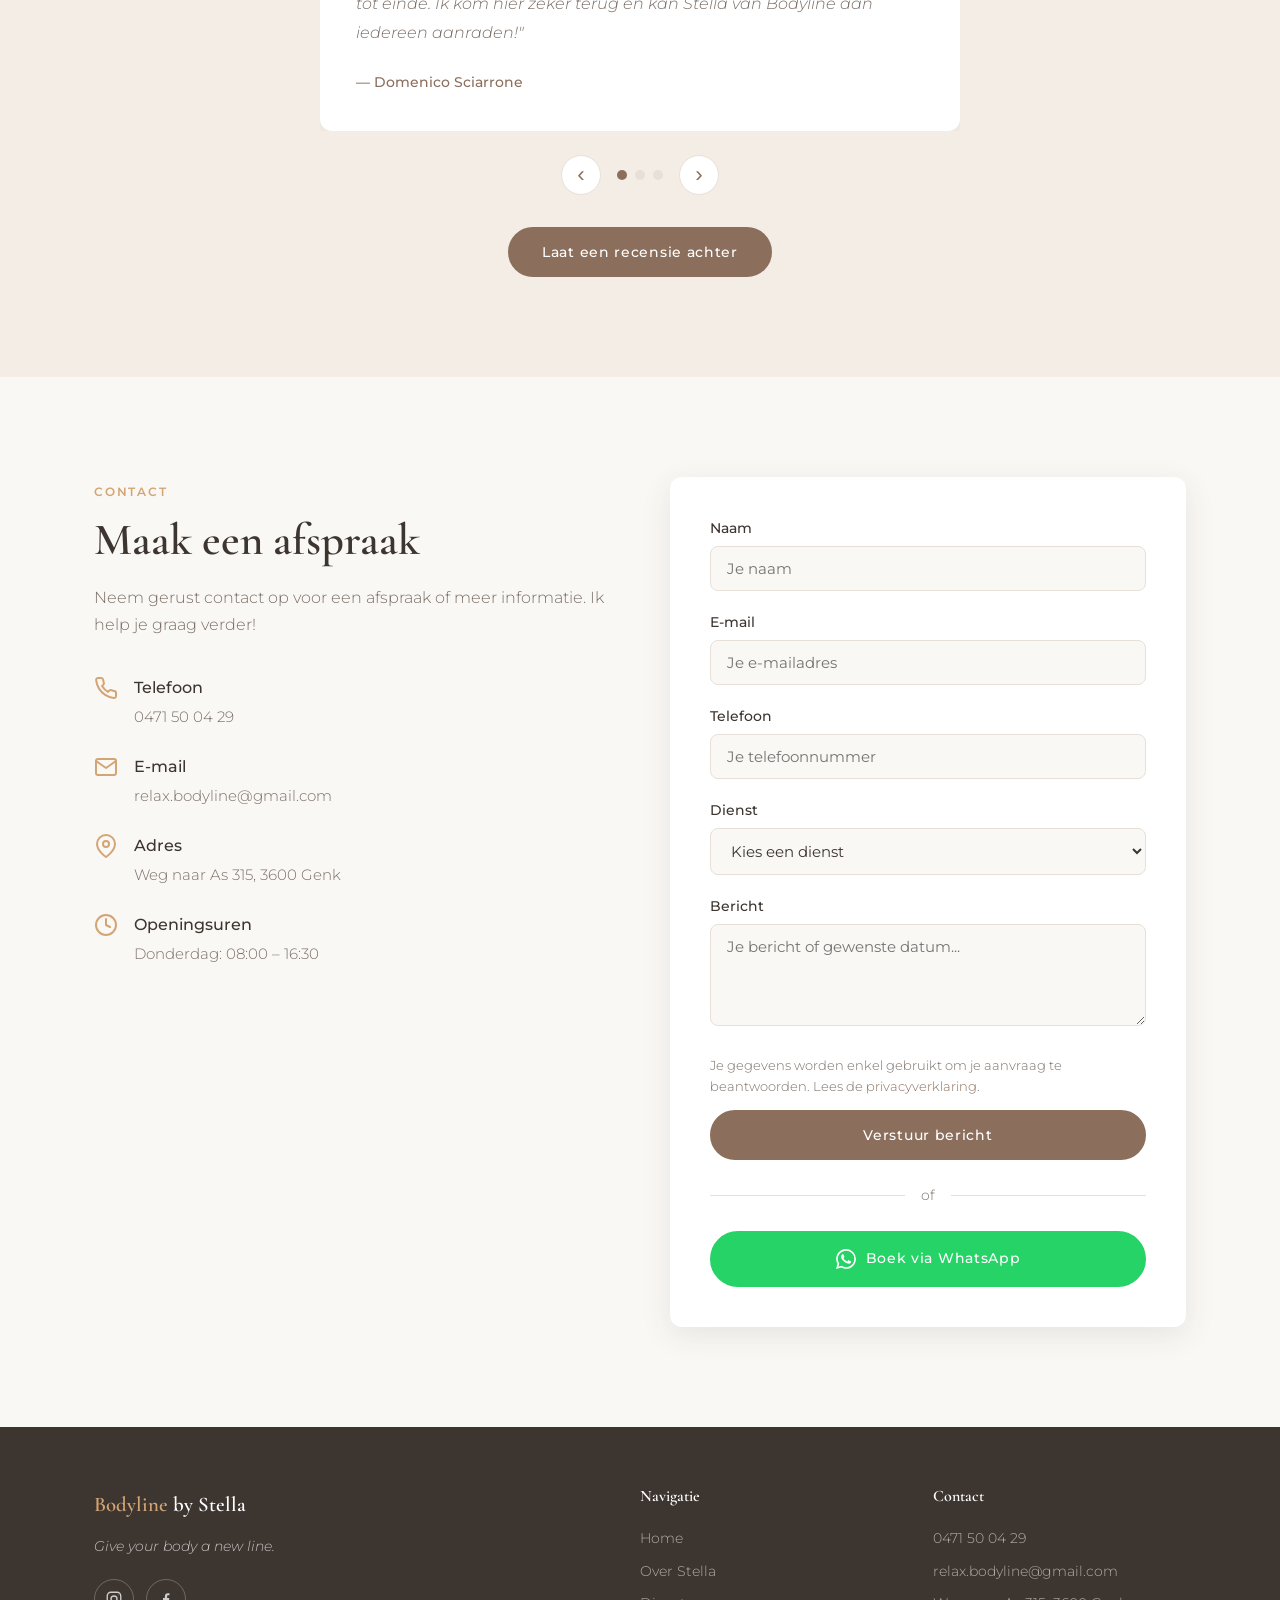
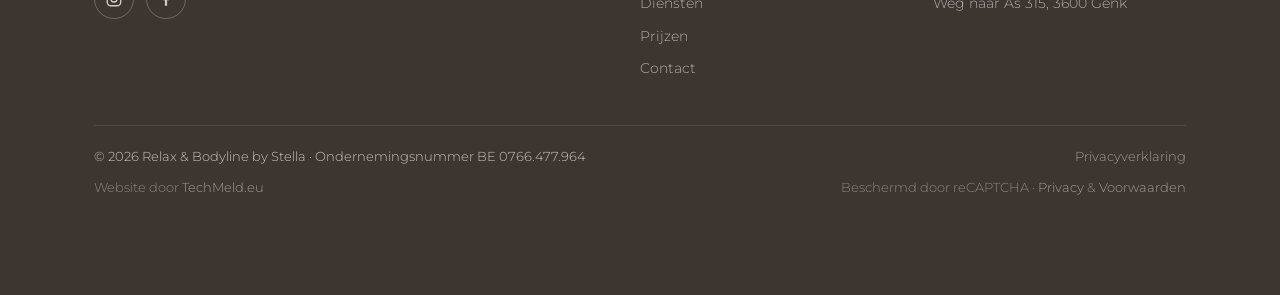
==== commit b082e1f8: "feat(footer): icone Instagram e Facebook - link social come icone rotonde (bordo sottile, dorate al " ====
--- a/index.html
+++ b/index.html
@@ -442,8 +442,12 @@
                     </a>
                     <p>Give your body a new line.</p>
                     <div class="footer-social">
-                        <a href="https://www.instagram.com/bodyline_by_stella/" target="_blank" rel="noopener">Instagram</a>
-                        <a href="https://www.facebook.com/profile.php?id=100079821348666" target="_blank" rel="noopener">Facebook</a>
+                        <a href="https://www.instagram.com/bodyline_by_stella/" target="_blank" rel="noopener" aria-label="Volg Bodyline by Stella op Instagram" title="Instagram">
+                            <svg viewBox="0 0 24 24" width="18" height="18" fill="none" stroke="currentColor" stroke-width="1.8" stroke-linecap="round" stroke-linejoin="round" aria-hidden="true"><rect x="3" y="3" width="18" height="18" rx="5"/><circle cx="12" cy="12" r="4"/><circle cx="17.5" cy="6.5" r="0.6" fill="currentColor" stroke="none"/></svg>
+                        </a>
+                        <a href="https://www.facebook.com/profile.php?id=100079821348666" target="_blank" rel="noopener" aria-label="Volg Bodyline by Stella op Facebook" title="Facebook">
+                            <svg viewBox="0 0 24 24" width="18" height="18" fill="currentColor" aria-hidden="true"><path d="M13.5 21v-7.5h2.5l.4-3h-2.9V8.6c0-.87.25-1.46 1.5-1.46H16.6V4.46A21 21 0 0 0 14.3 4.3c-2.3 0-3.8 1.4-3.8 3.95v2.25H8v3h2.5V21h3z"/></svg>
+                        </a>
                     </div>
                 </div>
                 <div class="footer-links">
--- a/css/style.css
+++ b/css/style.css
@@ -886,19 +886,33 @@
 
 .footer-social {
     display: flex;
-    gap: 20px;
-    margin-top: 16px;
+    gap: 12px;
+    margin-top: 20px;
 }
 
 .footer-social a {
-    color: rgba(255, 255, 255, 0.6);
-    font-size: 0.85rem;
-    letter-spacing: 0.04em;
-    transition: color var(--transition);
-}
-
-.footer-social a:hover {
-    color: var(--color-accent);
+    display: inline-flex;
+    align-items: center;
+    justify-content: center;
+    width: 40px;
+    height: 40px;
+    border-radius: 50%;
+    border: 1px solid rgba(255, 255, 255, 0.25);
+    color: rgba(255, 255, 255, 0.75);
+    transition: color var(--transition), border-color var(--transition), background-color var(--transition);
+}
+
+.footer-social a:hover,
+.footer-social a:focus-visible {
+    color: var(--color-text);
+    background-color: var(--color-accent);
+    border-color: var(--color-accent);
+}
+
+@media (max-width: 768px) {
+    .footer-social {
+        justify-content: flex-start;
+    }
 }
 
 .footer-bottom {
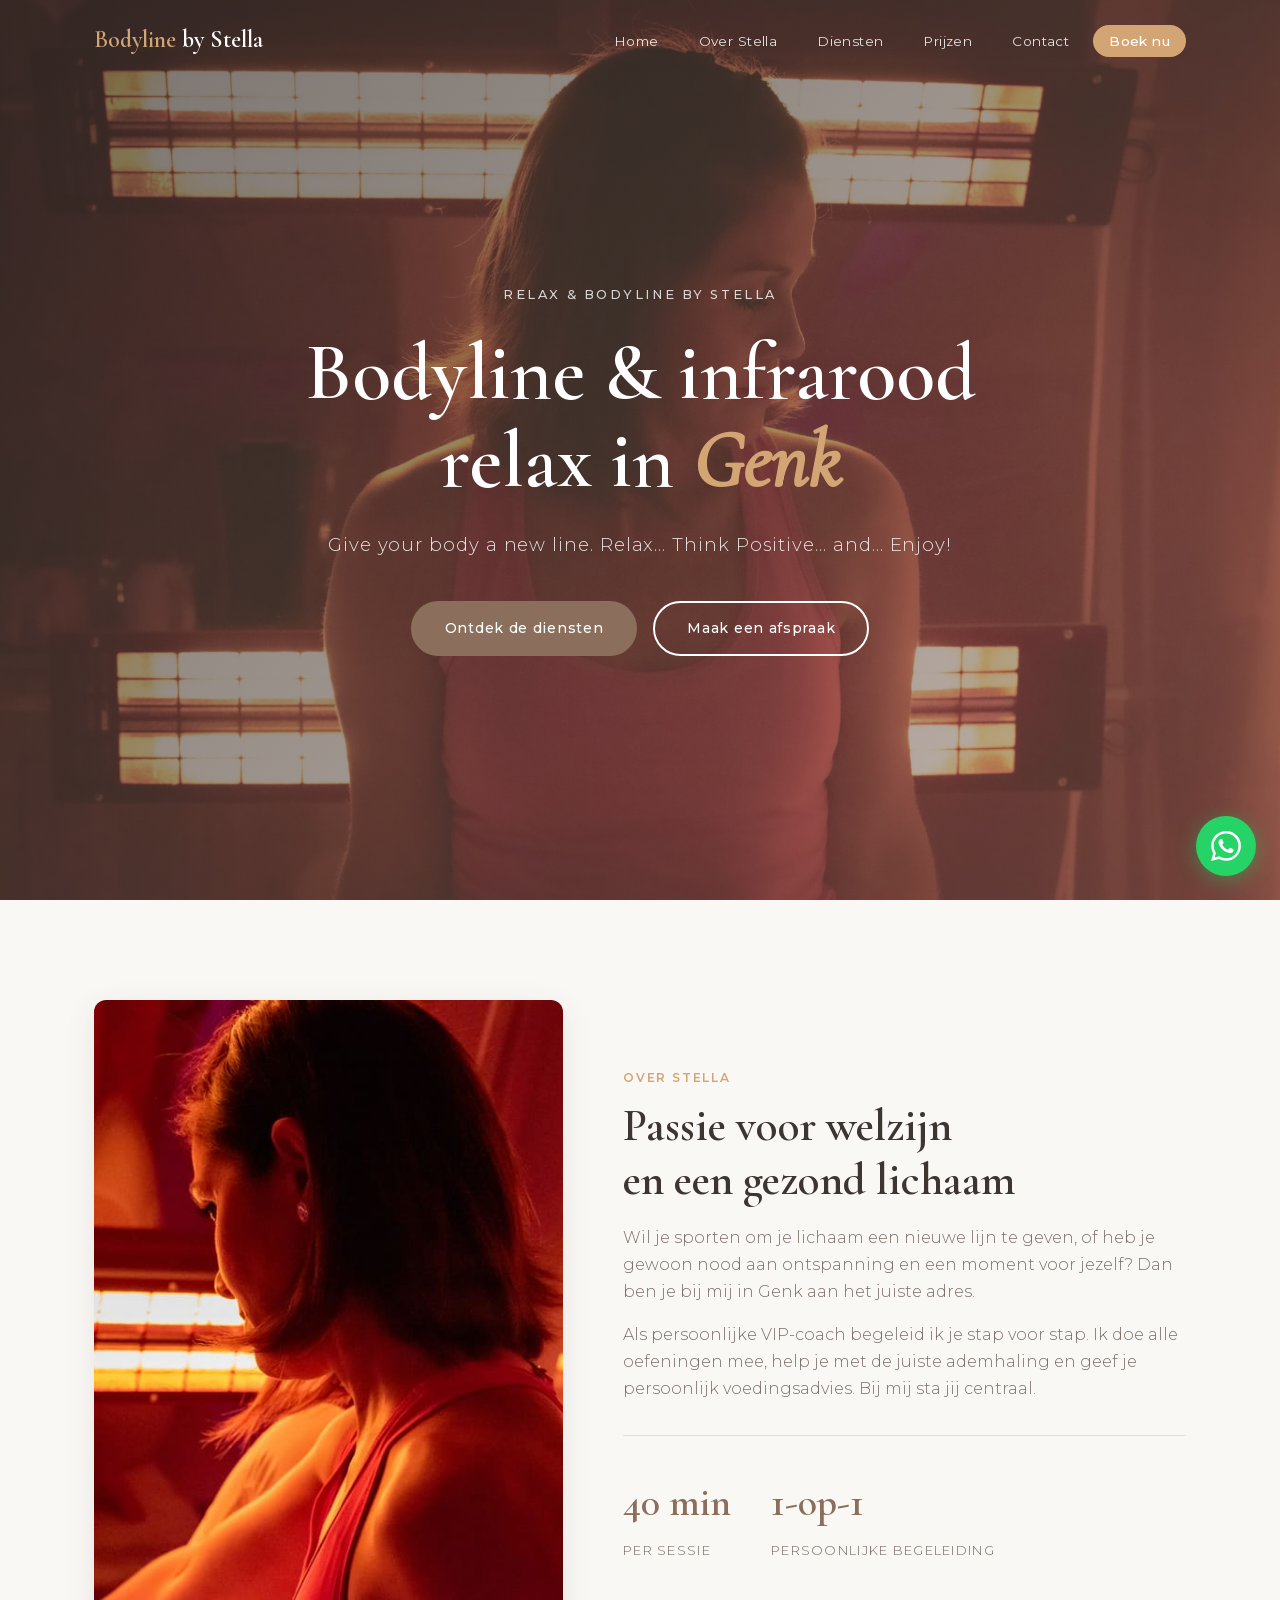
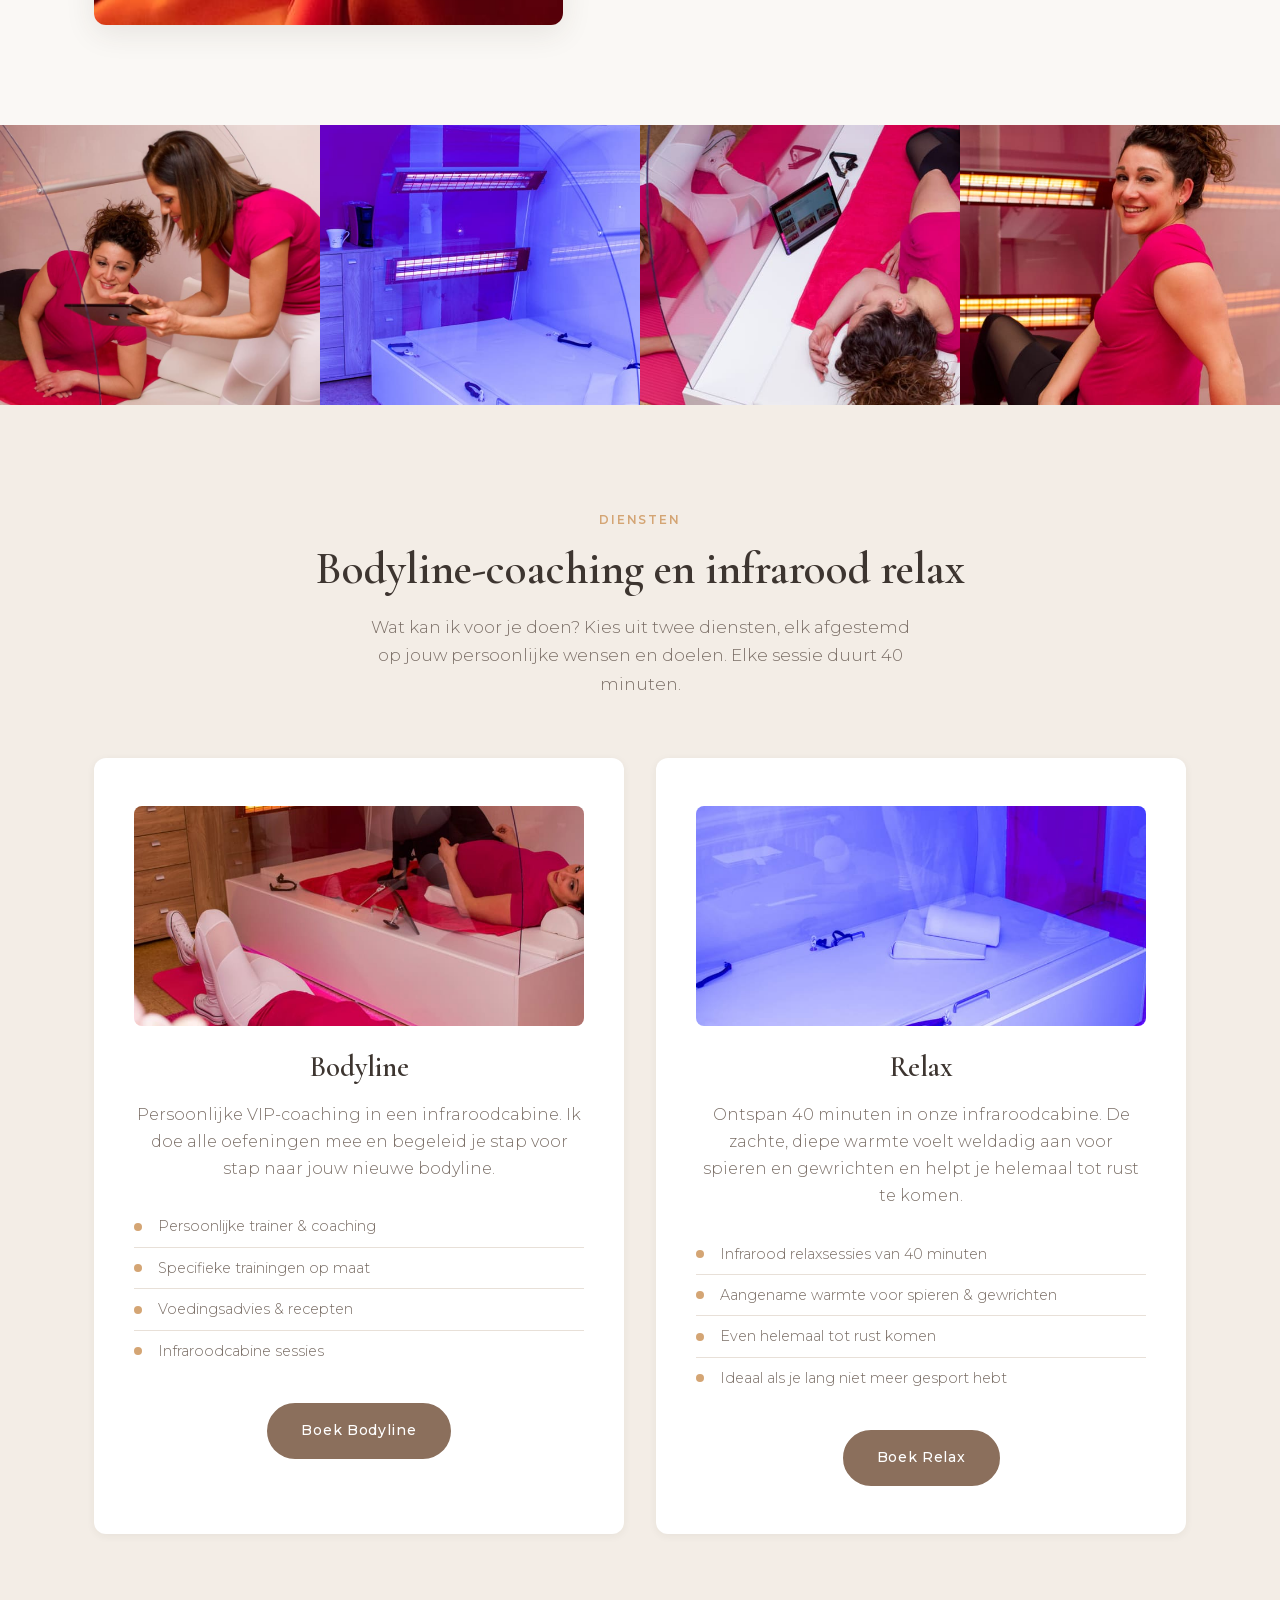
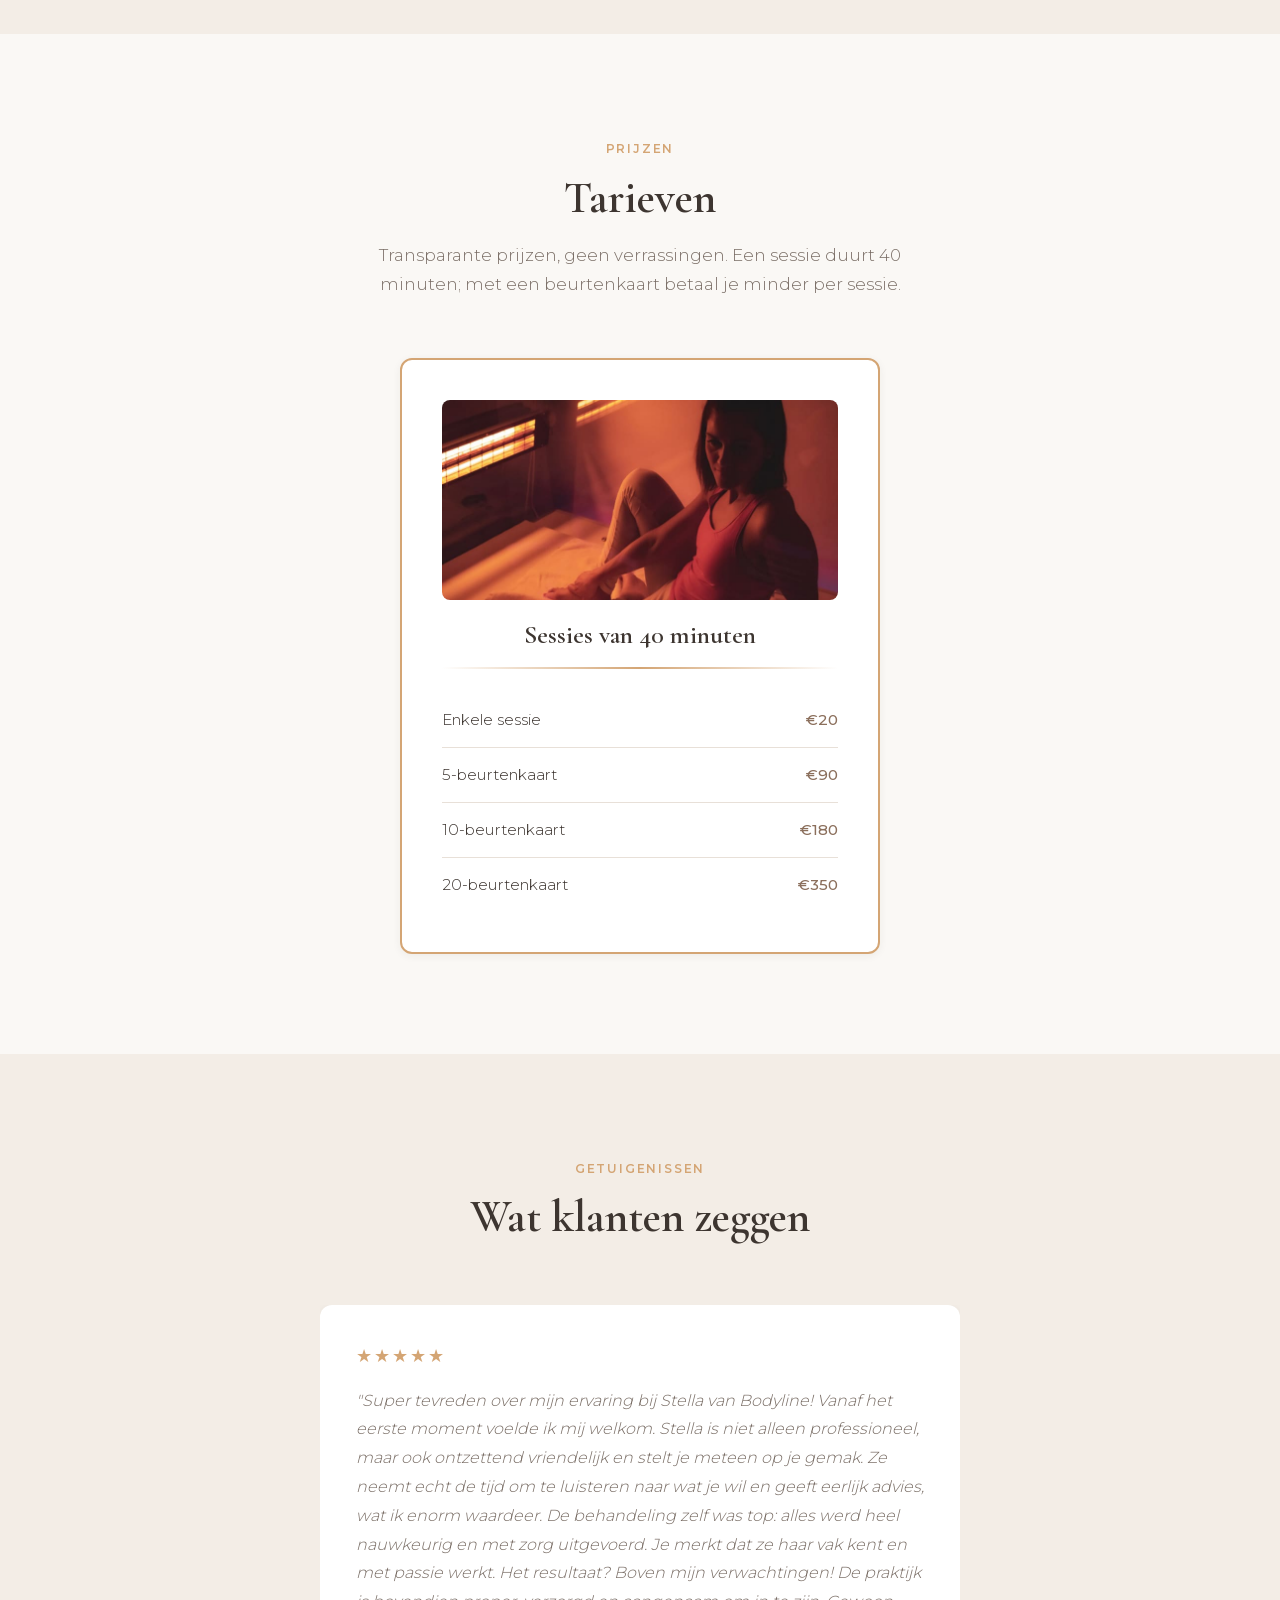
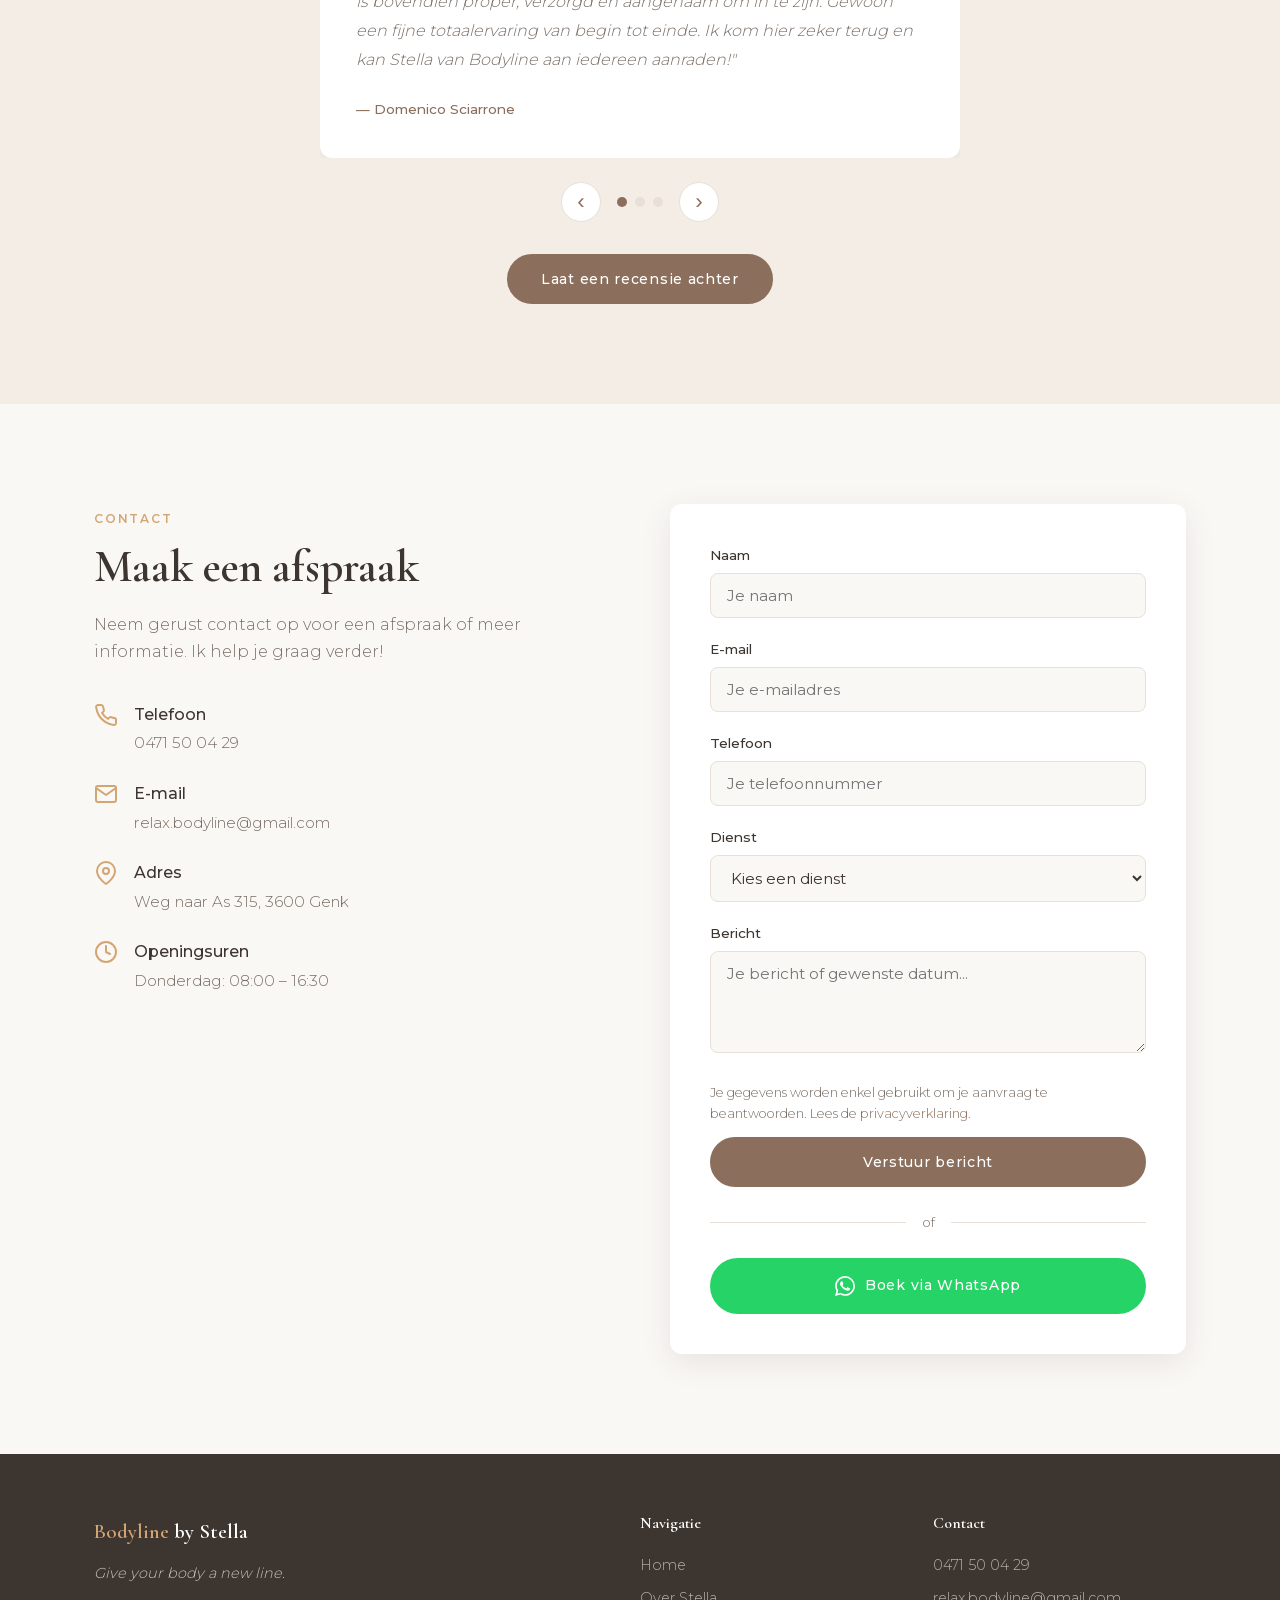
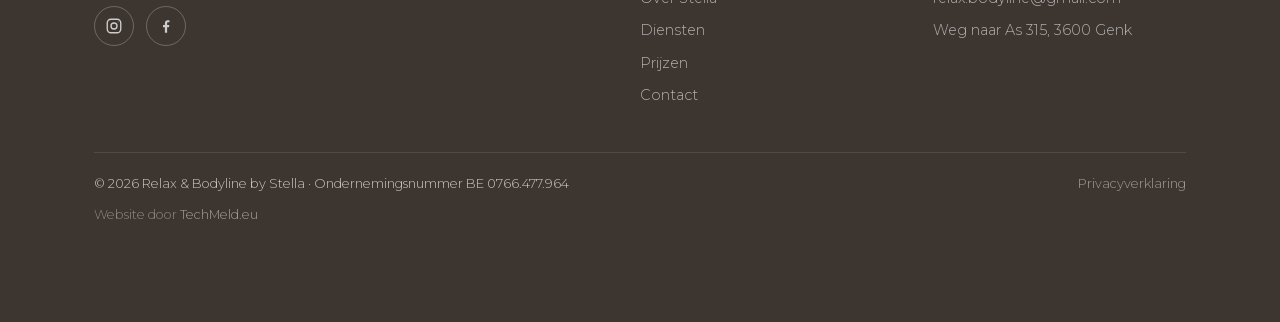
==== commit 834e3c7b: "fix(security): font ospitati sul sito, rimosso reCAPTCHA v3 - Google Fonts sostituito da file woff2 " ====
--- a/index.html
+++ b/index.html
@@ -111,9 +111,8 @@
     </script>
 
     <link rel="preload" as="image" href="images/hero.jpg" fetchpriority="high">
-    <link rel="preconnect" href="https://fonts.googleapis.com">
-    <link rel="preconnect" href="https://fonts.gstatic.com" crossorigin>
-    <link href="https://fonts.googleapis.com/css2?family=Cormorant+Garamond:ital,wght@0,400;0,600;1,400&family=Montserrat:wght@300;400;500;600&display=swap" rel="stylesheet">
+    <link rel="preload" href="fonts/montserrat-normal-latin.woff2" as="font" type="font/woff2" crossorigin>
+    <link rel="stylesheet" href="css/fonts.css">
     <link rel="stylesheet" href="css/style.css">
 </head>
 <body>
@@ -306,7 +305,6 @@
                     <input type="hidden" name="_captcha" value="true">
                     <input type="hidden" name="_next" value="https://bodylinebystella.com/bedankt-recensie.html">
                     <input type="text" name="_honey" style="display:none">
-                    <input type="hidden" name="g-recaptcha-response" id="recaptchaResponseReview">
 
                     <div class="form-group">
                         <label for="review-name">Naam</label>
@@ -416,7 +414,6 @@
                             <label for="message">Bericht</label>
                             <textarea id="message" name="message" rows="4" placeholder="Je bericht of gewenste datum..."></textarea>
                         </div>
-                        <input type="hidden" name="g-recaptcha-response" id="recaptchaResponse">
                         <p class="form-privacy" style="font-size:0.8rem;color:var(--color-text-light);margin-bottom:12px;">Je gegevens worden enkel gebruikt om je aanvraag te beantwoorden. Lees de <a href="privacy.html">privacyverklaring</a>.</p>
                         <button type="submit" class="btn btn-primary btn-full">Verstuur bericht</button>
                     </form>
@@ -472,7 +469,6 @@
                 </div>
                 <div class="footer-bottom-row footer-credit">
                     <span>Website door <a href="https://techmeld.eu/webdesign" target="_blank" rel="noopener">TechMeld.eu</a></span>
-                    <span>Beschermd door reCAPTCHA · <a href="https://policies.google.com/privacy" target="_blank" rel="noopener">Privacy</a> &amp; <a href="https://policies.google.com/terms" target="_blank" rel="noopener">Voorwaarden</a></span>
                 </div>
             </div>
         </div>
--- a/css/fonts.css
+++ b/css/fonts.css
@@ -0,0 +1,29 @@
+/* Self-hosted fonts (SIL Open Font License) — latin subset.
+   Served from this site so visitors' IP addresses are not sent to Google. */
+
+@font-face {
+    font-family: 'Cormorant Garamond';
+    font-style: italic;
+    font-weight: 400;
+    font-display: swap;
+    src: url('../fonts/cormorant-garamond-italic-latin.woff2') format('woff2');
+    unicode-range: U+0000-00FF, U+0131, U+0152-0153, U+02BB-02BC, U+02C6, U+02DA, U+02DC, U+0304, U+0308, U+0329, U+2000-206F, U+20AC, U+2122, U+2191, U+2193, U+2212, U+2215, U+FEFF, U+FFFD;
+}
+
+@font-face {
+    font-family: 'Cormorant Garamond';
+    font-style: normal;
+    font-weight: 400 600;
+    font-display: swap;
+    src: url('../fonts/cormorant-garamond-normal-latin.woff2') format('woff2');
+    unicode-range: U+0000-00FF, U+0131, U+0152-0153, U+02BB-02BC, U+02C6, U+02DA, U+02DC, U+0304, U+0308, U+0329, U+2000-206F, U+20AC, U+2122, U+2191, U+2193, U+2212, U+2215, U+FEFF, U+FFFD;
+}
+
+@font-face {
+    font-family: 'Montserrat';
+    font-style: normal;
+    font-weight: 300 600;
+    font-display: swap;
+    src: url('../fonts/montserrat-normal-latin.woff2') format('woff2');
+    unicode-range: U+0000-00FF, U+0131, U+0152-0153, U+02BB-02BC, U+02C6, U+02DA, U+02DC, U+0304, U+0308, U+0329, U+2000-206F, U+20AC, U+2122, U+2191, U+2193, U+2212, U+2215, U+FEFF, U+FFFD;
+}
--- a/css/style.css
+++ b/css/style.css
@@ -953,11 +953,6 @@
     color: var(--color-accent);
 }
 
-/* Hide reCAPTCHA v3 badge (allowed if credited in footer) */
-.grecaptcha-badge {
-    visibility: hidden !important;
-}
-
 /* ---- Floating WhatsApp ---- */
 .whatsapp-float {
     position: fixed;
